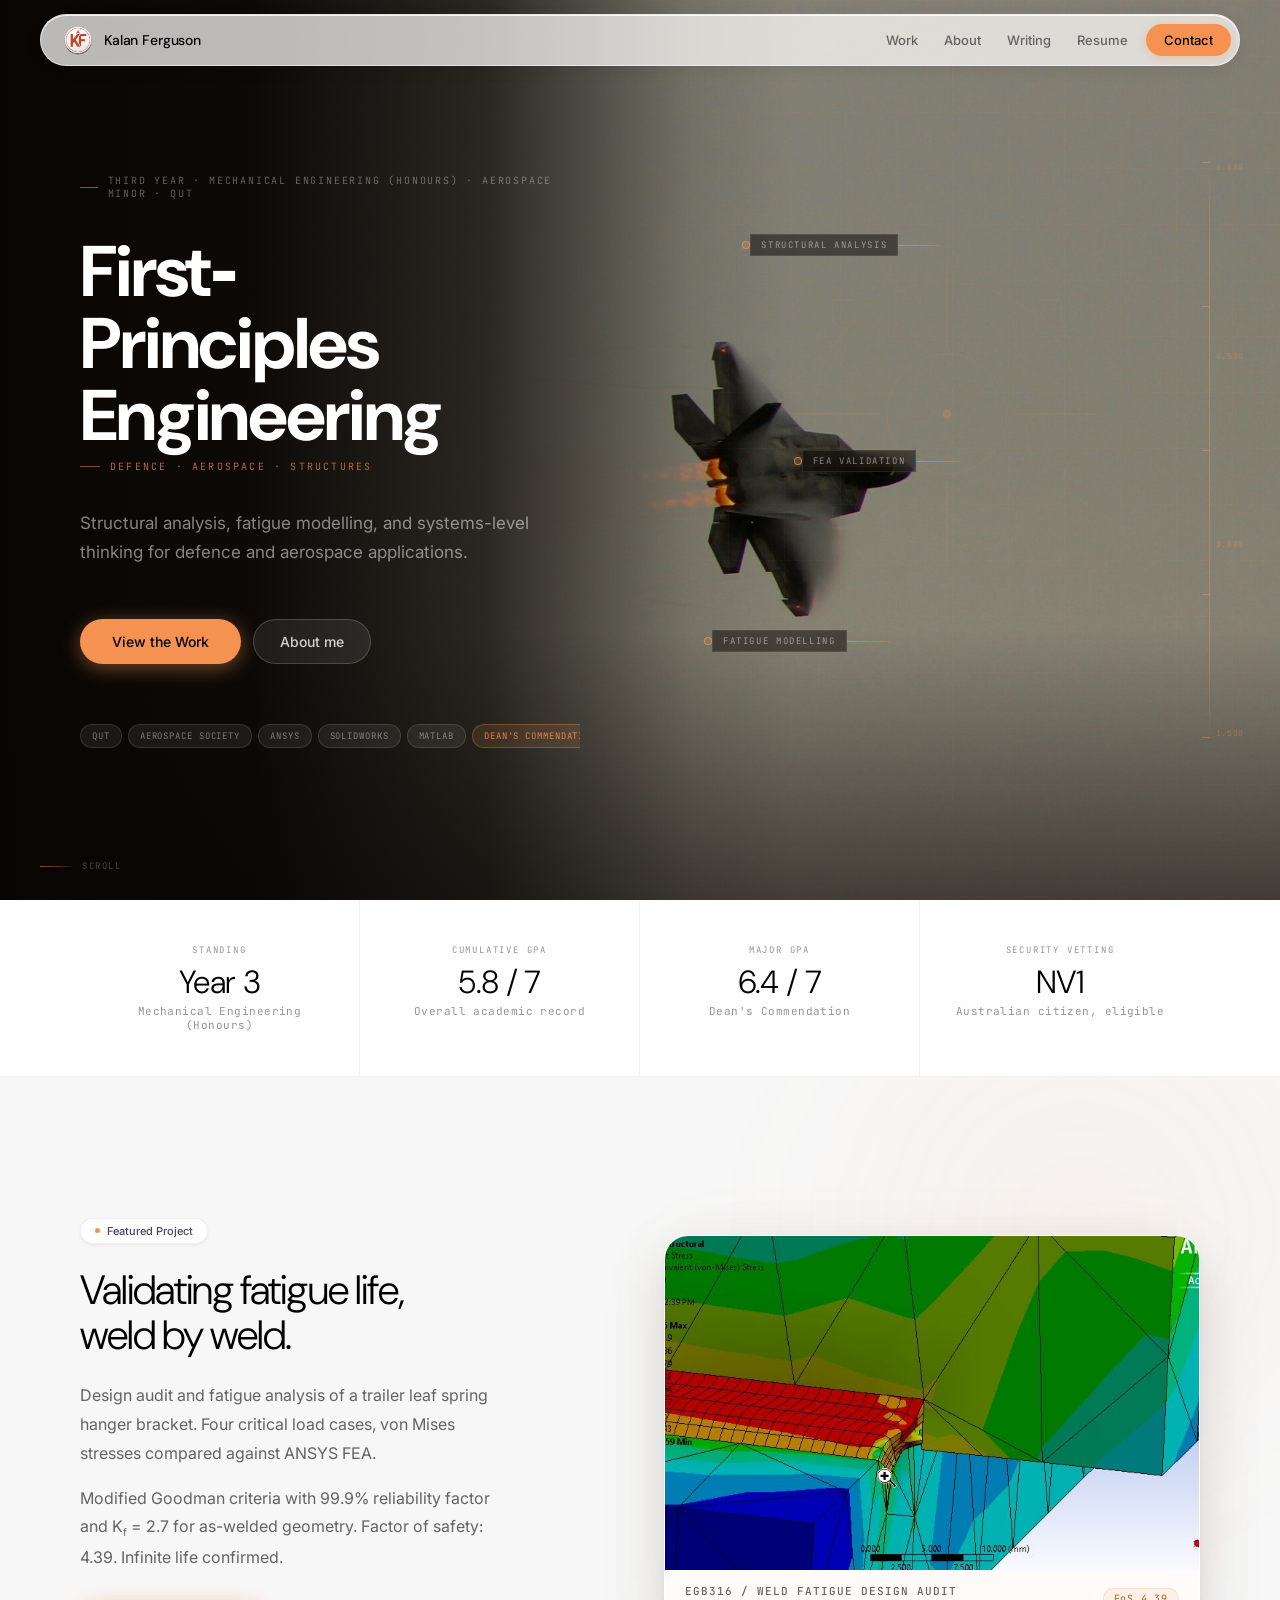
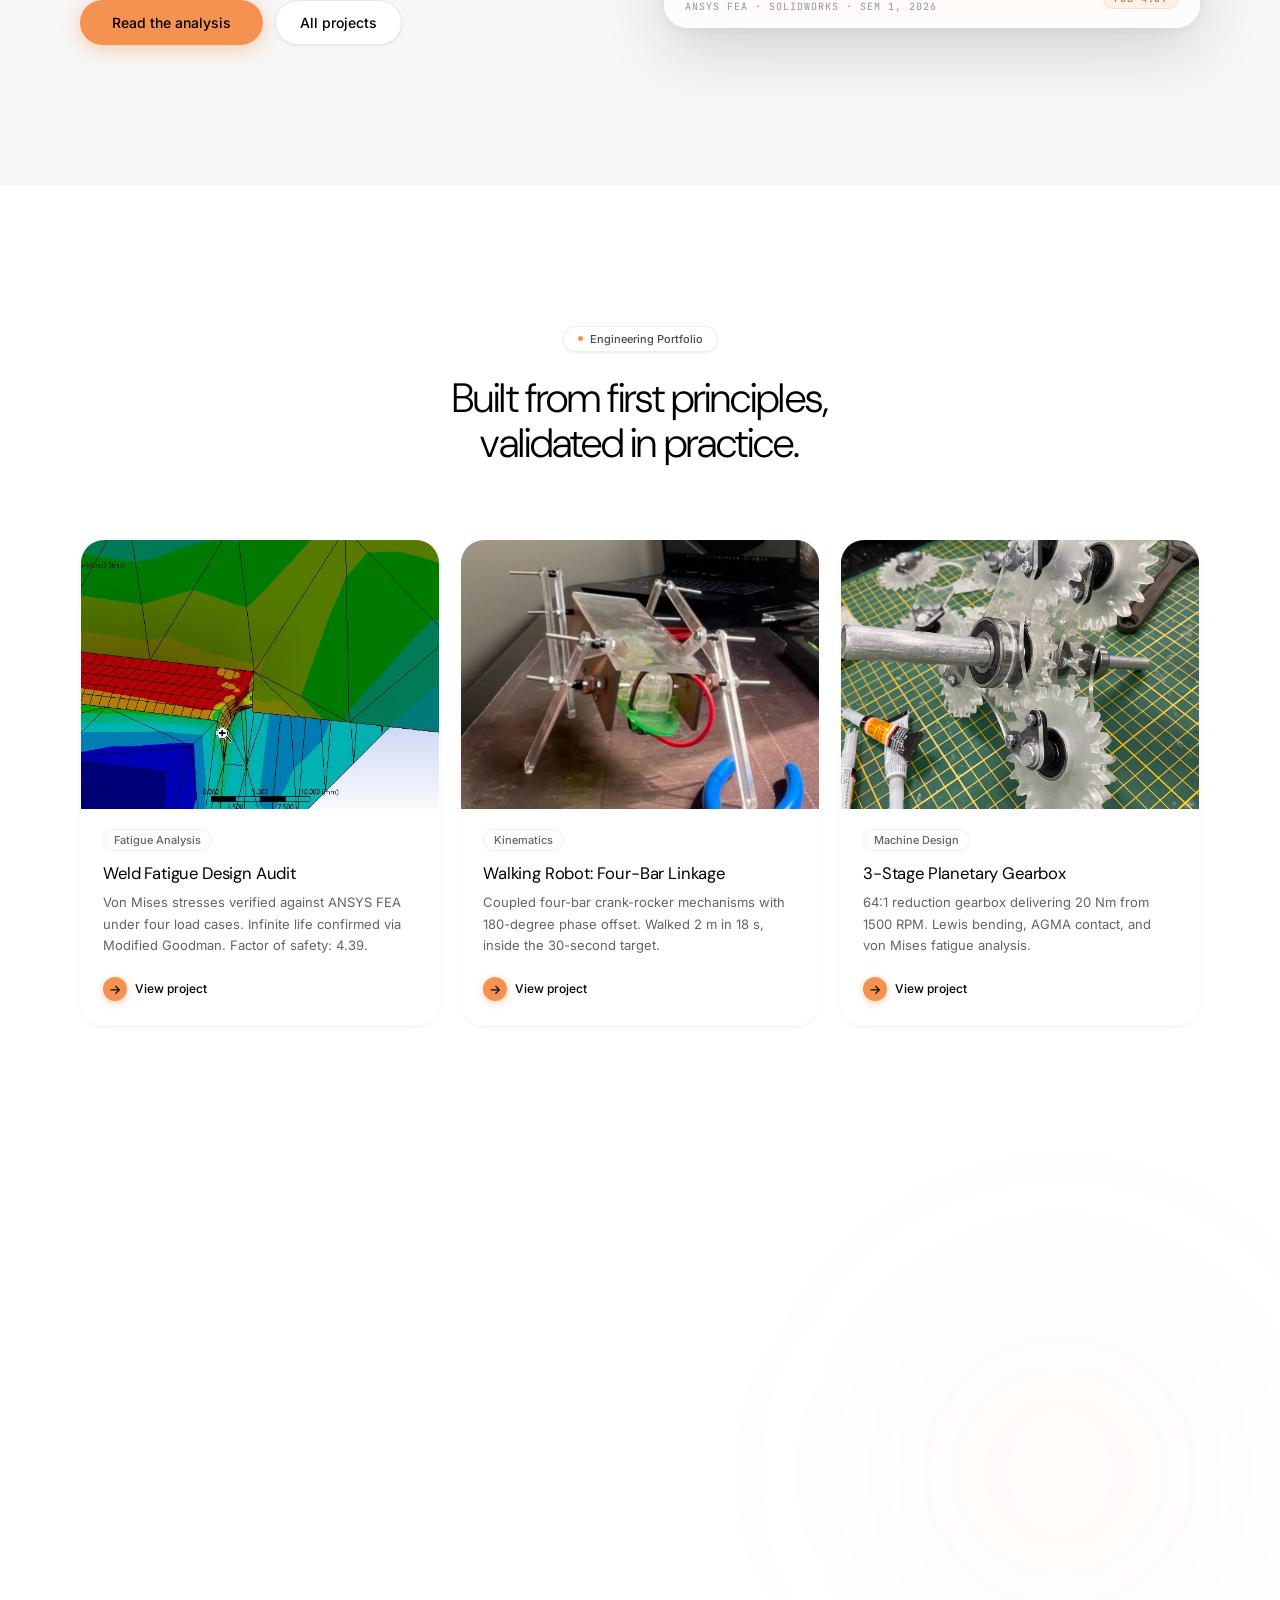
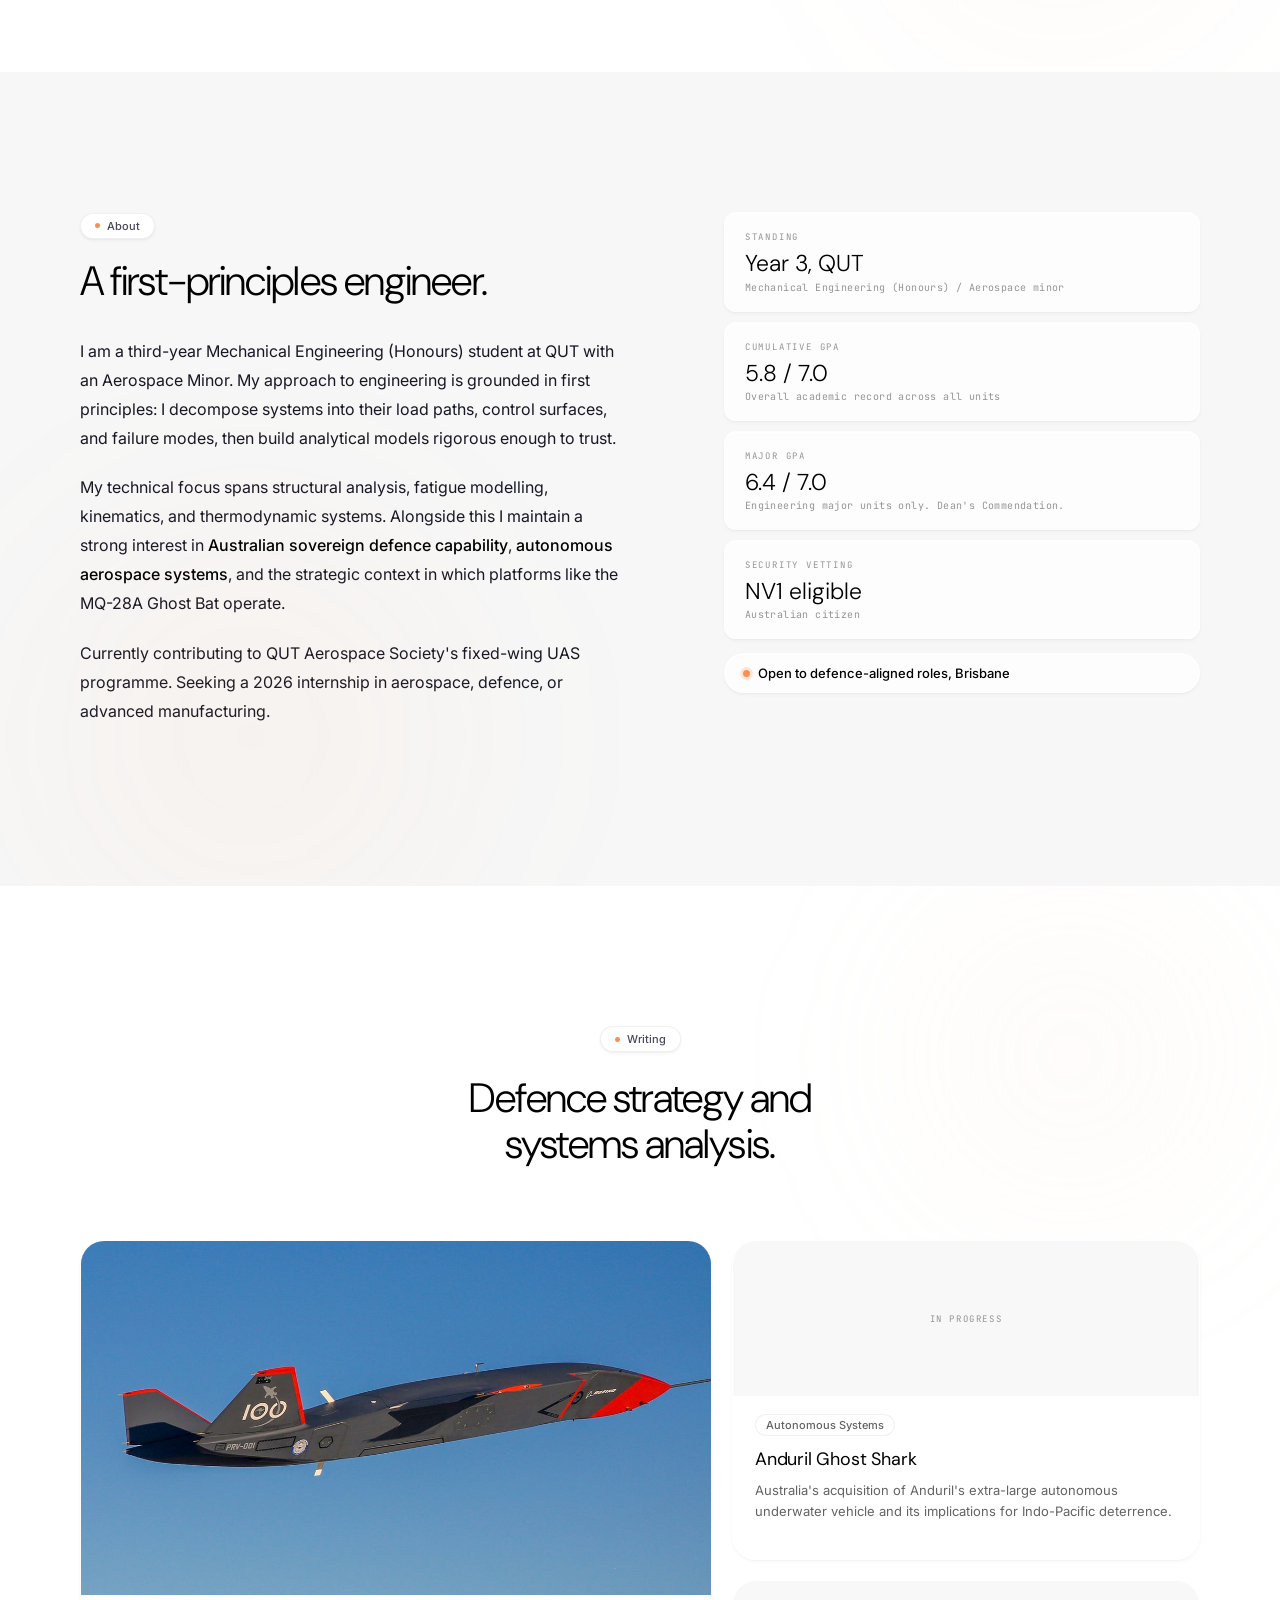
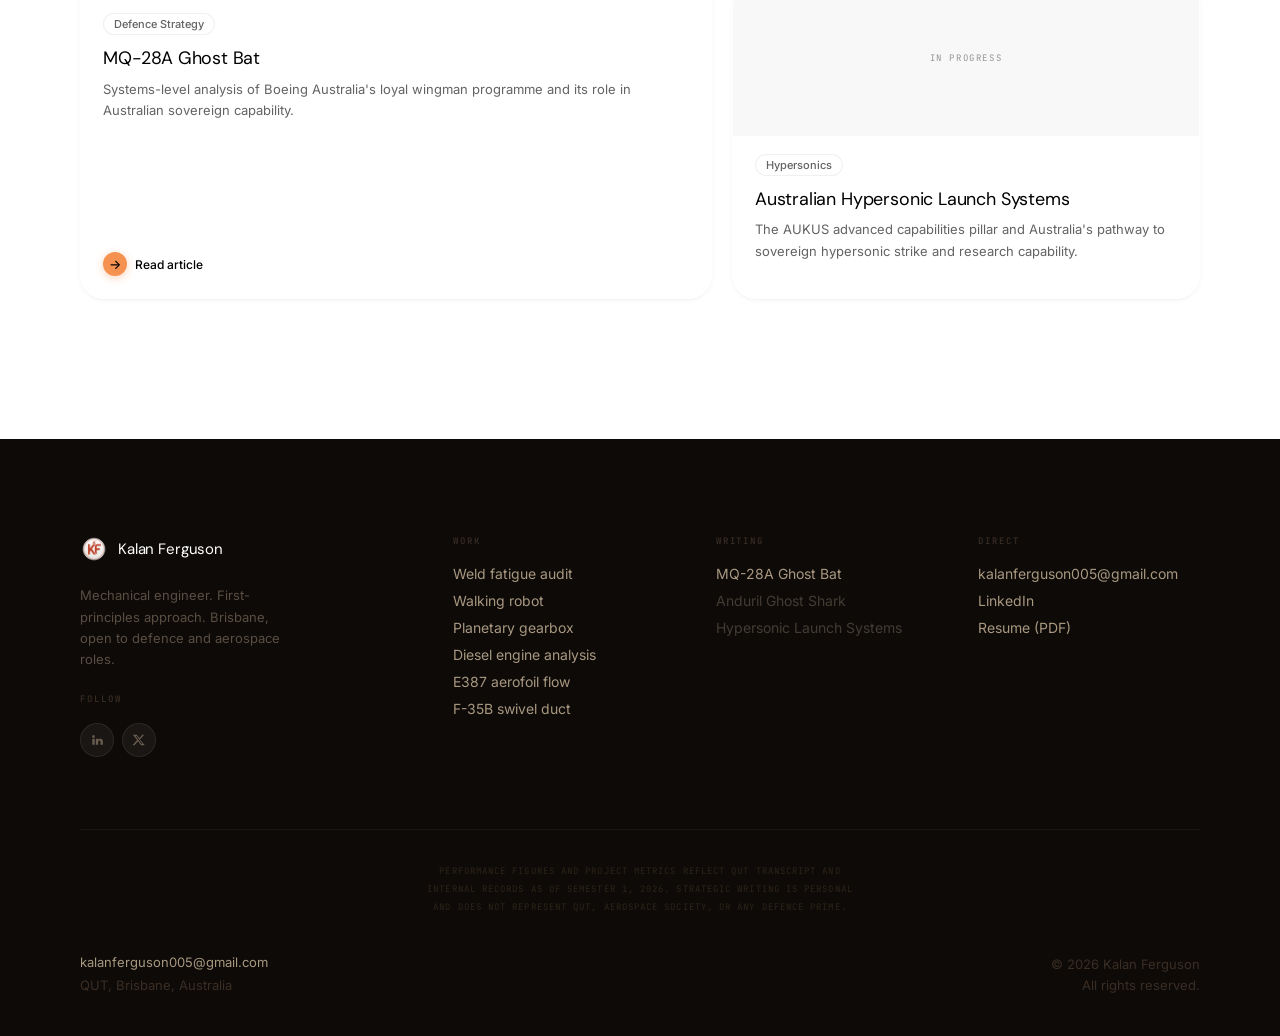
==== index.html @ b98430ee "First live version" ====
<!DOCTYPE html>
<html lang="en">
<head>
<meta charset="UTF-8">
<link rel="icon" type="image/png" href="img/kf-logo.png"><meta name="viewport" content="width=device-width, initial-scale=1.0">
<meta name="description" content="Kalan Ferguson — Mechanical Engineering (Honours) with Aerospace Minor at QUT. Structural analysis, fatigue modelling, defence systems.">
<title>Kalan Ferguson | Mechanical & Aerospace Engineer</title>
<link rel="preconnect" href="https://fonts.googleapis.com">
<link rel="preconnect" href="https://fonts.gstatic.com" crossorigin>
<link href="https://fonts.googleapis.com/css2?family=DM+Sans:opsz,wght@9..40,300;9..40,400;9..40,500;9..40,700&family=Inter:wght@400;500&family=JetBrains+Mono:wght@400;500&display=swap" rel="stylesheet">
<style>
/* ── TOKENS ──────────────────────────────────────────── */
:root {
  --fog:         #f7f7f7;
  --snow:        #ffffff;
  --carbon:      #000000;
  --midnight:    #181825;
  --graphite:    #484758;
  --stone:       #636363;
  --pebble:      #949494;
  --tangerine:   #f69251;

  --glass-bg:    rgba(255,255,255,0.72);
  --glass-bdr:   rgba(255,255,255,0.55);
  --glass-blur:  saturate(180%) blur(20px);

  --sh-sm: 0 1px 2px rgba(0,0,0,0.04), 0 2px 4px rgba(0,0,0,0.03);
  --sh-md: 0 4px 16px rgba(0,0,0,0.07), 0 1px 3px rgba(0,0,0,0.04);
  --sh-lg: 0 12px 40px rgba(0,0,0,0.10), 0 2px 6px rgba(0,0,0,0.04);
  --sh-xl: 0 24px 64px rgba(0,0,0,0.13), 0 4px 12px rgba(0,0,0,0.05);

  --r-xs:   6px;
  --r-sm:   12px;
  --r-md:   16px;
  --r-lg:   24px;
  --r-xl:   32px;
  --r-pill: 100px;
  --r-btn:  28px;

  --font-display: 'DM Sans', ui-sans-serif, system-ui, sans-serif;
  --font-body:    'Inter', ui-sans-serif, system-ui, sans-serif;
  --font-mono:    'JetBrains Mono', ui-monospace, monospace;

  --ease-expo:   cubic-bezier(0.16, 1, 0.3, 1);
  --ease-spring: cubic-bezier(0.34, 1.56, 0.64, 1);
}

/* ── RESET ───────────────────────────────────────────── */
*, *::before, *::after { box-sizing: border-box; margin: 0; padding: 0; }
html  { scroll-behavior: smooth; }
body  { background: var(--fog); color: var(--carbon); font-family: var(--font-body);
        -webkit-font-smoothing: antialiased; overflow-x: hidden; }
img   { max-width: 100%; display: block; }
a     { text-decoration: none; color: inherit; }
sub   { font-size: 0.65em; vertical-align: sub; }
.shell { max-width: 1200px; margin: 0 auto; padding: 0 40px; }
/* shell must fill flex hero so margin-left:auto on hero-content works */
.hero .shell { width: 100%; }

/* ── NAV ─────────────────────────────────────────────── */
.site-header {
  position: fixed; top: 0; left: 0; right: 0;
  z-index: 100; padding: 14px 32px; pointer-events: none;
}
.nav-inner {
  pointer-events: auto;
  max-width: 1200px; margin: 0 auto;
  background: var(--glass-bg);
  backdrop-filter: var(--glass-blur);
  -webkit-backdrop-filter: var(--glass-blur);
  border: 1px solid var(--glass-bdr);
  border-radius: var(--r-xl);
  box-shadow: var(--sh-md), inset 0 1px 0 rgba(255,255,255,0.8);
  padding: 0 8px 0 20px;
  display: flex; align-items: center; justify-content: space-between;
  height: 52px;
  transition: box-shadow 0.3s ease, background 0.3s ease;
}
.nav-inner.scrolled {
  box-shadow: var(--sh-lg), inset 0 1px 0 rgba(255,255,255,0.9);
  background: rgba(255,255,255,0.88);
}
.brand {
  display: flex; align-items: center; gap: 9px;
  font-family: var(--font-display); font-size: 14px; font-weight: 500;
  color: var(--carbon); letter-spacing: -0.01em;
}
.brand img { width: 34px; height: 34px; border-radius: 50%; }
.nav-links { display: flex; gap: 2px; align-items: center; }
.nav-links a {
  font-size: 13px; font-weight: 500; color: var(--stone);
  padding: 6px 12px; border-radius: var(--r-pill);
  transition: color 0.18s, background 0.18s;
}
.nav-links a:hover { color: var(--carbon); background: rgba(0,0,0,0.04); }
.nav-cta {
  background: var(--tangerine) !important; color: var(--carbon) !important;
  border-radius: var(--r-btn) !important; padding: 8px 18px !important; margin-left: 4px;
  box-shadow: 0 2px 8px rgba(246,146,81,0.35);
  transition: opacity 0.18s, transform 0.18s, box-shadow 0.18s !important;
}
.nav-cta:hover { opacity: 0.9 !important; transform: translateY(-1px) !important;
  box-shadow: 0 4px 16px rgba(246,146,81,0.45) !important; }

/* ── HERO — VECTOR AESTHETIC ─────────────────────────── */
.hero {
  position: relative; min-height: 100vh; overflow: hidden;
  display: flex; align-items: center;
  background: #080503;
}

/* photo fill */
.hero-photo {
  position: absolute; inset: 0; z-index: 0;
}
.hero-photo img {
  width: 100%; height: 100%;
  object-fit: cover; object-position: 80% 35%;
  opacity: 0.70;
}

/* blueprint coordinate grid — right side only via mask */
.hero-grid {
  position: absolute; inset: 0; z-index: 1; pointer-events: none;
  background-image:
    linear-gradient(rgba(246,146,81,0.06) 1px, transparent 1px),
    linear-gradient(90deg, rgba(246,146,81,0.06) 1px, transparent 1px);
  background-size: 56px 56px;
  -webkit-mask-image: linear-gradient(to right, transparent 0%, transparent 38%, rgba(0,0,0,0.6) 60%, rgba(0,0,0,0.9) 100%);
  mask-image: linear-gradient(to right, transparent 0%, transparent 38%, rgba(0,0,0,0.6) 60%, rgba(0,0,0,0.9) 100%);
}

/* dark gradient — left heavy, clears by 55% so jet is fully exposed right */
.hero-grad {
  position: absolute; inset: 0; z-index: 2; pointer-events: none;
  background:
    linear-gradient(to right,
      rgba(8,5,3,1.00)  0%,
      rgba(8,5,3,0.96) 20%,
      rgba(8,5,3,0.72) 38%,
      rgba(8,5,3,0.12) 54%,
      rgba(8,5,3,0.00) 62%),
    linear-gradient(to top, rgba(8,5,3,0.55) 0%, transparent 30%);
}

/* targeting reticle — anchored to jet on the right side */
.hero-reticle {
  position: absolute; z-index: 3; pointer-events: none;
  width: 300px; height: 300px;
  top: 46%; left: 74%;
  transform: translate(-50%, -50%);
  opacity: 0;
  animation: fadeInReticle 1.2s ease 1s forwards, reticleSpin 50s linear 2.2s infinite;
}
@keyframes fadeInReticle { to { opacity: 0.45; } }
@keyframes reticleSpin   { to { transform: translate(-50%, -50%) rotate(360deg); } }

/* ruler / measurement marks — right edge */
.hero-ruler {
  position: absolute; right: 36px; top: 18%; bottom: 18%;
  z-index: 4; pointer-events: none;
  display: flex; align-items: stretch; gap: 6px;
  opacity: 0; animation: fadeUp 0.8s ease 1.4s forwards;
}
.ruler-track {
  width: 1px;
  background: linear-gradient(to bottom, transparent, rgba(246,146,81,0.35) 15%, rgba(246,146,81,0.35) 85%, transparent);
  position: relative; flex-shrink: 0;
}
.ruler-track::before, .ruler-track::after,
.ruler-track span {
  position: absolute; right: 0;
  width: 8px; height: 1px;
  background: rgba(246,146,81,0.4);
}
.ruler-track::before { content: ''; top: 0; }
.ruler-track::after  { content: ''; bottom: 0; }
.ruler-track span:nth-child(1) { top: 25%; }
.ruler-track span:nth-child(2) { top: 50%; }
.ruler-track span:nth-child(3) { top: 75%; }
.ruler-vals {
  display: flex; flex-direction: column;
  justify-content: space-between; padding: 0;
}
.ruler-vals span {
  font-family: var(--font-mono); font-size: 8px;
  color: rgba(246,146,81,0.38); letter-spacing: 0.08em;
  white-space: nowrap;
}

/* technical blueprint callouts */
.callout {
  position: absolute; z-index: 4; pointer-events: none;
  display: flex; align-items: center;
  opacity: 0;
}
.callout-1 { top: 26%; left: 58%; animation: fadeUp 0.7s ease 1.1s forwards; }
.callout-2 { top: 50%; left: 62%; animation: fadeUp 0.7s ease 1.3s forwards; }
.callout-3 { top: 70%; left: 55%; animation: fadeUp 0.7s ease 1.5s forwards; }
.callout::before {
  content: '';
  width: 8px; height: 8px; border-radius: 50%; flex-shrink: 0;
  border: 1.5px solid rgba(246,146,81,0.75);
  background: rgba(246,146,81,0.15);
  animation: calloutPing 2.8s ease-in-out infinite;
}
.callout-2::before { animation-delay: 0.9s; }
.callout-3::before { animation-delay: 1.8s; }
@keyframes calloutPing {
  0%,100% { box-shadow: 0 0 0 0 rgba(246,146,81,0.45); }
  60%     { box-shadow: 0 0 0 7px rgba(246,146,81,0); }
}
.callout::after {
  content: '';
  width: 44px; height: 1px; flex-shrink: 0;
  background: linear-gradient(to right, rgba(246,146,81,0.65), rgba(246,146,81,0.18));
}
.callout span {
  font-family: var(--font-mono); font-size: 9px; font-weight: 400;
  letter-spacing: 0.18em; text-transform: uppercase;
  color: rgba(255,255,255,0.48); white-space: nowrap;
  padding: 4px 10px;
  background: rgba(8,5,3,0.5);
  backdrop-filter: blur(8px); -webkit-backdrop-filter: blur(8px);
  border: 1px solid rgba(255,255,255,0.09);
}

/* hero text content — left column, clear of the aircraft */
.hero-content {
  position: relative; z-index: 5;
  max-width: 500px;
  margin-left: 0;
  padding-top: 100px; padding-bottom: 80px;
}
.hero-label {
  display: inline-flex; align-items: center; gap: 10px;
  font-family: var(--font-mono); font-size: 10px; font-weight: 400;
  letter-spacing: 0.18em; text-transform: uppercase;
  color: rgba(255,255,255,0.35);
  margin-bottom: 36px;
  opacity: 0; animation: fadeUp 0.7s var(--ease-expo) 0.15s forwards;
}
.hero-label::before {
  content: ''; width: 20px; height: 1px;
  background: rgba(246,146,81,0.55);
}
.hero h1 {
  font-family: var(--font-display); font-weight: 700;
  font-size: clamp(44px, 5.6vw, 82px);
  line-height: 1.00; letter-spacing: -0.030em;
  color: #fff; margin-bottom: 8px;
  opacity: 0; animation: fadeUp 0.9s var(--ease-expo) 0.28s forwards;
}
.hero-sub-label {
  font-family: var(--font-mono); font-size: 10px;
  color: rgba(246,146,81,0.7); letter-spacing: 0.22em; text-transform: uppercase;
  margin-bottom: 36px;
  display: flex; align-items: center; gap: 10px;
  opacity: 0; animation: fadeUp 0.7s var(--ease-expo) 0.40s forwards;
}
.hero-sub-label::before { content: ''; width: 20px; height: 1px; background: rgba(246,146,81,0.5); }
.hero .sub {
  font-size: clamp(15px, 1.5vw, 17px); line-height: 1.72;
  color: rgba(255,255,255,0.50); max-width: 44ch;
  margin-bottom: 52px;
  opacity: 0; animation: fadeUp 0.8s var(--ease-expo) 0.52s forwards;
}
.hero-actions {
  display: flex; align-items: center; gap: 12px; flex-wrap: wrap;
  margin-bottom: 60px;
  opacity: 0; animation: fadeUp 0.7s var(--ease-expo) 0.64s forwards;
}
.btn-primary {
  display: inline-flex; align-items: center; gap: 8px;
  padding: 14px 32px; font-size: 14px; font-weight: 500; color: var(--carbon);
  background: var(--tangerine); border-radius: var(--r-btn);
  box-shadow: 0 4px 20px rgba(246,146,81,0.45);
  transition: transform 0.22s var(--ease-spring), box-shadow 0.22s ease;
}
.btn-primary:hover { transform: translateY(-2px); box-shadow: 0 8px 28px rgba(246,146,81,0.55); }
.btn-ghost {
  display: inline-flex; align-items: center; gap: 8px;
  padding: 13px 26px; font-size: 14px; font-weight: 500; color: rgba(255,255,255,0.80);
  background: rgba(255,255,255,0.08);
  backdrop-filter: blur(12px); -webkit-backdrop-filter: blur(12px);
  border: 1px solid rgba(255,255,255,0.18); border-radius: var(--r-btn);
  transition: background 0.22s, border-color 0.22s, transform 0.22s var(--ease-spring);
}
.btn-ghost:hover { background: rgba(255,255,255,0.14); border-color: rgba(255,255,255,0.28); transform: translateY(-2px); }

/* trust badges — single row */
.trust-row {
  display: flex; flex-wrap: nowrap; gap: 6px;
  overflow-x: auto; -ms-overflow-style: none; scrollbar-width: none;
  opacity: 0; animation: fadeUp 0.7s var(--ease-expo) 0.76s forwards;
}
.trust-row::-webkit-scrollbar { display: none; }
.trust-badge {
  display: inline-flex; align-items: center;
  background: rgba(255,255,255,0.07);
  backdrop-filter: blur(10px); -webkit-backdrop-filter: blur(10px);
  border: 1px solid rgba(255,255,255,0.12); border-radius: var(--r-pill);
  padding: 5px 11px;
  font-family: var(--font-mono); font-size: 9px; font-weight: 400;
  letter-spacing: 0.10em; text-transform: uppercase; color: rgba(255,255,255,0.42);
  white-space: nowrap; flex-shrink: 0;
}
.trust-badge.hl {
  background: rgba(246,146,81,0.12);
  border-color: rgba(246,146,81,0.30);
  color: rgba(246,146,81,0.85);
}

/* scroll indicator */
.scroll-hint {
  position: absolute; bottom: 28px; left: 40px; z-index: 5;
  display: flex; align-items: center; gap: 10px;
  opacity: 0; animation: fadeUp 0.6s ease 1.3s forwards;
}
.scroll-line {
  width: 32px; height: 1px;
  background: linear-gradient(to right, rgba(246,146,81,0.55), rgba(246,146,81,0.12));
}
.scroll-hint span {
  font-family: var(--font-mono); font-size: 9px;
  color: rgba(255,255,255,0.25); letter-spacing: 0.18em; text-transform: uppercase;
}

/* ── STATS BAND ──────────────────────────────────────── */
.stats-band { background: var(--snow); border-bottom: 1px solid rgba(0,0,0,0.05); }
.stats-inner {
  max-width: 1200px; margin: 0 auto; padding: 0 40px;
  display: grid; grid-template-columns: repeat(4,1fr);
}
.stat-col {
  padding: 44px 32px; text-align: center;
  border-right: 1px solid rgba(0,0,0,0.05);
  position: relative; overflow: hidden;
  transition: background 0.3s ease;
}
.stat-col:hover { background: rgba(246,146,81,0.02); }
.stat-col:last-child { border-right: none; }
.stat-col .lbl {
  font-family: var(--font-mono); font-size: 9px;
  color: var(--pebble); letter-spacing: 0.20em; text-transform: uppercase;
  margin-bottom: 10px; display: block;
}
.stat-col .val {
  font-family: var(--font-display); font-size: clamp(28px, 2.5vw, 36px);
  font-weight: 300; color: var(--carbon);
  letter-spacing: -0.02em; line-height: 1; display: block;
}
.stat-col .sub {
  font-size: 11px; color: var(--pebble); margin-top: 6px; display: block;
  font-family: var(--font-mono); letter-spacing: 0.04em;
}

/* ── FEATURED PROJECT ────────────────────────────────── */
.featured {
  background: var(--fog); padding: 140px 0;
  position: relative; overflow: hidden;
}
.featured::before {
  content: ''; position: absolute; pointer-events: none;
  width: 700px; height: 700px; border-radius: 50%;
  background: radial-gradient(circle, rgba(246,146,81,0.06) 0%, transparent 65%);
  filter: blur(60px); top: -200px; right: -150px;
}
.featured-grid { display: grid; grid-template-columns: 1fr 1.1fr; gap: 96px; align-items: center; }
.section-tag {
  display: inline-flex; align-items: center; gap: 7px;
  background: var(--snow); border-radius: var(--r-pill);
  padding: 5px 14px; margin-bottom: 24px;
  font-size: 11px; font-weight: 500; color: var(--graphite);
  box-shadow: var(--sh-sm); border: 1px solid rgba(0,0,0,0.06);
}
.section-tag::before { content: ''; width: 5px; height: 5px; border-radius: 50%; background: var(--tangerine); }
.featured-text h2 {
  font-family: var(--font-display); font-weight: 300;
  font-size: clamp(30px, 3.2vw, 50px);
  line-height: 1.12; letter-spacing: -0.022em;
  color: var(--carbon); margin-bottom: 22px;
}
.featured-text p { font-size: 16px; line-height: 1.80; color: var(--stone); margin-bottom: 16px; max-width: 42ch; }
.featured-actions { display: flex; gap: 12px; margin-top: 28px; flex-wrap: wrap; }
.btn-outline {
  display: inline-flex; align-items: center; gap: 8px;
  padding: 12px 24px; font-size: 14px; font-weight: 500; color: var(--carbon);
  background: var(--snow); border-radius: var(--r-btn); border: 1px solid rgba(0,0,0,0.09);
  box-shadow: var(--sh-sm);
  transition: box-shadow 0.2s, transform 0.22s var(--ease-spring);
}
.btn-outline:hover { box-shadow: var(--sh-md); transform: translateY(-2px); }
.featured-img-wrap {
  position: relative;
  animation: floatCard 7s ease-in-out infinite;
}
@keyframes floatCard {
  0%,100% { transform: translateY(0px); }
  50%     { transform: translateY(-10px); }
}
.featured-card {
  background: var(--glass-bg);
  backdrop-filter: var(--glass-blur); -webkit-backdrop-filter: var(--glass-blur);
  border: 1px solid var(--glass-bdr); border-radius: var(--r-lg);
  box-shadow: var(--sh-xl), inset 0 1px 0 rgba(255,255,255,0.9); overflow: hidden;
}
.featured-card img { width: 100%; aspect-ratio: 16/10; object-fit: cover; display: block; }
.featured-card-foot {
  padding: 14px 20px; display: flex; align-items: center; justify-content: space-between;
}
.featured-card-foot .meta { font-family: var(--font-mono); font-size: 10px; color: var(--pebble); letter-spacing: 0.10em; text-transform: uppercase; }
.featured-card-foot .meta b { color: var(--stone); font-weight: 500; display: block; margin-bottom: 2px; font-size: 11px; }
.spec-badge {
  font-family: var(--font-mono); font-size: 10px;
  background: rgba(246,146,81,0.10); border: 1px solid rgba(246,146,81,0.22);
  border-radius: var(--r-pill); padding: 3px 10px;
  color: #b05c18; letter-spacing: 0.08em;
}
.featured-img-wrap::after {
  content: ''; position: absolute; inset: 20px; z-index: -1;
  background: rgba(246,146,81,0.10); border-radius: var(--r-lg);
  filter: blur(36px);
}

/* ── PROJECTS ────────────────────────────────────────── */
.projects { background: var(--snow); padding: 140px 0; position: relative; overflow: hidden; }
.projects::before {
  content: ''; position: absolute; pointer-events: none;
  width: 600px; height: 600px; border-radius: 50%;
  background: radial-gradient(circle, rgba(246,146,81,0.05) 0%, transparent 65%);
  filter: blur(80px); bottom: -100px; right: -80px;
}
.section-header { text-align: center; margin-bottom: 72px; }
.section-header h2 {
  font-family: var(--font-display); font-weight: 300;
  font-size: clamp(30px, 3.2vw, 50px);
  line-height: 1.12; letter-spacing: -0.022em;
  color: var(--carbon); max-width: 22ch; margin: 0 auto;
}
.cards { display: grid; grid-template-columns: repeat(3,1fr); gap: 20px; position: relative; z-index: 1; }
.card {
  background: var(--glass-bg);
  backdrop-filter: blur(12px) saturate(160%); -webkit-backdrop-filter: blur(12px) saturate(160%);
  border: 1px solid var(--glass-bdr); border-radius: var(--r-lg);
  overflow: hidden; cursor: pointer;
  box-shadow: var(--sh-sm), inset 0 1px 0 rgba(255,255,255,0.9);
  transition: transform 0.30s var(--ease-expo), box-shadow 0.30s ease;
  display: flex; flex-direction: column;
  opacity: 0; transform: translateY(24px);
}
.card.in {
  opacity: 1; transform: translateY(0);
  transition: opacity 0.7s var(--ease-expo), transform 0.7s var(--ease-expo),
              box-shadow 0.30s ease;
}
.card:hover { transform: translateY(-6px) scale(1.01); box-shadow: var(--sh-xl), inset 0 1px 0 rgba(255,255,255,0.9); }
.card-img { aspect-ratio: 4/3; overflow: hidden; flex-shrink: 0; }
.card-img img { width: 100%; height: 100%; object-fit: cover; transition: transform 0.55s var(--ease-expo); }
.card:hover .card-img img { transform: scale(1.06); }
.card-body { padding: 20px 22px 24px; display: flex; flex-direction: column; flex: 1; }
.card-tag {
  display: inline-flex; align-self: flex-start;
  background: rgba(255,255,255,0.8); border-radius: var(--r-pill);
  padding: 3px 10px; margin-bottom: 12px;
  font-size: 11px; font-weight: 500; color: var(--stone); border: 1px solid rgba(0,0,0,0.06);
}
.card h3 {
  font-family: var(--font-display); font-size: clamp(15px, 1.3vw, 17px); font-weight: 400;
  letter-spacing: -0.01em; line-height: 1.3; color: var(--carbon); margin-bottom: 8px;
}
.card p { font-size: 13px; line-height: 1.65; color: var(--stone); margin-bottom: 20px; flex: 1; }
.card-arrow { display: inline-flex; align-items: center; gap: 8px; font-size: 12px; font-weight: 500; color: var(--carbon); }
.arrow-dot {
  width: 24px; height: 24px;
  background: var(--tangerine); border-radius: 50%;
  display: grid; place-items: center; font-size: 13px; color: var(--carbon);
  box-shadow: 0 2px 8px rgba(246,146,81,0.40);
  transition: transform 0.25s var(--ease-spring), box-shadow 0.25s ease;
}
.card:hover .arrow-dot { transform: translateX(3px); box-shadow: 0 4px 12px rgba(246,146,81,0.50); }

/* ── ABOUT ───────────────────────────────────────────── */
.about { background: var(--fog); padding: 140px 0; position: relative; overflow: hidden; }
.about::after {
  content: ''; position: absolute; pointer-events: none;
  width: 700px; height: 700px; border-radius: 50%;
  background: radial-gradient(circle, rgba(246,146,81,0.06) 0%, transparent 65%);
  filter: blur(80px); bottom: -200px; left: -100px;
}
.about-grid { display: grid; grid-template-columns: 1.15fr 1fr; gap: 96px; align-items: start; }
.about-text .section-tag { margin-bottom: 20px; }
.about-text h2 {
  font-family: var(--font-display); font-weight: 300;
  font-size: clamp(30px, 3.2vw, 48px);
  line-height: 1.12; letter-spacing: -0.022em;
  color: var(--carbon); margin-bottom: 32px;
}
.about-text p { font-size: 16px; line-height: 1.82; color: var(--midnight); margin-bottom: 20px; }
.about-text b  { font-weight: 500; }
.about-text .em { color: var(--carbon); font-weight: 500; }

.about-side { display: flex; flex-direction: column; gap: 10px; }
.stat-card {
  background: var(--glass-bg);
  backdrop-filter: var(--glass-blur); -webkit-backdrop-filter: var(--glass-blur);
  border: 1px solid var(--glass-bdr); border-radius: var(--r-sm);
  padding: 18px 20px;
  box-shadow: var(--sh-sm), inset 0 1px 0 rgba(255,255,255,0.9);
  transition: transform 0.25s var(--ease-spring), box-shadow 0.25s ease;
}
.stat-card:hover { transform: translateY(-2px); box-shadow: var(--sh-md), inset 0 1px 0 rgba(255,255,255,0.9); }
.stat-card .k {
  font-family: var(--font-mono); font-size: 9px; color: var(--pebble);
  letter-spacing: 0.20em; text-transform: uppercase; margin-bottom: 8px; display: block;
}
.stat-card .v {
  font-family: var(--font-display); font-size: clamp(18px, 1.8vw, 23px); font-weight: 300;
  color: var(--carbon); line-height: 1.1;
}
.stat-card .v small {
  display: block; margin-top: 5px;
  font-family: var(--font-mono); font-size: 10px;
  color: var(--pebble); font-weight: 400; letter-spacing: 0.04em;
}
.open-pill {
  display: inline-flex; align-items: center; gap: 8px;
  background: var(--glass-bg);
  backdrop-filter: var(--glass-blur); -webkit-backdrop-filter: var(--glass-blur);
  border: 1px solid var(--glass-bdr); border-radius: var(--r-btn);
  padding: 11px 18px; font-size: 13px; font-weight: 500; color: var(--carbon);
  box-shadow: var(--sh-sm), inset 0 1px 0 rgba(255,255,255,0.9); margin-top: 4px;
}
.open-pill::before {
  content: ''; width: 7px; height: 7px; flex-shrink: 0;
  border-radius: 50%; background: var(--tangerine);
  box-shadow: 0 0 0 3px rgba(246,146,81,0.20);
  animation: statusPulse 2.5s ease-in-out infinite;
}
@keyframes statusPulse {
  0%,100% { box-shadow: 0 0 0 3px rgba(246,146,81,0.20); }
  50%     { box-shadow: 0 0 0 6px rgba(246,146,81,0.06); }
}

/* ── WRITING ─────────────────────────────────────────── */
.writing { background: var(--snow); padding: 140px 0; position: relative; overflow: hidden; }
.writing::before {
  content: ''; position: absolute; pointer-events: none;
  width: 500px; height: 500px; border-radius: 50%;
  background: radial-gradient(circle, rgba(250,215,193,0.12) 0%, transparent 65%);
  filter: blur(80px); top: -80px; right: -40px;
}
/* asymmetric: 1 large left + 2 small right */
.writing-grid {
  display: grid; grid-template-columns: 1.35fr 1fr;
  gap: 20px; position: relative; z-index: 1;
}
.writing-stack { display: flex; flex-direction: column; gap: 20px; }
.writing-card {
  background: var(--glass-bg);
  backdrop-filter: blur(12px) saturate(160%); -webkit-backdrop-filter: blur(12px) saturate(160%);
  border: 1px solid var(--glass-bdr); border-radius: var(--r-lg);
  overflow: hidden; display: flex; flex-direction: column;
  box-shadow: var(--sh-sm), inset 0 1px 0 rgba(255,255,255,0.9);
  transition: transform 0.30s var(--ease-expo), box-shadow 0.30s ease;
}
a.writing-card:hover { transform: translateY(-6px); box-shadow: var(--sh-lg), inset 0 1px 0 rgba(255,255,255,0.9); }
.writing-card.muted { opacity: 0.42; pointer-events: none; }
.writing-card-img { overflow: hidden; flex-shrink: 0; background: rgba(247,247,247,0.8); display: flex; align-items: center; justify-content: center; }
.writing-card-img.tall { aspect-ratio: 16/9; }
.writing-card-img.short { aspect-ratio: 3/1; }
.writing-card-img img { width: 100%; height: 100%; object-fit: cover; transition: transform 0.5s var(--ease-expo); }
a.writing-card:hover .writing-card-img img { transform: scale(1.04); }
.writing-card-body { padding: 18px 22px 22px; flex: 1; display: flex; flex-direction: column; }
.writing-card h3 {
  font-family: var(--font-display); font-size: clamp(15px, 1.4vw, 18px); font-weight: 400;
  letter-spacing: -0.01em; line-height: 1.3; color: var(--carbon); margin-bottom: 8px;
}
.writing-card p { font-size: 13px; line-height: 1.65; color: var(--stone); margin-bottom: 14px; flex: 1; }

/* ── FOOTER ──────────────────────────────────────────── */
.footer { background: #0d0a08; color: #9a8e7e; padding: 96px 0 40px; }
.footer-grid { display: grid; grid-template-columns: 1.5fr 1fr 1fr 1fr; gap: 40px; margin-bottom: 72px; }
.brand-col { display: flex; flex-direction: column; gap: 22px; }
.brand-row { display: flex; align-items: center; gap: 10px; font-family: var(--font-display); font-size: 15px; font-weight: 400; color: #fff; letter-spacing: -0.01em; }
.brand-row img { width: 28px; height: 28px; border-radius: 50%; }
.brand-col p { font-size: 13px; line-height: 1.65; color: #5a4e42; max-width: 26ch; }
.footer h4 { font-family: var(--font-mono); font-size: 9px; color: #3a2e24; letter-spacing: 0.22em; text-transform: uppercase; margin-bottom: 18px; font-weight: 500; }
.footer .links { display: flex; flex-direction: column; gap: 10px; }
.footer .links a { font-size: 14px; color: #a89880; font-weight: 400; transition: color 0.2s; }
.footer .links a:hover { color: #fff; }
.social-row { display: flex; gap: 8px; }
.social-row a { width: 34px; height: 34px; display: grid; place-items: center; background: rgba(255,255,255,0.05); border-radius: 50%; border: 1px solid rgba(255,255,255,0.08); color: #6a5e50; transition: background 0.2s, color 0.2s, border-color 0.2s; }
.social-row a:hover { background: rgba(255,255,255,0.10); border-color: rgba(255,255,255,0.15); color: #fff; }
.social-row svg { width: 14px; height: 14px; }
.footer-divider { border: none; border-top: 1px solid rgba(255,220,180,0.06); margin: 0 0 32px; }
.fineprint { font-family: var(--font-mono); font-size: 9px; color: #2e2518; letter-spacing: 0.12em; text-transform: uppercase; line-height: 2; text-align: center; max-width: 88ch; margin: 0 auto 36px; }
.footer-base { display: flex; justify-content: space-between; align-items: flex-end; font-size: 13px; color: #3a2e24; line-height: 1.6; }
.footer-base .left b { display: block; color: #a89880; font-weight: 400; margin-bottom: 2px; }
.footer-base .right { text-align: right; }

/* ── ANIMATIONS ──────────────────────────────────────── */
@keyframes fadeUp {
  from { opacity: 0; transform: translateY(18px); }
  to   { opacity: 1; transform: translateY(0); }
}
.reveal { opacity: 0; transform: translateY(22px); transition: opacity 0.75s var(--ease-expo), transform 0.75s var(--ease-expo); }
.reveal.in { opacity: 1; transform: translateY(0); }

/* ── RESPONSIVE ──────────────────────────────────────── */
@media (max-width: 1024px) {
  .featured-grid { grid-template-columns: 1fr; gap: 56px; }
  .cards         { grid-template-columns: repeat(2,1fr); }
  .about-grid    { grid-template-columns: 1fr; gap: 56px; }
  .stats-inner   { grid-template-columns: repeat(2,1fr); }
  .footer-grid   { grid-template-columns: 1fr 1fr; gap: 32px; }
  .callout-2, .callout-3 { display: none; }
  .hero-ruler    { display: none; }
  .writing-grid  { grid-template-columns: 1fr; }
}
@media (max-width: 640px) {
  .shell          { padding: 0 20px; }
  .site-header    { padding: 10px 16px; }
  .hero-content   { padding-top: 120px; padding-bottom: 72px; max-width: 100%; }
  .hero h1        { font-size: clamp(40px, 12vw, 68px); }
  .hero-actions   { flex-direction: column; }
  .btn-primary, .btn-ghost { width: 100%; justify-content: center; }
  .cards          { grid-template-columns: 1fr; }
  .stats-inner    { grid-template-columns: repeat(2,1fr); }
  .stat-col       { padding: 28px 16px; }
  .callout-1      { display: none; }
  .nav-links a:not(.nav-cta) { display: none; }
  .footer-grid    { grid-template-columns: 1fr; }
  .footer-base    { flex-direction: column; gap: 10px; }
  .footer-base .right { text-align: left; }
}
::selection { background: var(--tangerine); color: var(--carbon); }
</style>
</head>
<body>

<!-- NAV -->
<header class="site-header">
  <div class="nav-inner" id="nav">
    <a href="#top" class="brand"><img src="img/kf-logo.png" alt="KF"><span>Kalan Ferguson</span></a>
    <nav class="nav-links">
      <a href="#work">Work</a>
      <a href="#about">About</a>
      <a href="ghostbat.html">Writing</a>
      <a href="resume.html">Resume</a>
      <a href="mailto:kalanferguson005@gmail.com" class="nav-cta">Contact</a>
    </nav>
  </div>
</header>

<!-- HERO — VECTOR AESTHETIC -->
<section class="hero" id="top">
  <div class="hero-photo"><img src="img/hero.jpg" alt="" loading="eager" fetchpriority="high"></div>
  <div class="hero-grid"></div>
  <div class="hero-grad"></div>

  <!-- Targeting reticle -->
  <svg class="hero-reticle" viewBox="0 0 200 200" fill="none" xmlns="http://www.w3.org/2000/svg" aria-hidden="true">
    <circle cx="100" cy="100" r="88" stroke="rgba(246,146,81,0.18)" stroke-width="0.6"/>
    <circle cx="100" cy="100" r="64" stroke="rgba(246,146,81,0.14)" stroke-width="0.6" stroke-dasharray="5 7"/>
    <circle cx="100" cy="100" r="40" stroke="rgba(246,146,81,0.22)" stroke-width="0.6"/>
    <circle cx="100" cy="100" r="3"  fill="rgba(246,146,81,0.50)"/>
    <line x1="0"   y1="100" x2="55"  y2="100" stroke="rgba(246,146,81,0.35)" stroke-width="0.6"/>
    <line x1="145" y1="100" x2="200" y2="100" stroke="rgba(246,146,81,0.35)" stroke-width="0.6"/>
    <line x1="100" y1="0"   x2="100" y2="55"  stroke="rgba(246,146,81,0.35)" stroke-width="0.6"/>
    <line x1="100" y1="145" x2="100" y2="200" stroke="rgba(246,146,81,0.35)" stroke-width="0.6"/>
    <line x1="24"  y1="24"  x2="38"  y2="24"  stroke="rgba(246,146,81,0.28)" stroke-width="0.6"/>
    <line x1="24"  y1="24"  x2="24"  y2="38"  stroke="rgba(246,146,81,0.28)" stroke-width="0.6"/>
    <line x1="176" y1="24"  x2="162" y2="24"  stroke="rgba(246,146,81,0.28)" stroke-width="0.6"/>
    <line x1="176" y1="24"  x2="176" y2="38"  stroke="rgba(246,146,81,0.28)" stroke-width="0.6"/>
    <line x1="24"  y1="176" x2="38"  y2="176" stroke="rgba(246,146,81,0.28)" stroke-width="0.6"/>
    <line x1="24"  y1="176" x2="24"  y2="162" stroke="rgba(246,146,81,0.28)" stroke-width="0.6"/>
  </svg>

  <!-- Measurement ruler -->
  <div class="hero-ruler" aria-hidden="true">
    <div class="ruler-track">
      <span></span><span></span><span></span>
    </div>
    <div class="ruler-vals">
      <span>6.000</span><span>4.500</span><span>3.000</span><span>1.500</span>
    </div>
  </div>

  <!-- Blueprint callout annotations -->
  <div class="callout callout-1"><span>Structural Analysis</span></div>
  <div class="callout callout-2"><span>FEA Validation</span></div>
  <div class="callout callout-3"><span>Fatigue Modelling</span></div>

  <!-- Main content -->
  <div class="shell">
    <div class="hero-content">
      <span class="hero-label">Third Year &middot; Mechanical Engineering (Honours) &middot; Aerospace Minor &middot; QUT</span>
      <h1>First&#8209;<br>Principles<br>Engineering</h1>
      <div class="hero-sub-label">Defence &middot; Aerospace &middot; Structures</div>
      <p class="sub">Structural analysis, fatigue modelling, and systems-level thinking for defence and aerospace applications.</p>
      <div class="hero-actions">
        <a href="#work" class="btn-primary">View the Work</a>
        <a href="#about" class="btn-ghost">About me</a>
      </div>
      <div class="trust-row">
        <span class="trust-badge">QUT</span>
        <span class="trust-badge">Aerospace Society</span>
        <span class="trust-badge">ANSYS</span>
        <span class="trust-badge">SolidWorks</span>
        <span class="trust-badge">MATLAB</span>
        <span class="trust-badge hl">Dean's Commendation</span>
        <span class="trust-badge hl">NV1 Eligible</span>
      </div>
    </div>
  </div>

  <!-- Scroll indicator -->
  <div class="scroll-hint" aria-hidden="true">
    <div class="scroll-line"></div>
    <span>Scroll</span>
  </div>
</section>

<!-- STATS BAND -->
<div class="stats-band">
  <div class="stats-inner">
    <div class="stat-col reveal">
      <span class="lbl">Standing</span>
      <span class="val">Year 3</span>
      <span class="sub">Mechanical Engineering (Honours)</span>
    </div>
    <div class="stat-col reveal">
      <span class="lbl">Cumulative GPA</span>
      <span class="val" data-count="5.8" data-suffix=" / 7">5.8 / 7</span>
      <span class="sub">Overall academic record</span>
    </div>
    <div class="stat-col reveal">
      <span class="lbl">Major GPA</span>
      <span class="val" data-count="6.4" data-suffix=" / 7">6.4 / 7</span>
      <span class="sub">Dean's Commendation</span>
    </div>
    <div class="stat-col reveal">
      <span class="lbl">Security vetting</span>
      <span class="val">NV1</span>
      <span class="sub">Australian citizen, eligible</span>
    </div>
  </div>
</div>

<!-- FEATURED PROJECT -->
<section class="featured">
  <div class="shell">
    <div class="featured-grid">
      <div class="featured-text reveal">
        <span class="section-tag">Featured Project</span>
        <h2>Validating fatigue life,<br>weld by weld.</h2>
        <p>Design audit and fatigue analysis of a trailer leaf spring hanger bracket. Four critical load cases, von Mises stresses compared against ANSYS FEA.</p>
        <p>Modified Goodman criteria with 99.9% reliability factor and K<sub>f</sub> = 2.7 for as-welded geometry. Factor of safety: 4.39. Infinite life confirmed.</p>
        <div class="featured-actions">
          <a href="projects/weld-fatigue.html" class="btn-primary">Read the analysis</a>
          <a href="#work" class="btn-outline">All projects</a>
        </div>
      </div>
      <div class="reveal">
        <div class="featured-img-wrap">
          <div class="featured-card">
            <img src="img/split.jpg" alt="Weld fatigue analysis" loading="lazy">
            <div class="featured-card-foot">
              <div class="meta">
                <b>EGB316 / Weld Fatigue Design Audit</b>
                ANSYS FEA &middot; SolidWorks &middot; Sem 1, 2026
              </div>
              <span class="spec-badge">FoS 4.39</span>
            </div>
          </div>
        </div>
      </div>
    </div>
  </div>
</section>

<!-- PROJECTS -->
<section class="projects" id="work">
  <div class="shell">
    <div class="section-header">
      <span class="section-tag">Engineering Portfolio</span>
      <h2 class="reveal">Built from first principles,<br>validated in practice.</h2>
    </div>
    <div class="cards" id="cards-container"></div>
  </div>
</section>

<!-- ABOUT -->
<section class="about" id="about">
  <div class="shell">
    <div class="about-grid">
      <div class="about-text reveal">
        <span class="section-tag">About</span>
        <h2>A first-principles engineer.</h2>
        <p>I am a third-year Mechanical Engineering (Honours) student at QUT with an Aerospace Minor. My approach to engineering is grounded in first principles: I decompose systems into their load paths, control surfaces, and failure modes, then build analytical models rigorous enough to trust.</p>
        <p>My technical focus spans structural analysis, fatigue modelling, kinematics, and thermodynamic systems. Alongside this I maintain a strong interest in <span class="em">Australian sovereign defence capability</span>, <span class="em">autonomous aerospace systems</span>, and the strategic context in which platforms like the MQ-28A Ghost Bat operate.</p>
        <p>Currently contributing to QUT Aerospace Society's fixed-wing UAS programme. Seeking a 2026 internship in aerospace, defence, or advanced manufacturing.</p>
      </div>
      <div class="about-side reveal">
        <div class="stat-card">
          <span class="k">Standing</span>
          <div class="v">Year 3, QUT<small>Mechanical Engineering (Honours) / Aerospace minor</small></div>
        </div>
        <div class="stat-card">
          <span class="k">Cumulative GPA</span>
          <div class="v">5.8 / 7.0<small>Overall academic record across all units</small></div>
        </div>
        <div class="stat-card">
          <span class="k">Major GPA</span>
          <div class="v">6.4 / 7.0<small>Engineering major units only. Dean's Commendation.</small></div>
        </div>
        <div class="stat-card">
          <span class="k">Security vetting</span>
          <div class="v">NV1 eligible<small>Australian citizen</small></div>
        </div>
        <div class="open-pill">Open to defence-aligned roles, Brisbane</div>
      </div>
    </div>
  </div>
</section>

<!-- WRITING -->
<section class="writing" id="writing">
  <div class="shell">
    <div class="section-header">
      <span class="section-tag">Writing</span>
      <h2 class="reveal">Defence strategy and<br>systems analysis.</h2>
    </div>
    <div class="writing-grid">
      <!-- Published -->
      <a href="ghostbat.html" class="writing-card reveal" style="text-decoration:none">
        <div class="writing-card-img tall">
          <img src="img/ghostbat-woomera.jpg" alt="MQ-28A Ghost Bat at Woomera" loading="lazy">
        </div>
        <div class="writing-card-body">
          <span class="card-tag">Defence Strategy</span>
          <h3>MQ-28A Ghost Bat</h3>
          <p>Systems-level analysis of Boeing Australia's loyal wingman programme and its role in Australian sovereign capability.</p>
          <span class="card-arrow"><span class="arrow-dot">&#8594;</span> Read article</span>
        </div>
      </a>
      <!-- Planned stack -->
      <div class="writing-stack">
        <div class="writing-card muted reveal">
          <div class="writing-card-img short">
            <span style="font-family:var(--font-mono);font-size:9px;color:var(--pebble);letter-spacing:0.18em;text-transform:uppercase">In Progress</span>
          </div>
          <div class="writing-card-body">
            <span class="card-tag">Autonomous Systems</span>
            <h3>Anduril Ghost Shark</h3>
            <p>Australia's acquisition of Anduril's extra-large autonomous underwater vehicle and its implications for Indo-Pacific deterrence.</p>
          </div>
        </div>
        <div class="writing-card muted reveal">
          <div class="writing-card-img short">
            <span style="font-family:var(--font-mono);font-size:9px;color:var(--pebble);letter-spacing:0.18em;text-transform:uppercase">In Progress</span>
          </div>
          <div class="writing-card-body">
            <span class="card-tag">Hypersonics</span>
            <h3>Australian Hypersonic Launch Systems</h3>
            <p>The AUKUS advanced capabilities pillar and Australia's pathway to sovereign hypersonic strike and research capability.</p>
          </div>
        </div>
      </div>
    </div>
  </div>
</section>

<!-- FOOTER -->
<footer class="footer" id="contact">
  <div class="shell">
    <div class="footer-grid">
      <div class="brand-col">
        <div class="brand-row"><img src="img/kf-logo.png" alt="KF"><span>Kalan Ferguson</span></div>
        <p>Mechanical engineer. First-principles approach. Brisbane, open to defence and aerospace roles.</p>
        <div>
          <h4>Follow</h4>
          <div class="social-row">
            <a href="https://linkedin.com/in/kalan-ferguson-288858326" target="_blank" rel="noopener" aria-label="LinkedIn">
              <svg viewBox="0 0 24 24" fill="currentColor"><path d="M4 4h4v4H4zm0 6h4v10H4zm6 0h3.8v1.4c.6-1 1.9-1.7 3.7-1.7 3.6 0 4.5 2.1 4.5 5V20h-4v-4.6c0-1.4-.5-2.4-1.8-2.4-1.4 0-2.2 1-2.2 2.4V20h-4z"/></svg>
            </a>
            <a href="https://x.com/KalanInvests" target="_blank" rel="noopener" aria-label="X">
              <svg viewBox="0 0 24 24" fill="currentColor"><path d="M17.5 3h3.3l-7.2 8.2L22 21h-6.6l-5.2-6.8L4.3 21H1l7.7-8.8L1.4 3h6.7l4.7 6.2L17.5 3zm-1.2 16h1.8L7.8 5h-2L16.3 19z"/></svg>
            </a>
          </div>
        </div>
      </div>
      <div>
        <h4>Work</h4>
        <div class="links">
          <a href="projects/weld-fatigue.html">Weld fatigue audit</a>
          <a href="projects/walking-robot.html">Walking robot</a>
          <a href="projects/planetary-gearbox.html">Planetary gearbox</a>
          <a href="projects/diesel-engine.html">Diesel engine analysis</a>
          <a href="projects/aerofoil-flow.html">E387 aerofoil flow</a>
          <a href="projects/f35b-swivel.html">F-35B swivel duct</a>
        </div>
      </div>
      <div>
        <h4>Writing</h4>
        <div class="links">
          <a href="ghostbat.html">MQ-28A Ghost Bat</a>
          <a href="#writing" style="opacity:0.35;pointer-events:none">Anduril Ghost Shark</a>
          <a href="#writing" style="opacity:0.35;pointer-events:none">Hypersonic Launch Systems</a>
        </div>
      </div>
      <div>
        <h4>Direct</h4>
        <div class="links">
          <a href="mailto:kalanferguson005@gmail.com">kalanferguson005@gmail.com</a>
          <a href="https://linkedin.com/in/kalan-ferguson-288858326" target="_blank" rel="noopener">LinkedIn</a>
          <a href="resume.html">Resume (PDF)</a>
        </div>
      </div>
    </div>
    <hr class="footer-divider">
    <p class="fineprint">Performance figures and project metrics reflect QUT transcript and internal records as of Semester 1, 2026. Strategic writing is personal and does not represent QUT, Aerospace Society, or any defence prime.</p>
    <div class="footer-base">
      <div class="left"><b>kalanferguson005@gmail.com</b>QUT, Brisbane, Australia</div>
      <div class="right">&copy; 2026 Kalan Ferguson<br>All rights reserved.</div>
    </div>
  </div>
</footer>

<script>
/* ── PROJECTS ────────────────────────────────────────── */
var PROJECTS = [
  { tag:"Fatigue Analysis",  title:"Weld Fatigue Design Audit",             summary:"Von Mises stresses verified against ANSYS FEA under four load cases. Infinite life confirmed via Modified Goodman. Factor of safety: 4.39.",                url:"projects/weld-fatigue.html",      img:"img/split.jpg" },
  { tag:"Kinematics",        title:"Walking Robot: Four-Bar Linkage",       summary:"Coupled four-bar crank-rocker mechanisms with 180-degree phase offset. Walked 2 m in 18 s, inside the 30-second target.",                                    url:"projects/walking-robot.html",     img:"img/projects/robot-iso.jpg" },
  { tag:"Machine Design",    title:"3-Stage Planetary Gearbox",             summary:"64:1 reduction gearbox delivering 20 Nm from 1500 RPM. Lewis bending, AGMA contact, and von Mises fatigue analysis.",                                         url:"projects/planetary-gearbox.html", img:"img/projects/gbx-assembly.jpg" },
  { tag:"Thermodynamics",    title:"Diesel Engine Thermodynamic Analysis",  summary:"Perkins 404D-22 evaluated across six operating points. Energy balance, PV cycle, polytropic coefficient fitting with R squared above 0.999.",               url:"projects/diesel-engine.html",     img:"img/projects/thermo-turbine.jpg" },
  { tag:"Aerodynamics",      title:"E387 Aerofoil Flow Control",            summary:"Low-Re flow control for the Eppler 387. Shape factor framework with passive and active control classification and Strouhal optimisation.",                   url:"projects/aerofoil-flow.html",     img:"img/projects/aero-glider.jpg" },
  { tag:"CAD / Independent", title:"F-35B 3-Bearing Swivel Duct",           summary:"Independent parametric rebuild of the F-35B vectoring nozzle. Non-orthogonal rotational sync across the full thrust-deflection range.",                      url:"projects/f35b-swivel.html",       img:"img/projects/f35b-iso1.jpg" }
];

var container = document.getElementById('cards-container');
PROJECTS.forEach(function(p, i) {
  var c = document.createElement('article');
  c.className = 'card';
  c.style.transitionDelay = (i * 75) + 'ms';
  c.onclick = function() { window.location.href = p.url; };
  c.innerHTML =
    '<div class="card-img"><img src="' + p.img + '" alt="' + p.title + '" loading="lazy"></div>' +
    '<div class="card-body">' +
      '<span class="card-tag">' + p.tag + '</span>' +
      '<h3>' + p.title + '</h3>' +
      '<p>' + p.summary + '</p>' +
      '<span class="card-arrow"><span class="arrow-dot">&#8594;</span> View project</span>' +
    '</div>';
  container.appendChild(c);
});

/* ── NAV SCROLL ──────────────────────────────────────── */
var nav = document.getElementById('nav');
window.addEventListener('scroll', function() {
  nav.classList.toggle('scrolled', window.scrollY > 60);
}, { passive: true });

/* ── SCROLL REVEAL ───────────────────────────────────── */
var io = new IntersectionObserver(function(entries) {
  entries.forEach(function(e) {
    if (e.isIntersecting) { e.target.classList.add('in'); io.unobserve(e.target); }
  });
}, { threshold: 0.08 });
document.querySelectorAll('.reveal, .card').forEach(function(el) { io.observe(el); });

/* ── COUNT-UP ────────────────────────────────────────── */
function countUp(el) {
  var target = parseFloat(el.dataset.count);
  var suffix = el.dataset.suffix || '';
  var isFloat = String(target).includes('.');
  var start = performance.now();
  var dur = 1400;
  (function tick(now) {
    var t = Math.min((now - start) / dur, 1);
    var ease = 1 - Math.pow(1 - t, 3);
    el.textContent = (isFloat ? (target * ease).toFixed(1) : Math.round(target * ease)) + suffix;
    if (t < 1) requestAnimationFrame(tick);
  })(start);
}
var cio = new IntersectionObserver(function(entries) {
  entries.forEach(function(e) {
    if (e.isIntersecting) { countUp(e.target); cio.unobserve(e.target); }
  });
}, { threshold: 0.5 });
document.querySelectorAll('[data-count]').forEach(function(el) { cio.observe(el); });
</script>
</body>
</html>
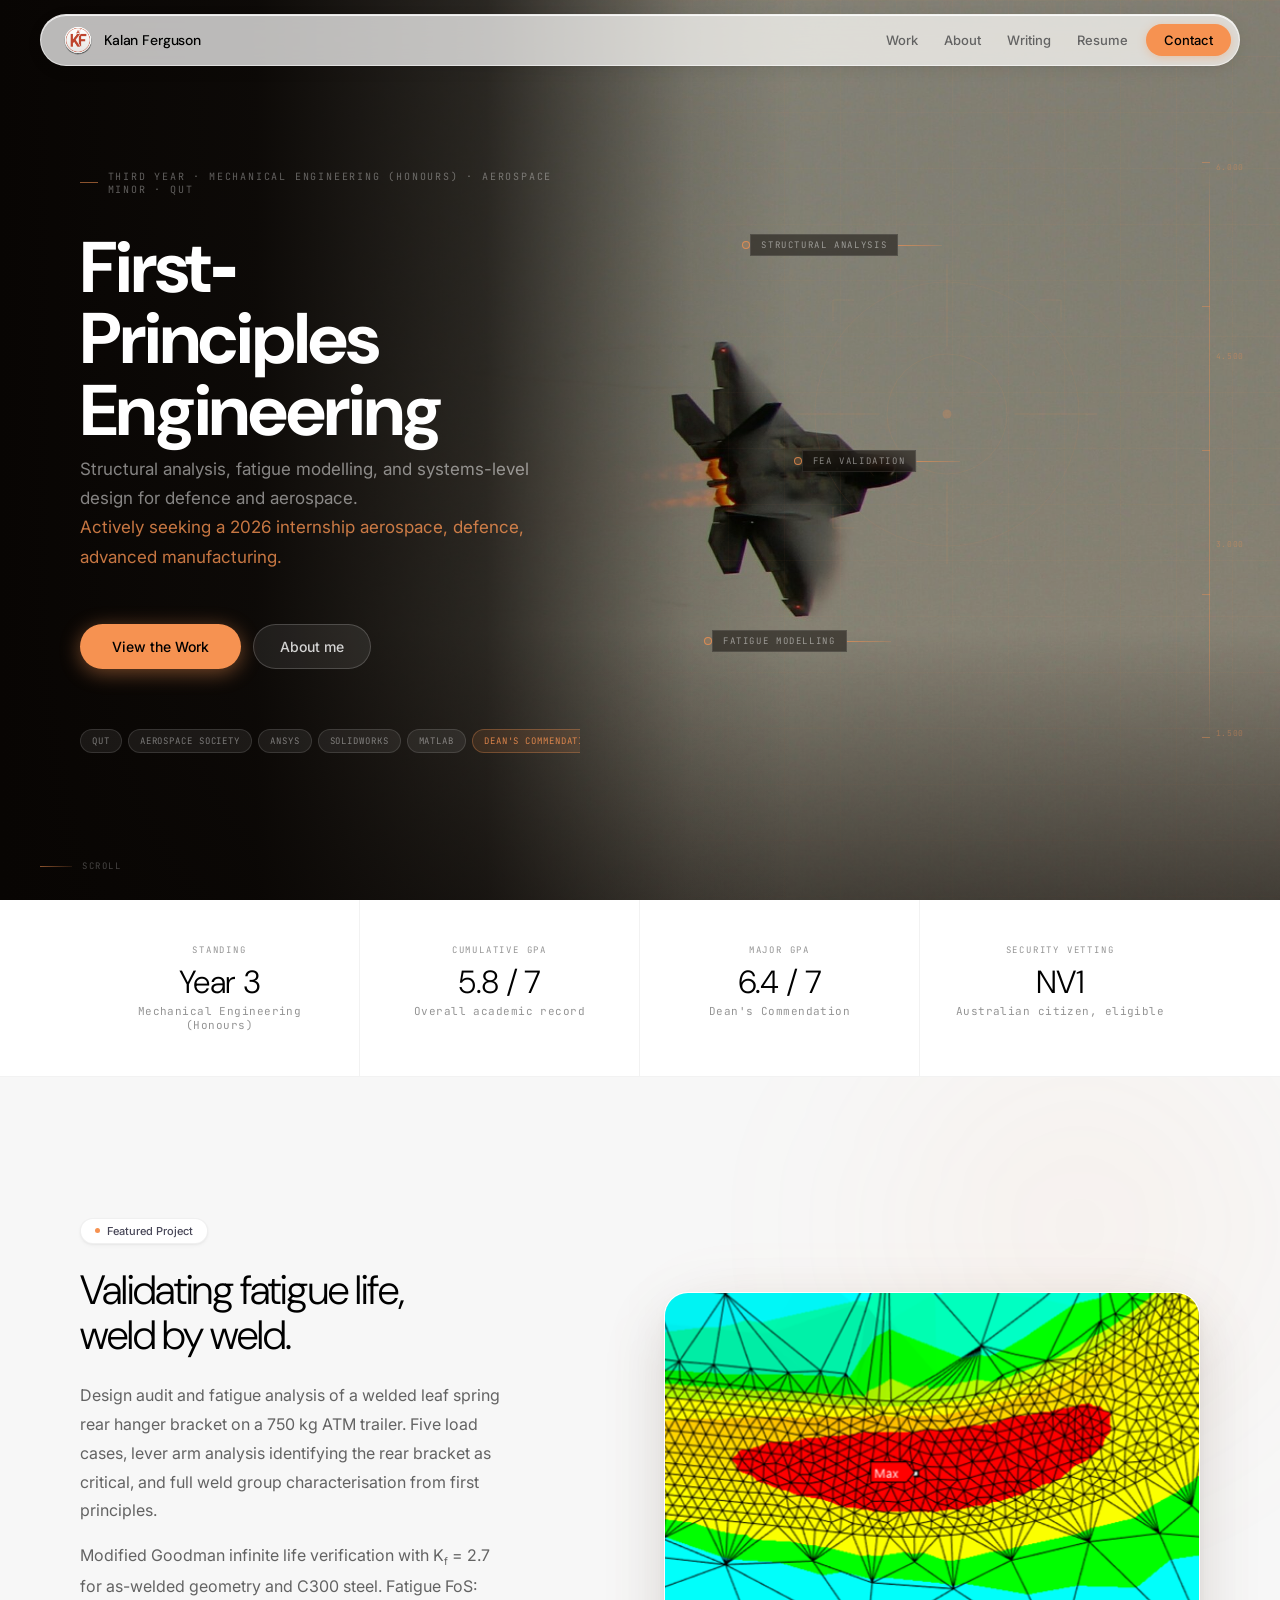
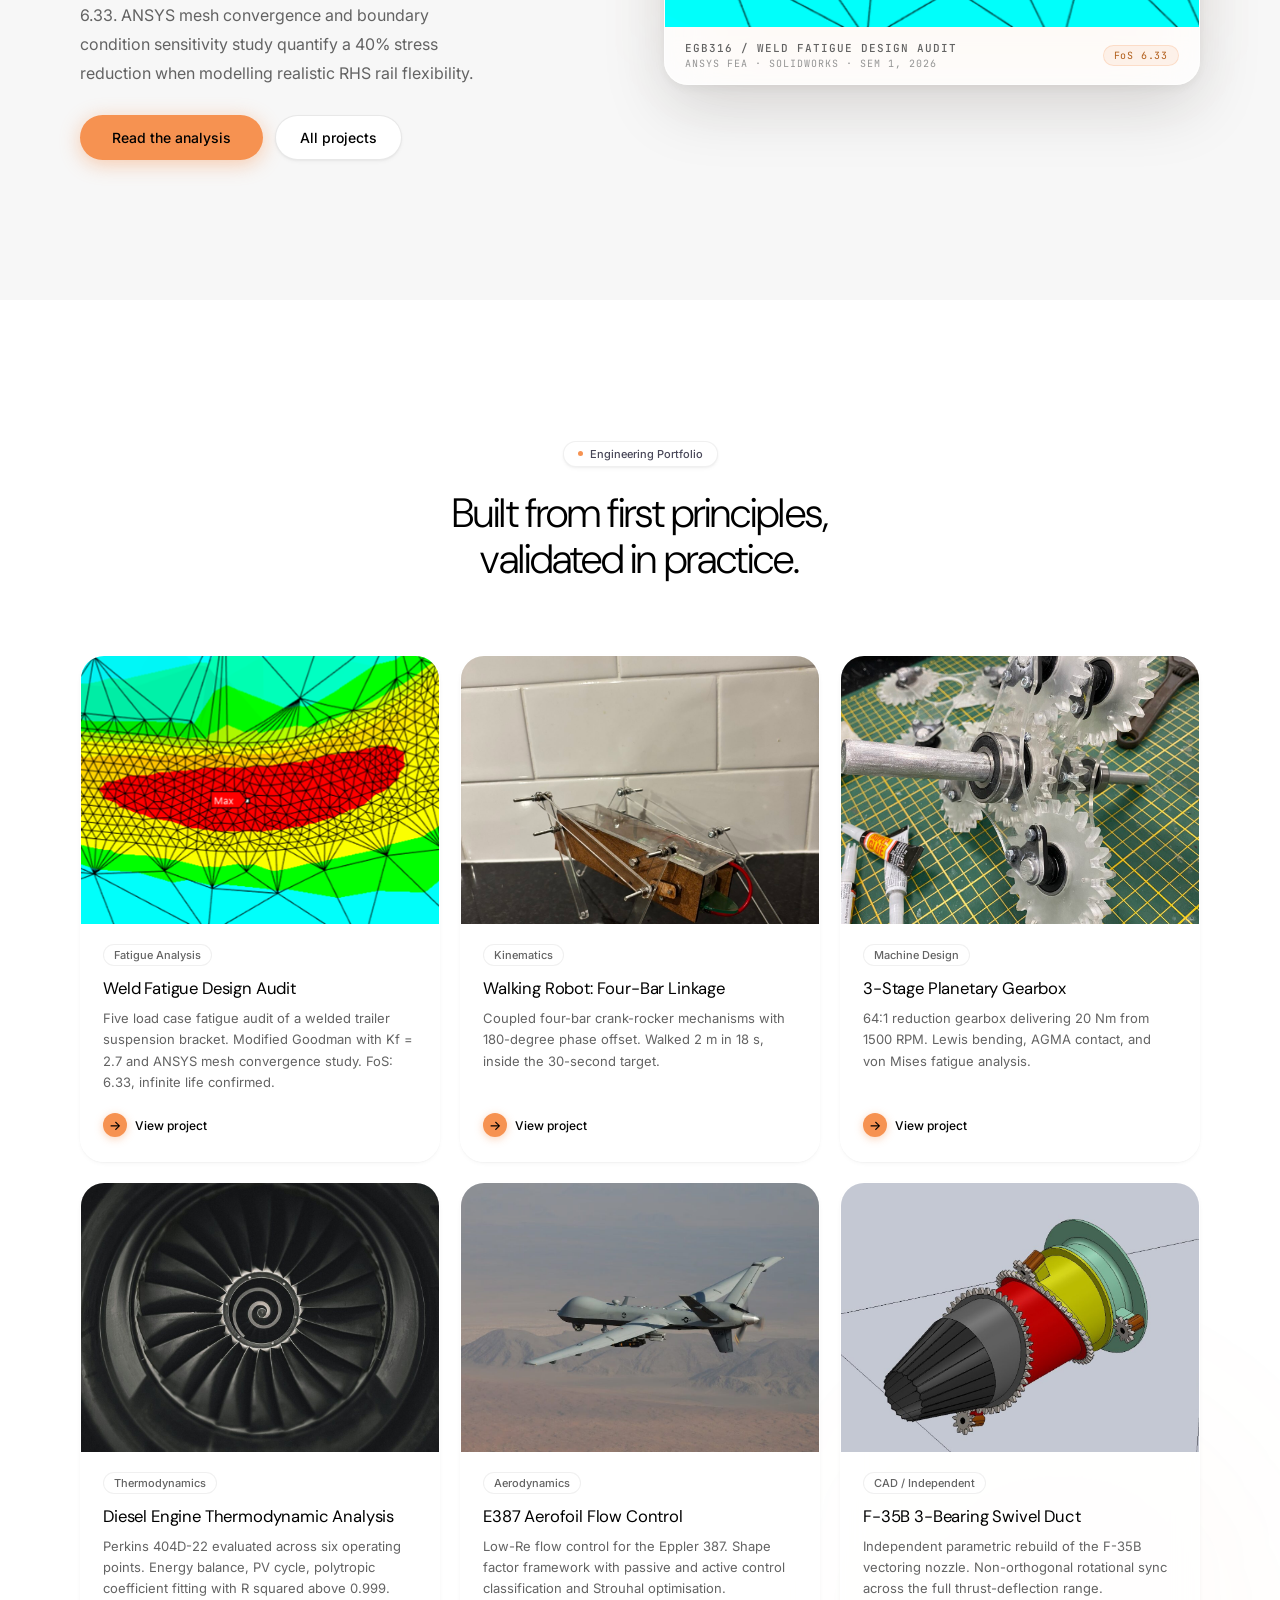
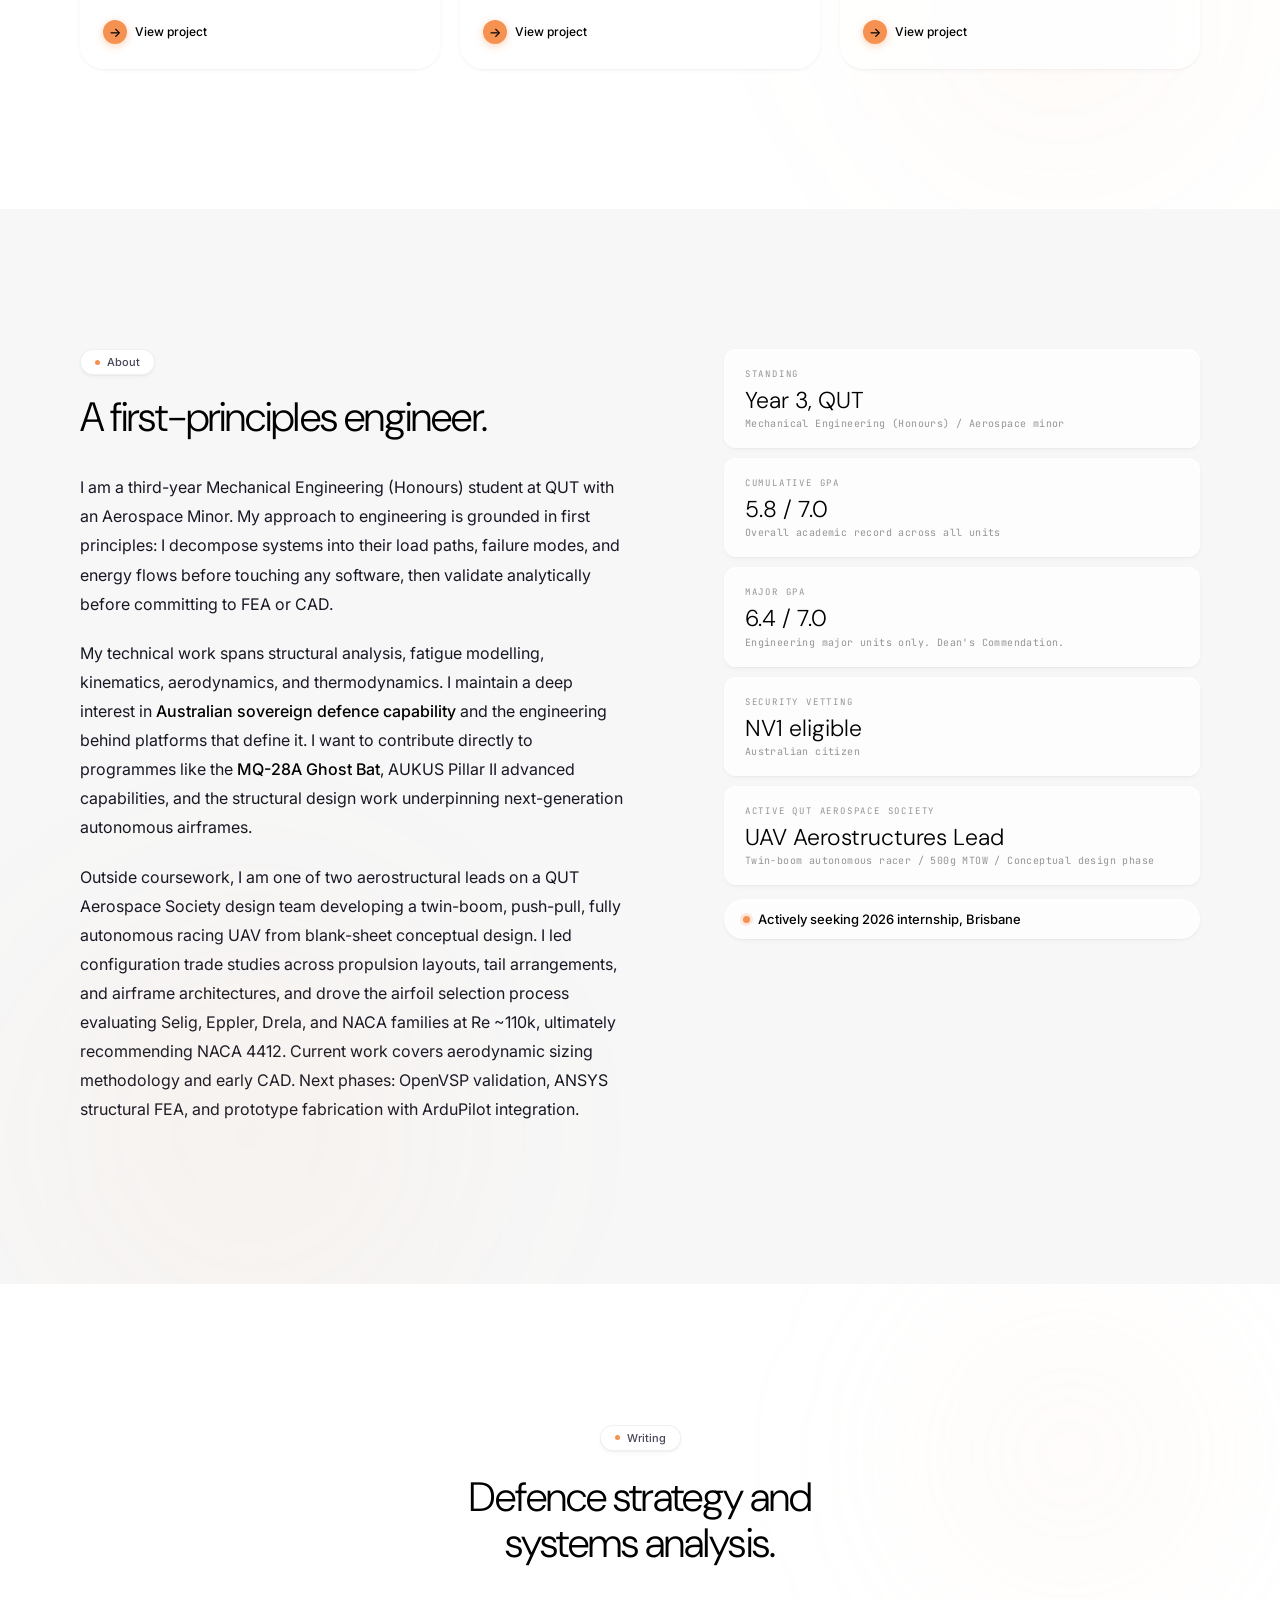
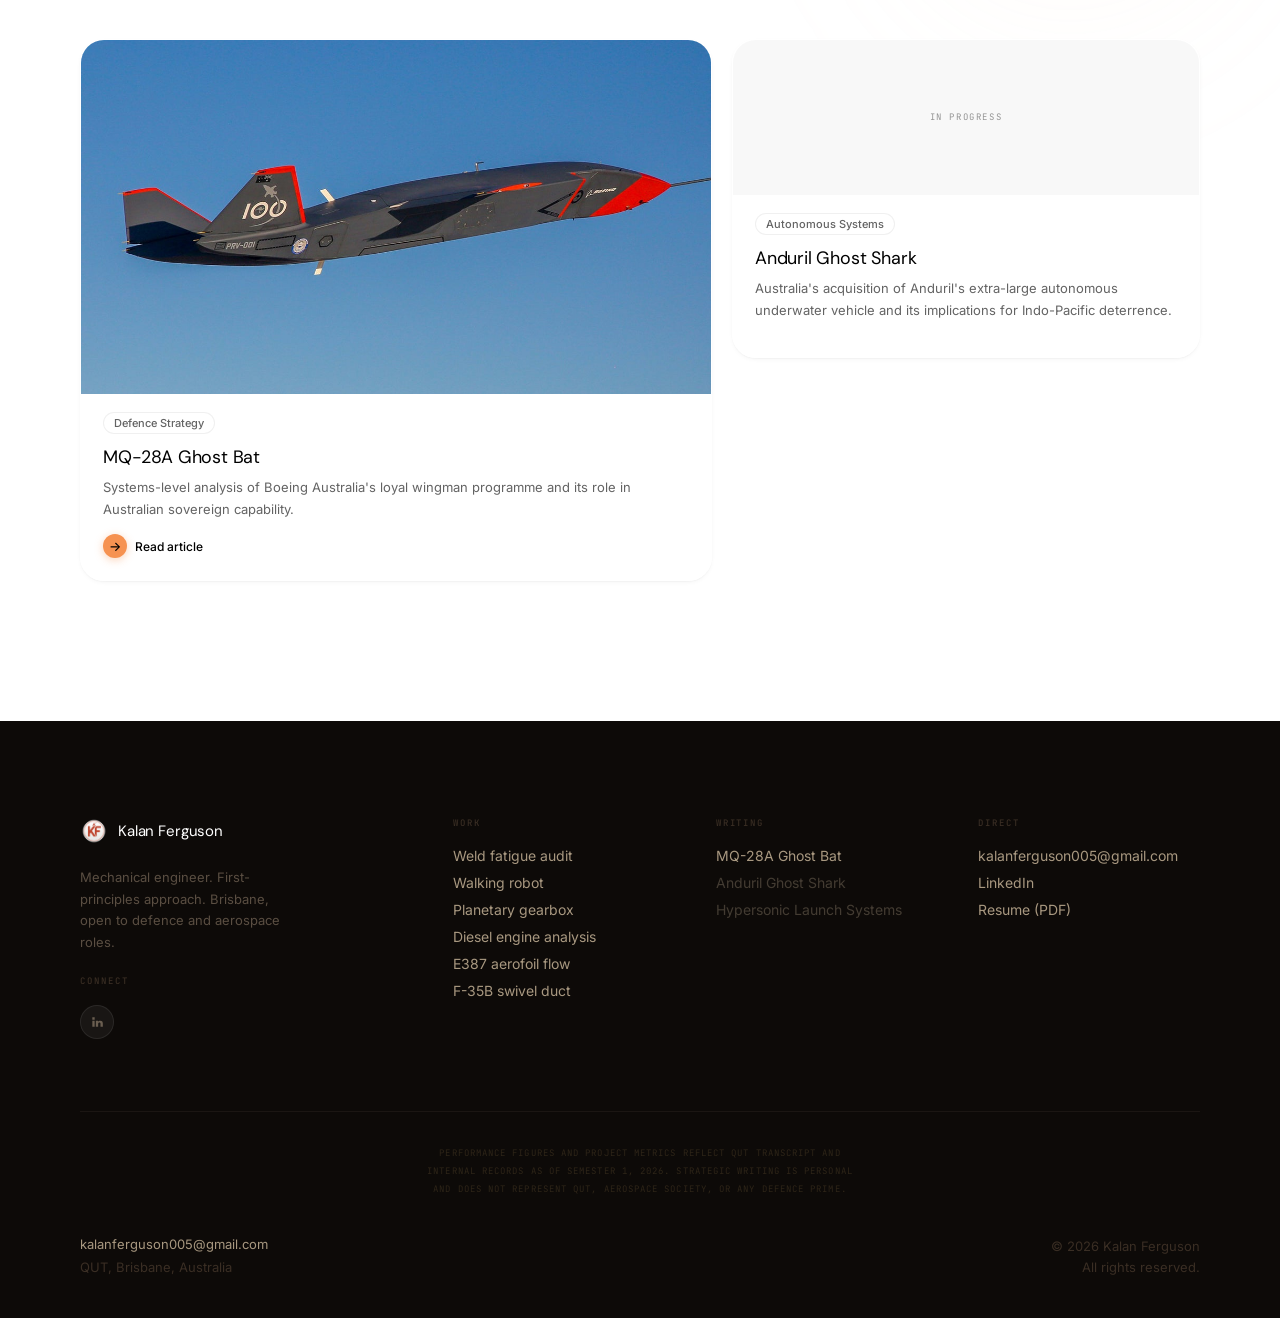
==== commit 89e50f9f: "Updated to V2" ====
--- a/index.html
+++ b/index.html
@@ -3,7 +3,7 @@
 <head>
 <meta charset="UTF-8">
 <link rel="icon" type="image/png" href="img/kf-logo.png"><meta name="viewport" content="width=device-width, initial-scale=1.0">
-<meta name="description" content="Kalan Ferguson — Mechanical Engineering (Honours) with Aerospace Minor at QUT. Structural analysis, fatigue modelling, defence systems.">
+<meta name="description" content="Kalan Ferguson   Mechanical Engineering (Honours) with Aerospace Minor at QUT. Structural analysis, fatigue modelling, defence systems.">
 <title>Kalan Ferguson | Mechanical & Aerospace Engineer</title>
 <link rel="preconnect" href="https://fonts.googleapis.com">
 <link rel="preconnect" href="https://fonts.gstatic.com" crossorigin>
@@ -102,7 +102,7 @@
 .nav-cta:hover { opacity: 0.9 !important; transform: translateY(-1px) !important;
   box-shadow: 0 4px 16px rgba(246,146,81,0.45) !important; }
 
-/* ── HERO — VECTOR AESTHETIC ─────────────────────────── */
+/* ── HERO   VECTOR AESTHETIC ─────────────────────────── */
 .hero {
   position: relative; min-height: 100vh; overflow: hidden;
   display: flex; align-items: center;
@@ -119,7 +119,7 @@
   opacity: 0.70;
 }
 
-/* blueprint coordinate grid — right side only via mask */
+/* blueprint coordinate grid   right side only via mask */
 .hero-grid {
   position: absolute; inset: 0; z-index: 1; pointer-events: none;
   background-image:
@@ -130,7 +130,7 @@
   mask-image: linear-gradient(to right, transparent 0%, transparent 38%, rgba(0,0,0,0.6) 60%, rgba(0,0,0,0.9) 100%);
 }
 
-/* dark gradient — left heavy, clears by 55% so jet is fully exposed right */
+/* dark gradient   left heavy, clears by 55% so jet is fully exposed right */
 .hero-grad {
   position: absolute; inset: 0; z-index: 2; pointer-events: none;
   background:
@@ -143,7 +143,7 @@
     linear-gradient(to top, rgba(8,5,3,0.55) 0%, transparent 30%);
 }
 
-/* targeting reticle — anchored to jet on the right side */
+/* targeting reticle   anchored to jet on the right side */
 .hero-reticle {
   position: absolute; z-index: 3; pointer-events: none;
   width: 300px; height: 300px;
@@ -155,7 +155,7 @@
 @keyframes fadeInReticle { to { opacity: 0.45; } }
 @keyframes reticleSpin   { to { transform: translate(-50%, -50%) rotate(360deg); } }
 
-/* ruler / measurement marks — right edge */
+/* ruler / measurement marks   right edge */
 .hero-ruler {
   position: absolute; right: 36px; top: 18%; bottom: 18%;
   z-index: 4; pointer-events: none;
@@ -225,7 +225,7 @@
   border: 1px solid rgba(255,255,255,0.09);
 }
 
-/* hero text content — left column, clear of the aircraft */
+/* hero text content   left column, clear of the aircraft */
 .hero-content {
   position: relative; z-index: 5;
   max-width: 500px;
@@ -288,7 +288,7 @@
 }
 .btn-ghost:hover { background: rgba(255,255,255,0.14); border-color: rgba(255,255,255,0.28); transform: translateY(-2px); }
 
-/* trust badges — single row */
+/* trust badges   single row */
 .trust-row {
   display: flex; flex-wrap: nowrap; gap: 6px;
   overflow-x: auto; -ms-overflow-style: none; scrollbar-width: none;
@@ -653,7 +653,7 @@
   </div>
 </header>
 
-<!-- HERO — VECTOR AESTHETIC -->
+<!-- HERO   VECTOR AESTHETIC -->
 <section class="hero" id="top">
   <div class="hero-photo"><img src="img/hero.jpg" alt="" loading="eager" fetchpriority="high"></div>
   <div class="hero-grid"></div>
@@ -697,8 +697,8 @@
     <div class="hero-content">
       <span class="hero-label">Third Year &middot; Mechanical Engineering (Honours) &middot; Aerospace Minor &middot; QUT</span>
       <h1>First&#8209;<br>Principles<br>Engineering</h1>
-      <div class="hero-sub-label">Defence &middot; Aerospace &middot; Structures</div>
-      <p class="sub">Structural analysis, fatigue modelling, and systems-level thinking for defence and aerospace applications.</p>
+      
+      <p class="sub">Structural analysis, fatigue modelling, and systems-level design for defence and aerospace.<br><span style="color:rgba(246,146,81,0.80);">Actively seeking a 2026 internship   aerospace, defence, advanced manufacturing.</span></p>
       <div class="hero-actions">
         <a href="#work" class="btn-primary">View the Work</a>
         <a href="#about" class="btn-ghost">About me</a>
@@ -755,8 +755,8 @@
       <div class="featured-text reveal">
         <span class="section-tag">Featured Project</span>
         <h2>Validating fatigue life,<br>weld by weld.</h2>
-        <p>Design audit and fatigue analysis of a trailer leaf spring hanger bracket. Four critical load cases, von Mises stresses compared against ANSYS FEA.</p>
-        <p>Modified Goodman criteria with 99.9% reliability factor and K<sub>f</sub> = 2.7 for as-welded geometry. Factor of safety: 4.39. Infinite life confirmed.</p>
+        <p>Design audit and fatigue analysis of a welded leaf spring rear hanger bracket on a 750 kg ATM trailer. Five load cases, lever arm analysis identifying the rear bracket as critical, and full weld group characterisation from first principles.</p>
+        <p>Modified Goodman infinite life verification with K<sub>f</sub> = 2.7 for as-welded geometry and C300 steel. Fatigue FoS: 6.33. ANSYS mesh convergence and boundary condition sensitivity study quantify a 40% stress reduction when modelling realistic RHS rail flexibility.</p>
         <div class="featured-actions">
           <a href="projects/weld-fatigue.html" class="btn-primary">Read the analysis</a>
           <a href="#work" class="btn-outline">All projects</a>
@@ -765,13 +765,13 @@
       <div class="reveal">
         <div class="featured-img-wrap">
           <div class="featured-card">
-            <img src="img/split.jpg" alt="Weld fatigue analysis" loading="lazy">
+            <img src="img/projects/weld-mesh-critical.png" alt="Weld fatigue analysis" loading="lazy">
             <div class="featured-card-foot">
               <div class="meta">
                 <b>EGB316 / Weld Fatigue Design Audit</b>
                 ANSYS FEA &middot; SolidWorks &middot; Sem 1, 2026
               </div>
-              <span class="spec-badge">FoS 4.39</span>
+              <span class="spec-badge">FoS 6.33</span>
             </div>
           </div>
         </div>
@@ -798,9 +798,9 @@
       <div class="about-text reveal">
         <span class="section-tag">About</span>
         <h2>A first-principles engineer.</h2>
-        <p>I am a third-year Mechanical Engineering (Honours) student at QUT with an Aerospace Minor. My approach to engineering is grounded in first principles: I decompose systems into their load paths, control surfaces, and failure modes, then build analytical models rigorous enough to trust.</p>
-        <p>My technical focus spans structural analysis, fatigue modelling, kinematics, and thermodynamic systems. Alongside this I maintain a strong interest in <span class="em">Australian sovereign defence capability</span>, <span class="em">autonomous aerospace systems</span>, and the strategic context in which platforms like the MQ-28A Ghost Bat operate.</p>
-        <p>Currently contributing to QUT Aerospace Society's fixed-wing UAS programme. Seeking a 2026 internship in aerospace, defence, or advanced manufacturing.</p>
+        <p>I am a third-year Mechanical Engineering (Honours) student at QUT with an Aerospace Minor. My approach to engineering is grounded in first principles: I decompose systems into their load paths, failure modes, and energy flows before touching any software, then validate analytically before committing to FEA or CAD.</p>
+        <p>My technical work spans structural analysis, fatigue modelling, kinematics, aerodynamics, and thermodynamics. I maintain a deep interest in <span class="em">Australian sovereign defence capability</span> and the engineering behind platforms that define it. I want to contribute directly to programmes like the <span class="em">MQ-28A Ghost Bat</span>, AUKUS Pillar II advanced capabilities, and the structural design work underpinning next-generation autonomous airframes.</p>
+        <p>Outside coursework, I am one of two aerostructural leads on a QUT Aerospace Society design team developing a twin-boom, push-pull, fully autonomous racing UAV from blank-sheet conceptual design. I led configuration trade studies across propulsion layouts, tail arrangements, and airframe architectures, and drove the airfoil selection process evaluating Selig, Eppler, Drela, and NACA families at Re ~110k, ultimately recommending NACA 4412. Current work covers aerodynamic sizing methodology and early CAD. Next phases: OpenVSP validation, ANSYS structural FEA, and prototype fabrication with ArduPilot integration.</p>
       </div>
       <div class="about-side reveal">
         <div class="stat-card">
@@ -819,7 +819,11 @@
           <span class="k">Security vetting</span>
           <div class="v">NV1 eligible<small>Australian citizen</small></div>
         </div>
-        <div class="open-pill">Open to defence-aligned roles, Brisbane</div>
+        <div class="stat-card">
+          <span class="k">Active   QUT Aerospace Society</span>
+          <div class="v">UAV Aerostructures Lead<small>Twin-boom autonomous racer / 500g MTOW / Conceptual design phase</small></div>
+        </div>
+        <div class="open-pill">Actively seeking 2026 internship, Brisbane</div>
       </div>
     </div>
   </div>
@@ -857,16 +861,7 @@
             <p>Australia's acquisition of Anduril's extra-large autonomous underwater vehicle and its implications for Indo-Pacific deterrence.</p>
           </div>
         </div>
-        <div class="writing-card muted reveal">
-          <div class="writing-card-img short">
-            <span style="font-family:var(--font-mono);font-size:9px;color:var(--pebble);letter-spacing:0.18em;text-transform:uppercase">In Progress</span>
-          </div>
-          <div class="writing-card-body">
-            <span class="card-tag">Hypersonics</span>
-            <h3>Australian Hypersonic Launch Systems</h3>
-            <p>The AUKUS advanced capabilities pillar and Australia's pathway to sovereign hypersonic strike and research capability.</p>
-          </div>
-        </div>
+        
       </div>
     </div>
   </div>
@@ -880,13 +875,10 @@
         <div class="brand-row"><img src="img/kf-logo.png" alt="KF"><span>Kalan Ferguson</span></div>
         <p>Mechanical engineer. First-principles approach. Brisbane, open to defence and aerospace roles.</p>
         <div>
-          <h4>Follow</h4>
+          <h4>Connect</h4>
           <div class="social-row">
             <a href="https://linkedin.com/in/kalan-ferguson-288858326" target="_blank" rel="noopener" aria-label="LinkedIn">
               <svg viewBox="0 0 24 24" fill="currentColor"><path d="M4 4h4v4H4zm0 6h4v10H4zm6 0h3.8v1.4c.6-1 1.9-1.7 3.7-1.7 3.6 0 4.5 2.1 4.5 5V20h-4v-4.6c0-1.4-.5-2.4-1.8-2.4-1.4 0-2.2 1-2.2 2.4V20h-4z"/></svg>
-            </a>
-            <a href="https://x.com/KalanInvests" target="_blank" rel="noopener" aria-label="X">
-              <svg viewBox="0 0 24 24" fill="currentColor"><path d="M17.5 3h3.3l-7.2 8.2L22 21h-6.6l-5.2-6.8L4.3 21H1l7.7-8.8L1.4 3h6.7l4.7 6.2L17.5 3zm-1.2 16h1.8L7.8 5h-2L16.3 19z"/></svg>
             </a>
           </div>
         </div>
@@ -931,8 +923,8 @@
 <script>
 /* ── PROJECTS ────────────────────────────────────────── */
 var PROJECTS = [
-  { tag:"Fatigue Analysis",  title:"Weld Fatigue Design Audit",             summary:"Von Mises stresses verified against ANSYS FEA under four load cases. Infinite life confirmed via Modified Goodman. Factor of safety: 4.39.",                url:"projects/weld-fatigue.html",      img:"img/split.jpg" },
-  { tag:"Kinematics",        title:"Walking Robot: Four-Bar Linkage",       summary:"Coupled four-bar crank-rocker mechanisms with 180-degree phase offset. Walked 2 m in 18 s, inside the 30-second target.",                                    url:"projects/walking-robot.html",     img:"img/projects/robot-iso.jpg" },
+  { tag:"Fatigue Analysis",  title:"Weld Fatigue Design Audit",             summary:"Five load case fatigue audit of a welded trailer suspension bracket. Modified Goodman with Kf = 2.7 and ANSYS mesh convergence study. FoS: 6.33, infinite life confirmed.",    url:"projects/weld-fatigue.html",      img:"img/projects/weld-mesh-critical.png" },
+  { tag:"Kinematics",        title:"Walking Robot: Four-Bar Linkage",       summary:"Coupled four-bar crank-rocker mechanisms with 180-degree phase offset. Walked 2 m in 18 s, inside the 30-second target.",                                    url:"projects/walking-robot.html",     img:"img/projects/robot-iso-full.jpg" },
   { tag:"Machine Design",    title:"3-Stage Planetary Gearbox",             summary:"64:1 reduction gearbox delivering 20 Nm from 1500 RPM. Lewis bending, AGMA contact, and von Mises fatigue analysis.",                                         url:"projects/planetary-gearbox.html", img:"img/projects/gbx-assembly.jpg" },
   { tag:"Thermodynamics",    title:"Diesel Engine Thermodynamic Analysis",  summary:"Perkins 404D-22 evaluated across six operating points. Energy balance, PV cycle, polytropic coefficient fitting with R squared above 0.999.",               url:"projects/diesel-engine.html",     img:"img/projects/thermo-turbine.jpg" },
   { tag:"Aerodynamics",      title:"E387 Aerofoil Flow Control",            summary:"Low-Re flow control for the Eppler 387. Shape factor framework with passive and active control classification and Strouhal optimisation.",                   url:"projects/aerofoil-flow.html",     img:"img/projects/aero-glider.jpg" },
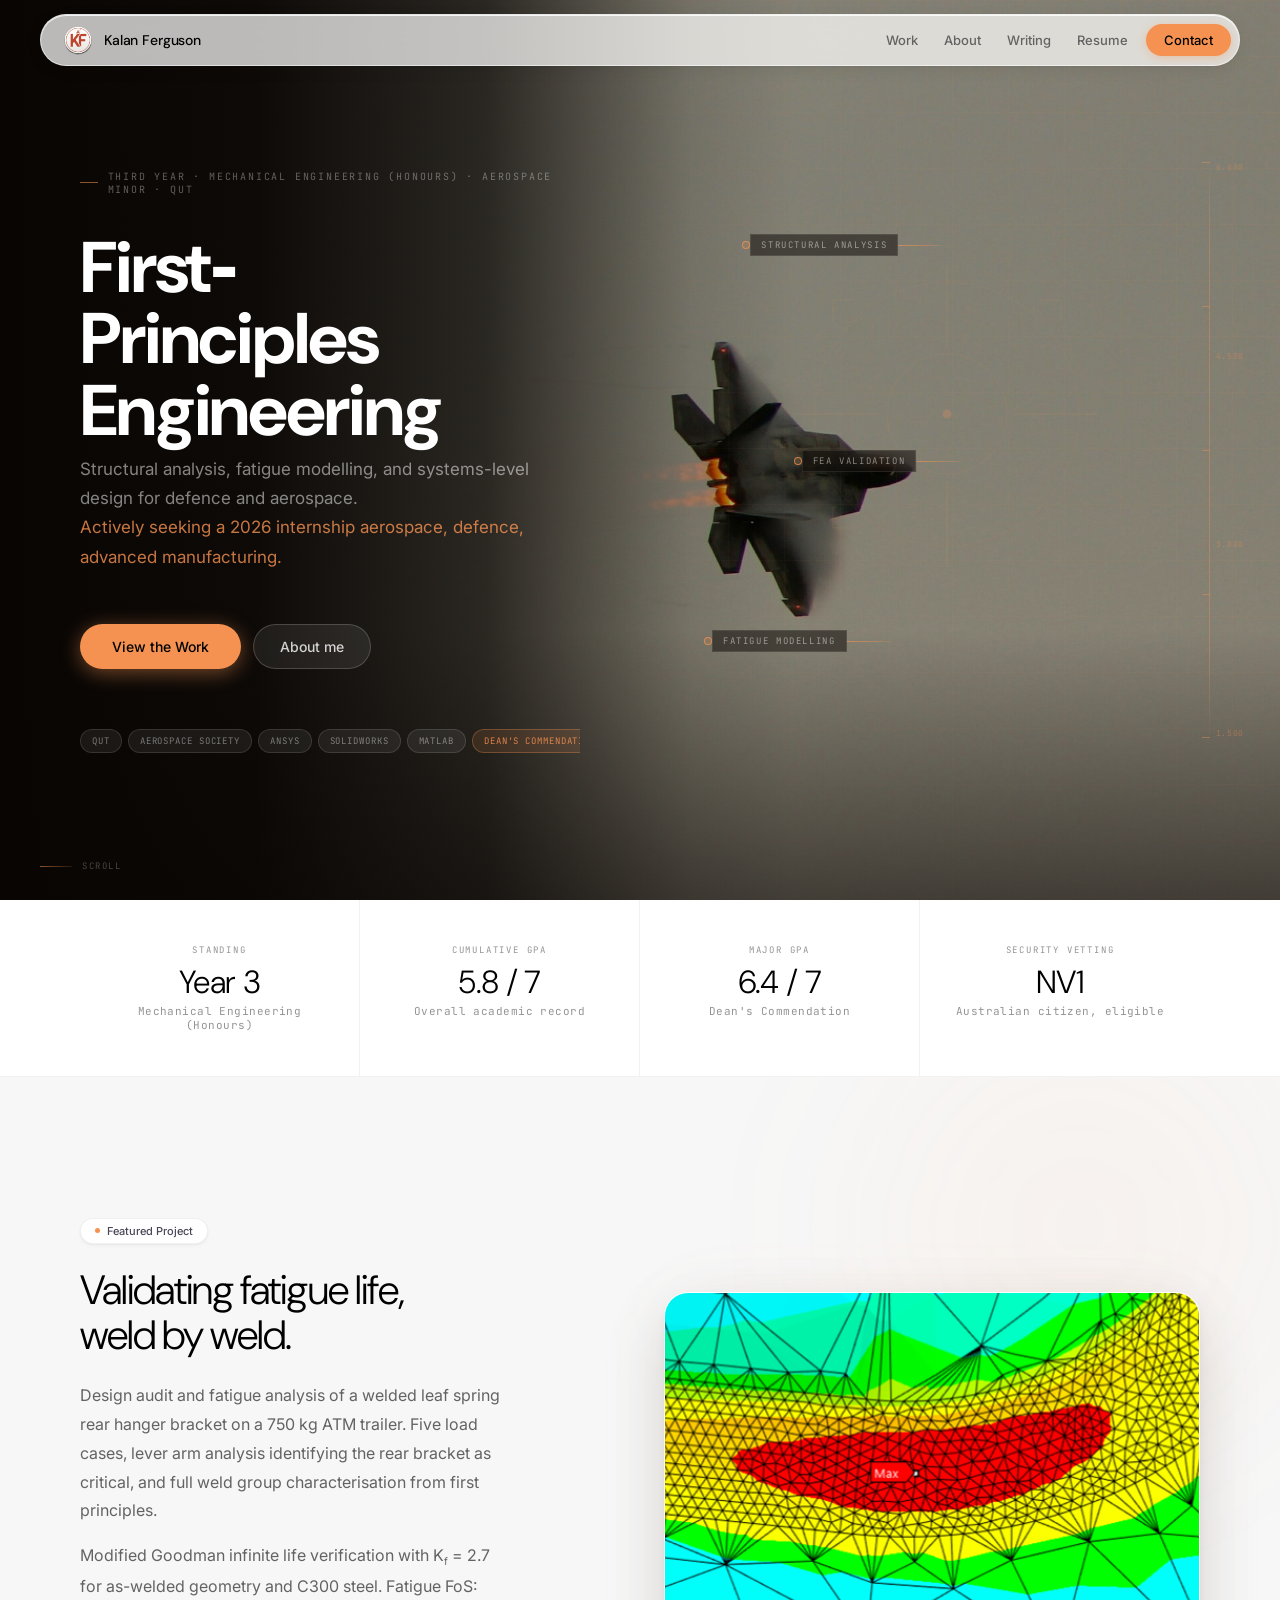
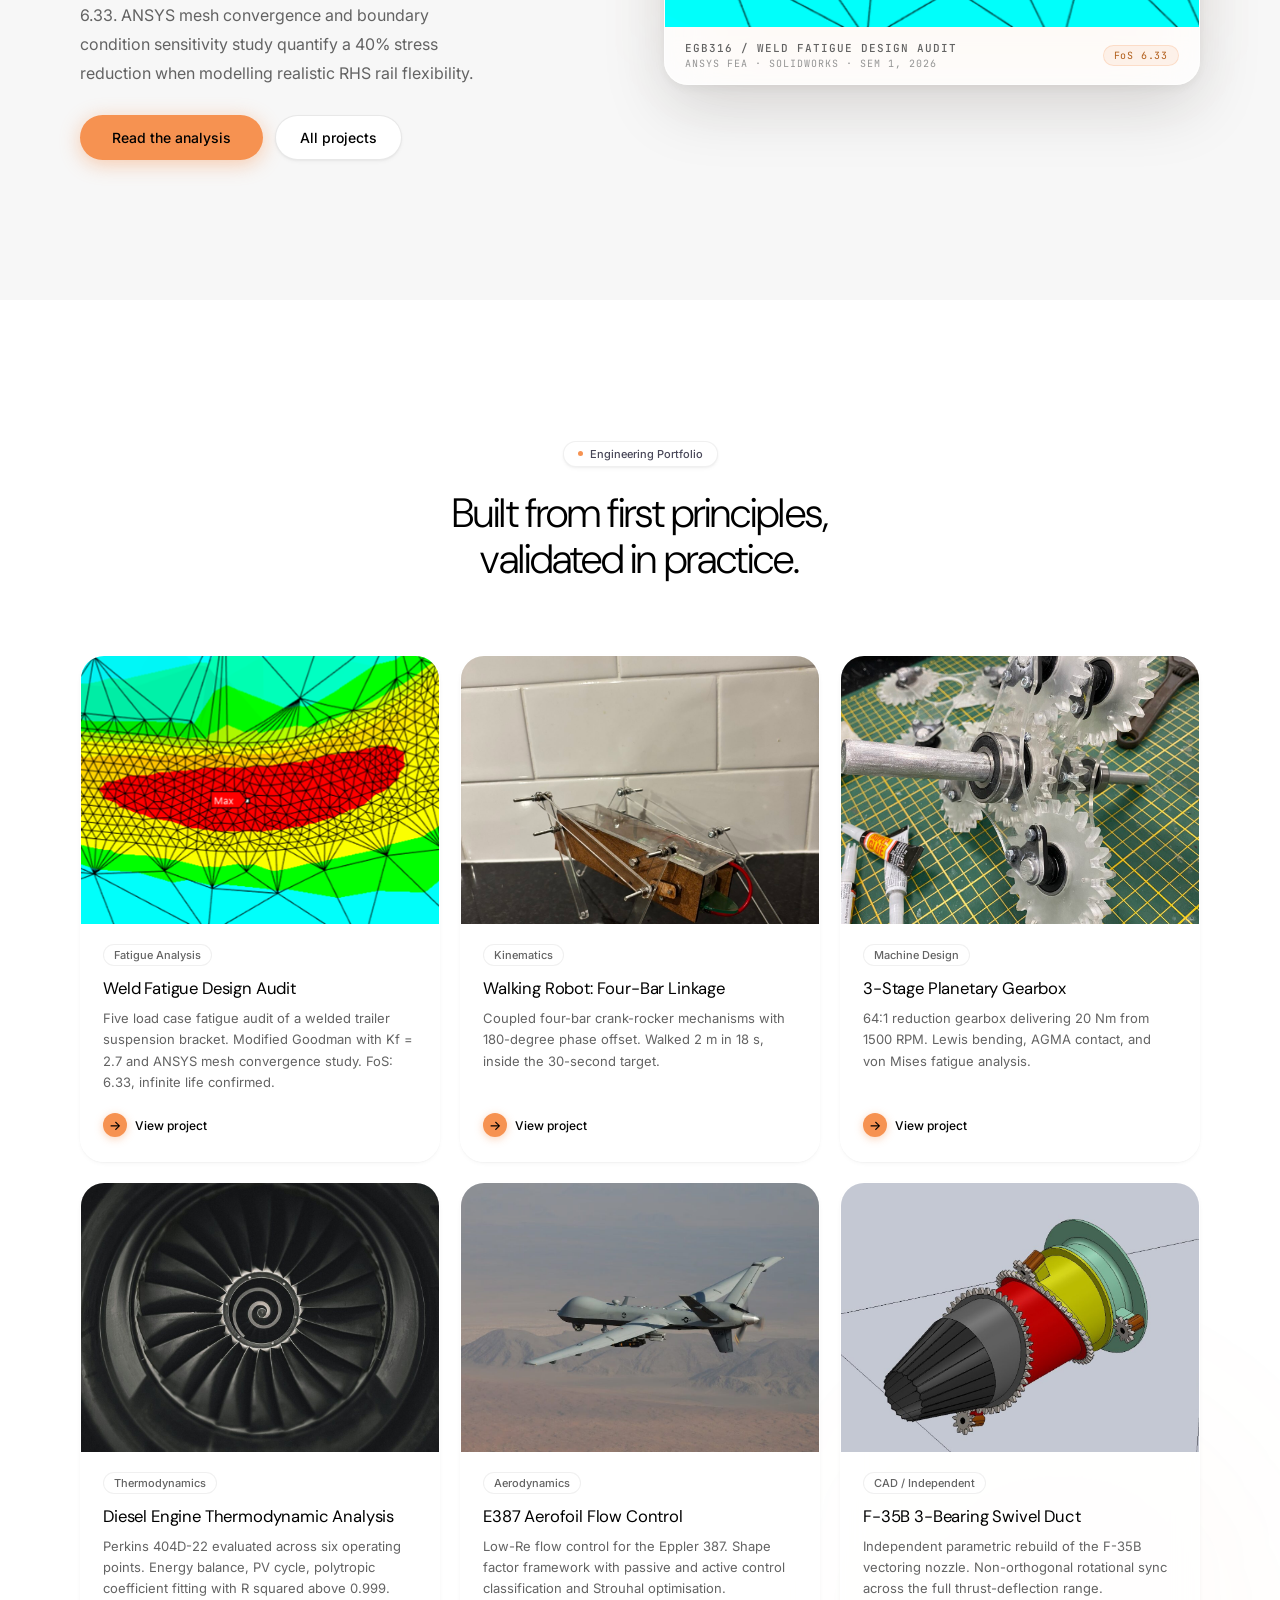
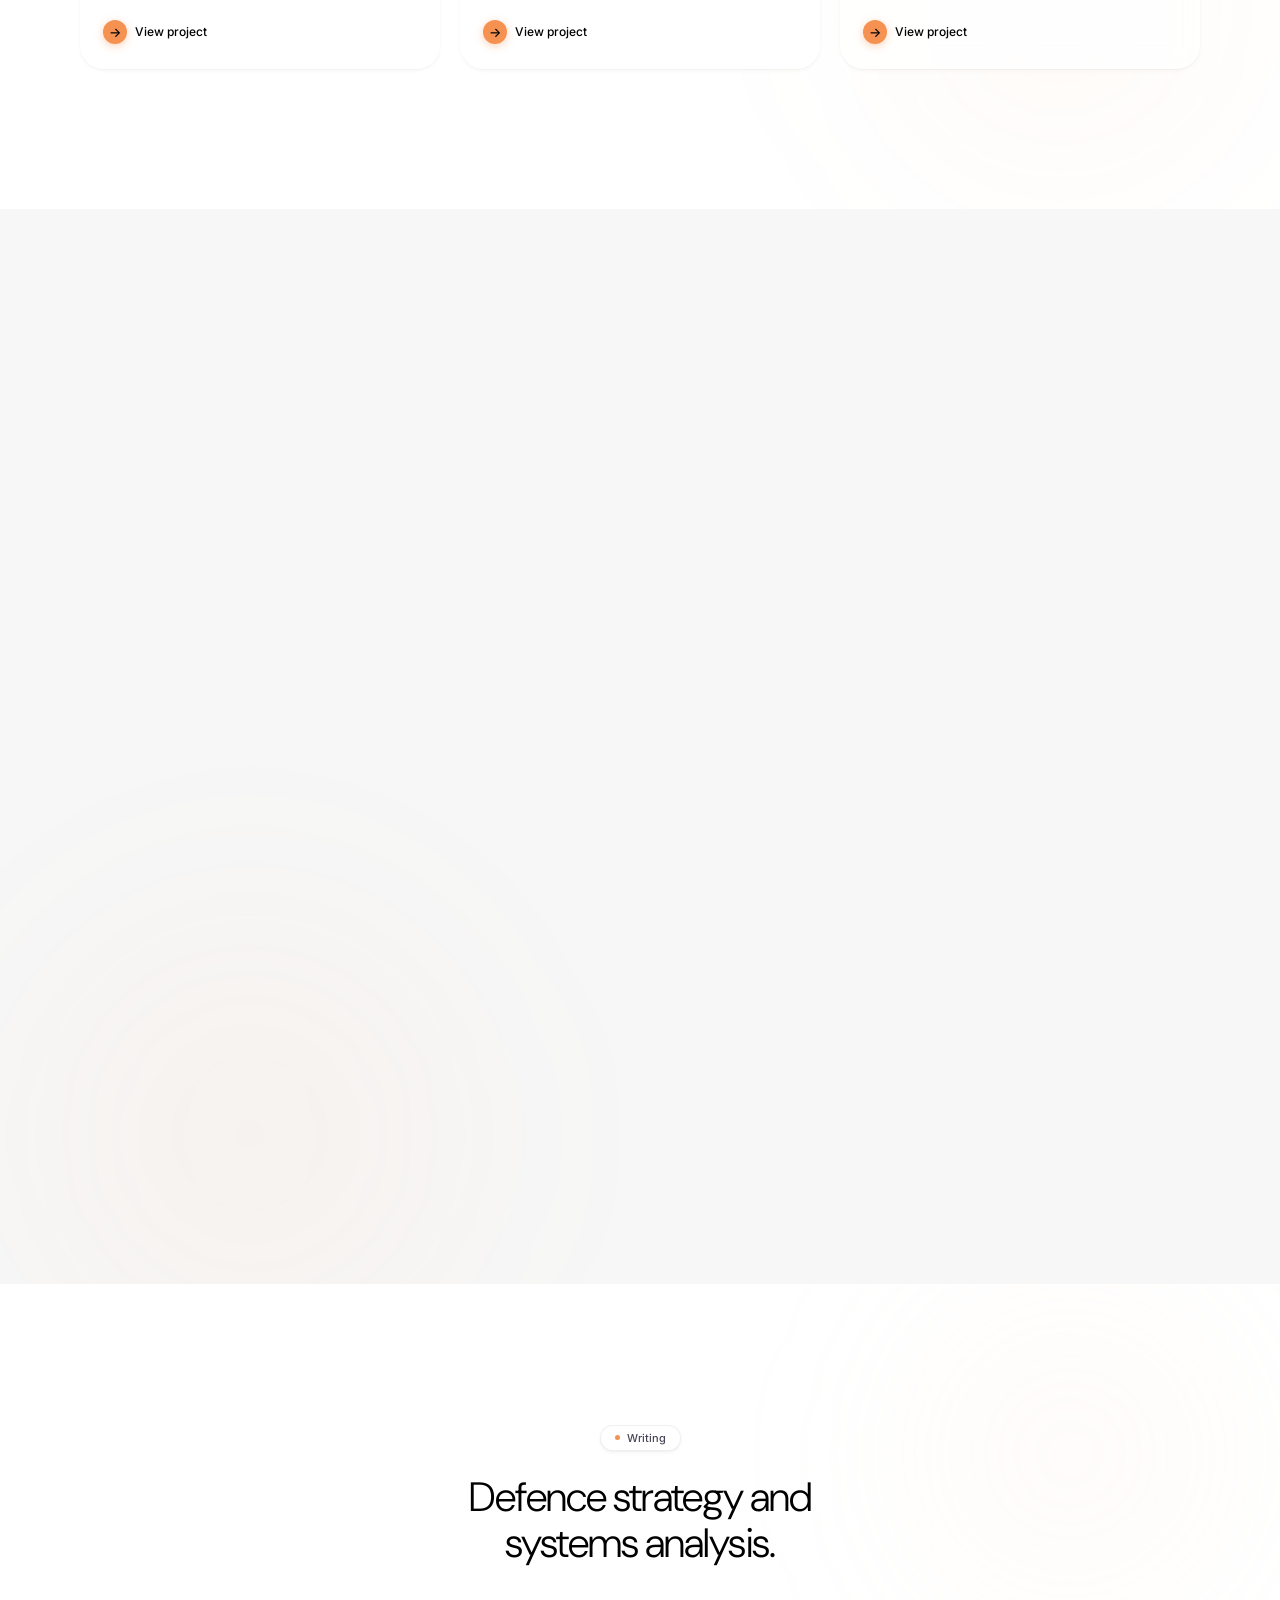
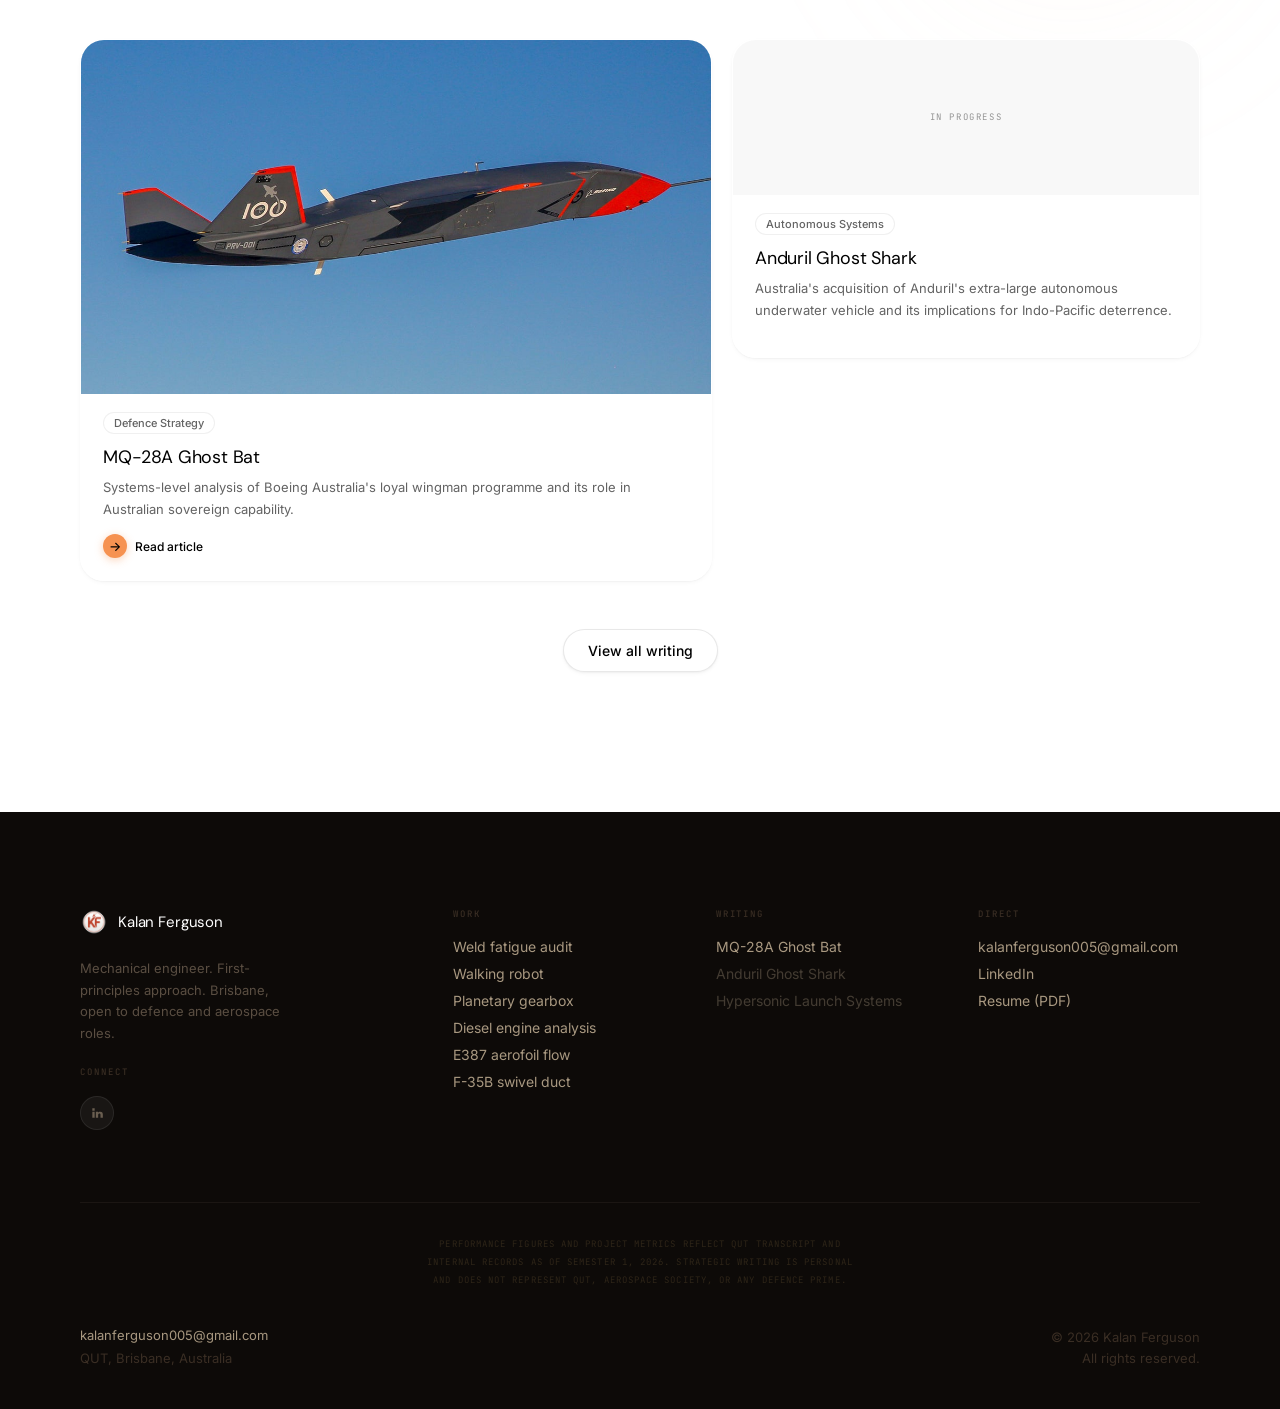
==== commit 77043b79: "Enhance weld case study and add writing pipeline Weld fatigue page: - Add mesh-convergence plot and " ====
--- a/index.html
+++ b/index.html
@@ -646,7 +646,7 @@
     <nav class="nav-links">
       <a href="#work">Work</a>
       <a href="#about">About</a>
-      <a href="ghostbat.html">Writing</a>
+      <a href="writing.html">Writing</a>
       <a href="resume.html">Resume</a>
       <a href="mailto:kalanferguson005@gmail.com" class="nav-cta">Contact</a>
     </nav>
@@ -864,6 +864,9 @@
         
       </div>
     </div>
+    <div style="text-align:center;margin-top:48px">
+      <a href="writing.html" class="btn-outline">View all writing</a>
+    </div>
   </div>
 </section>
 
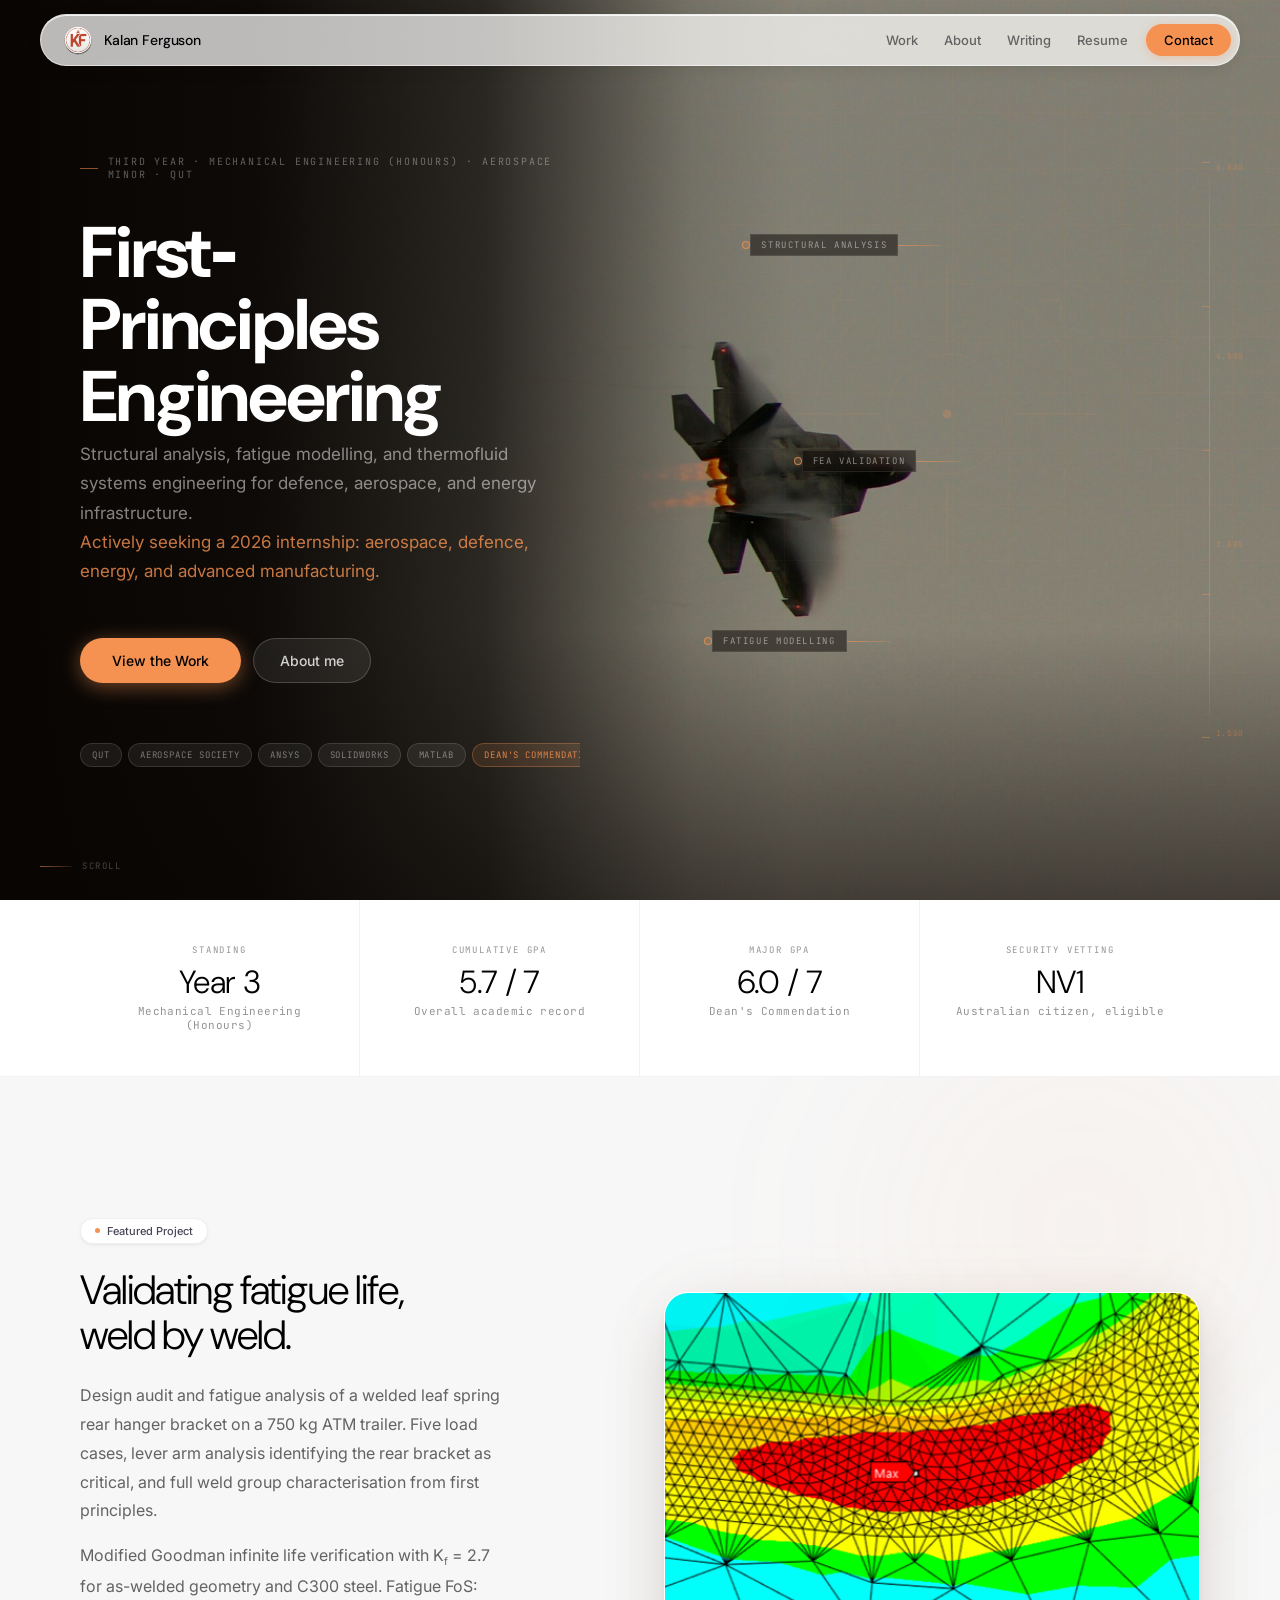
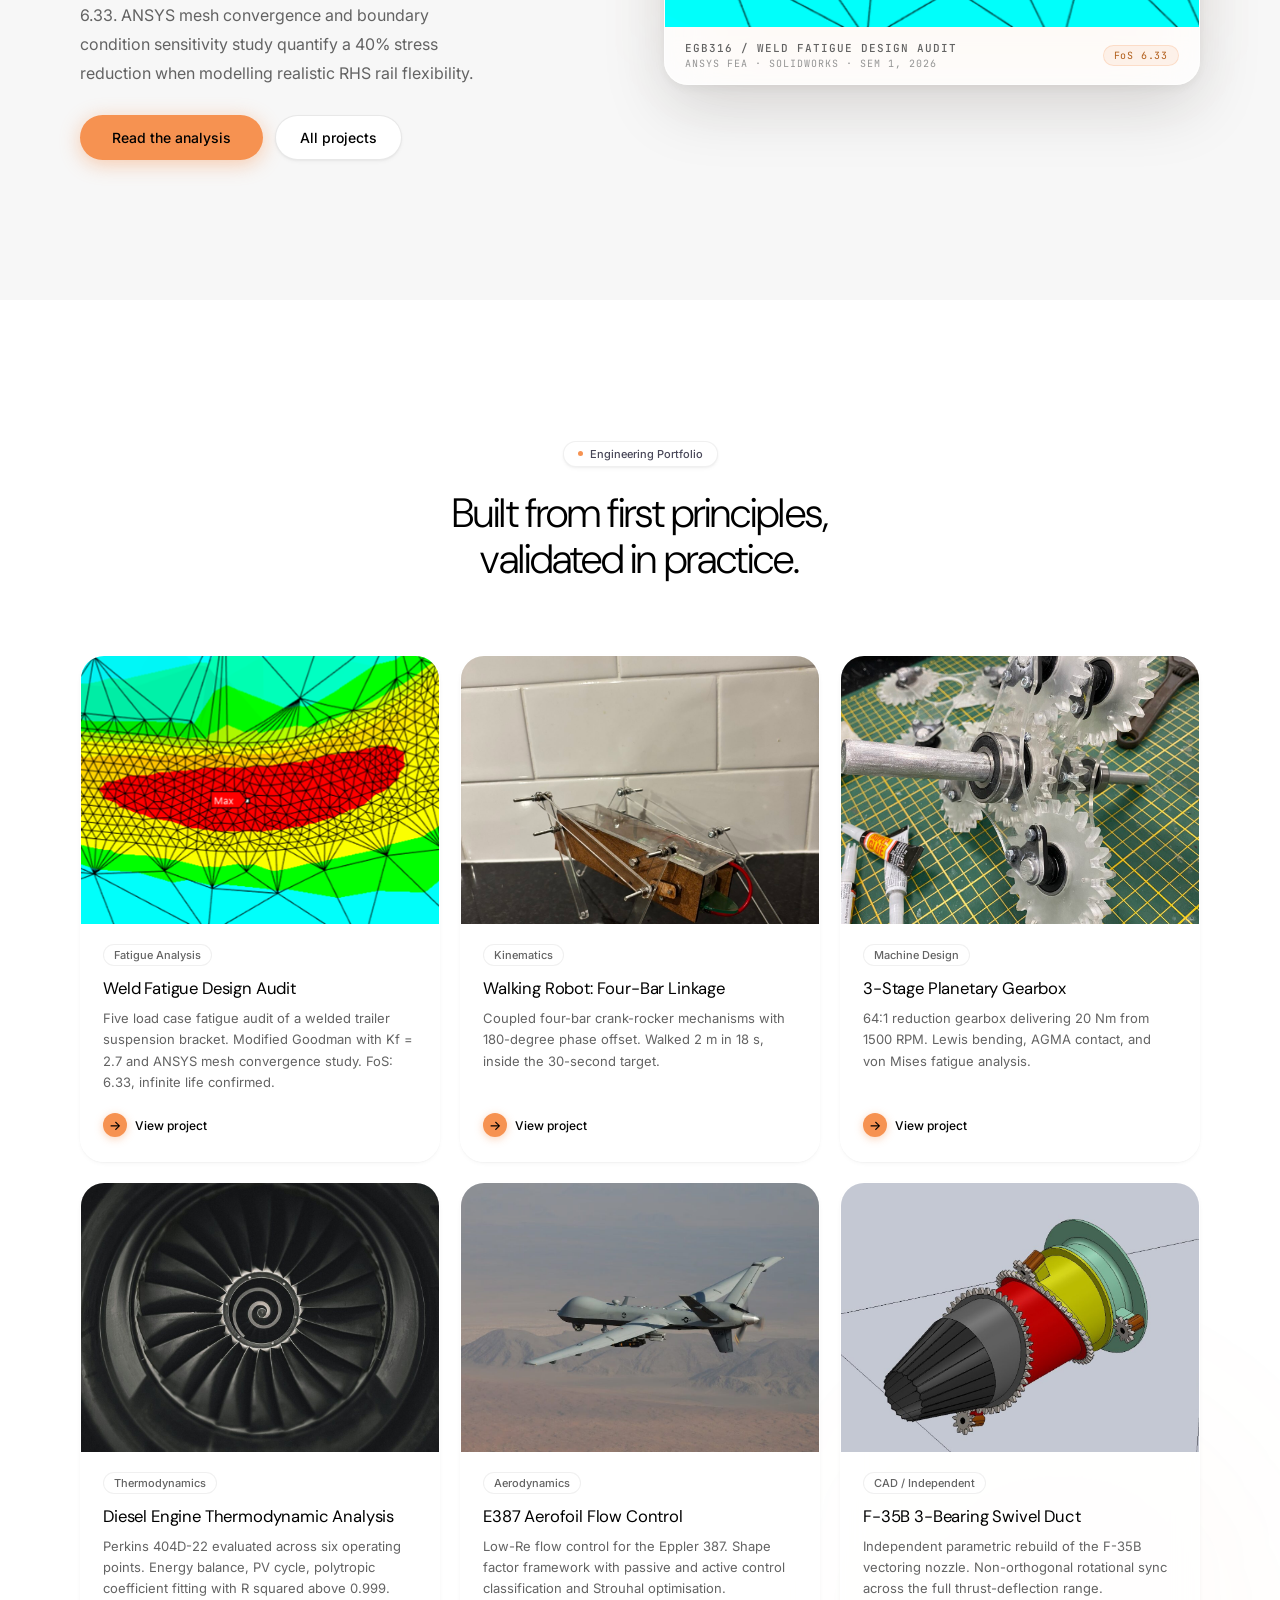
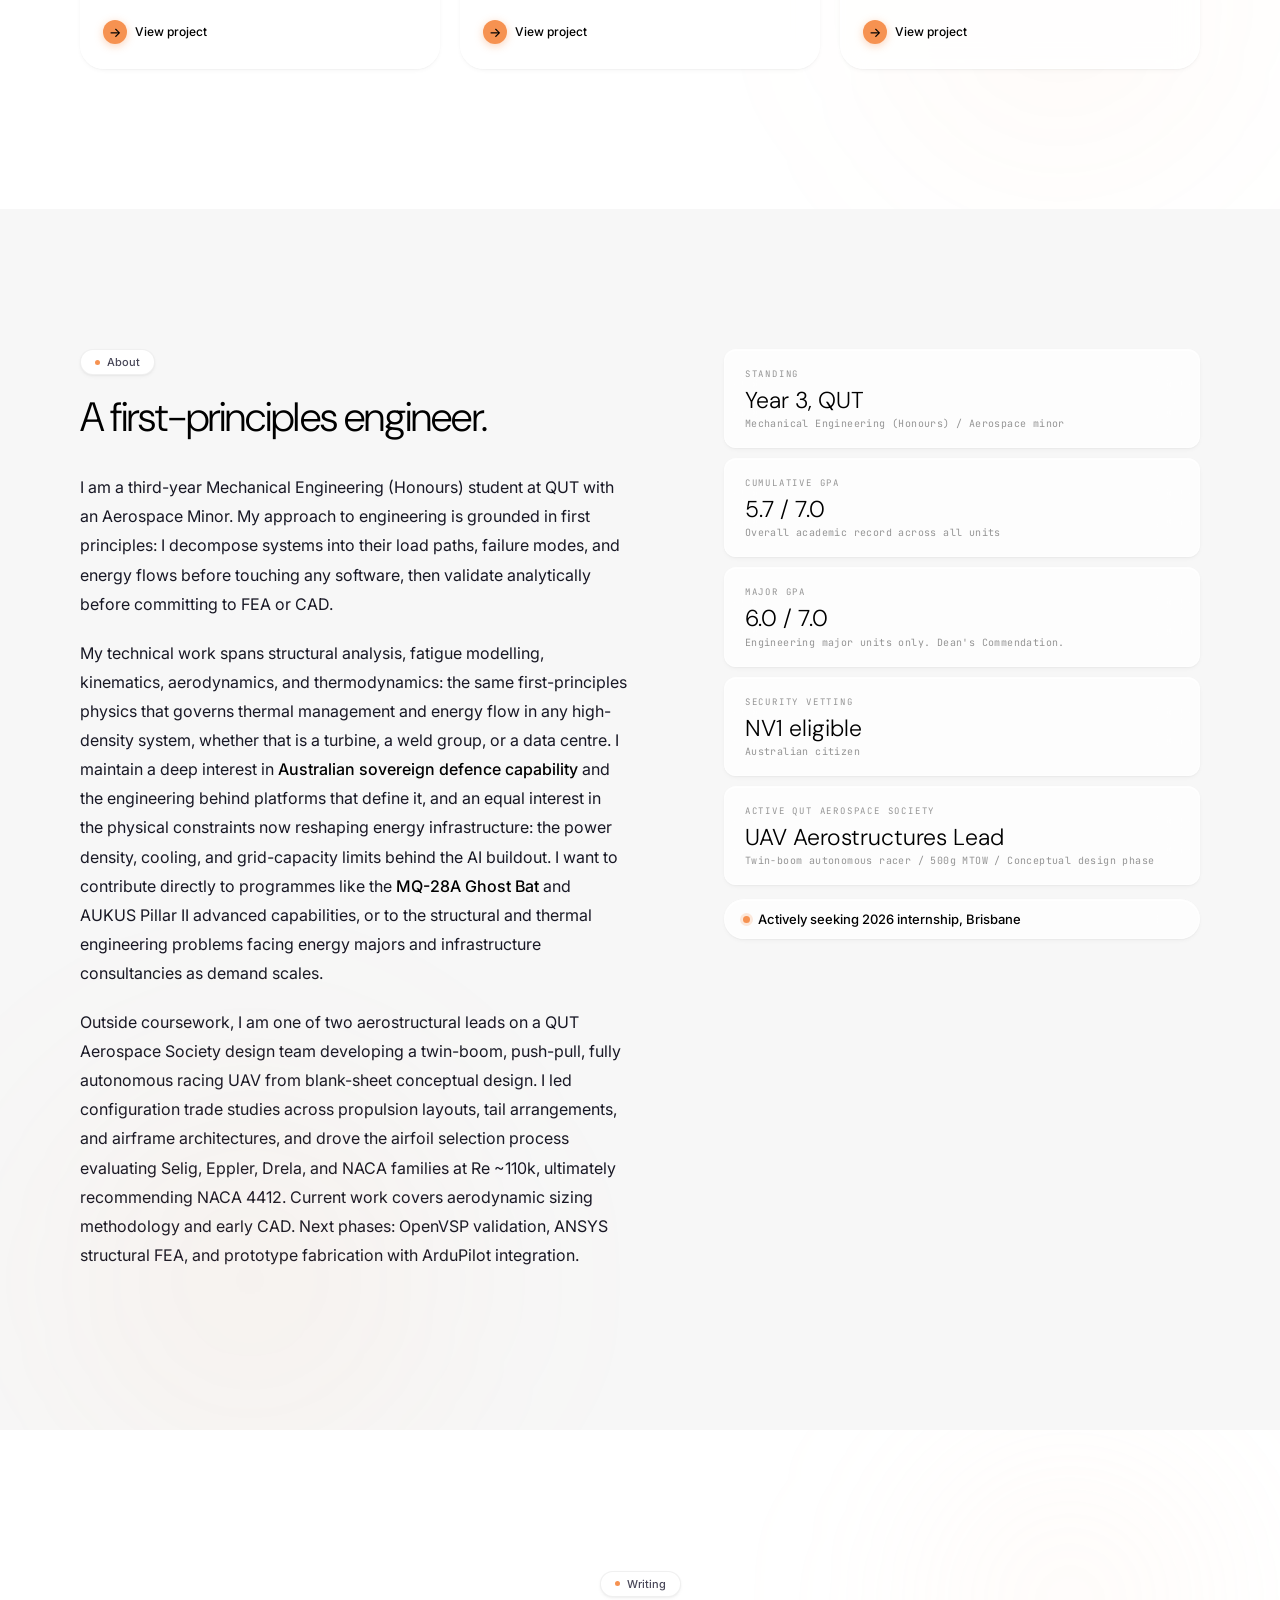
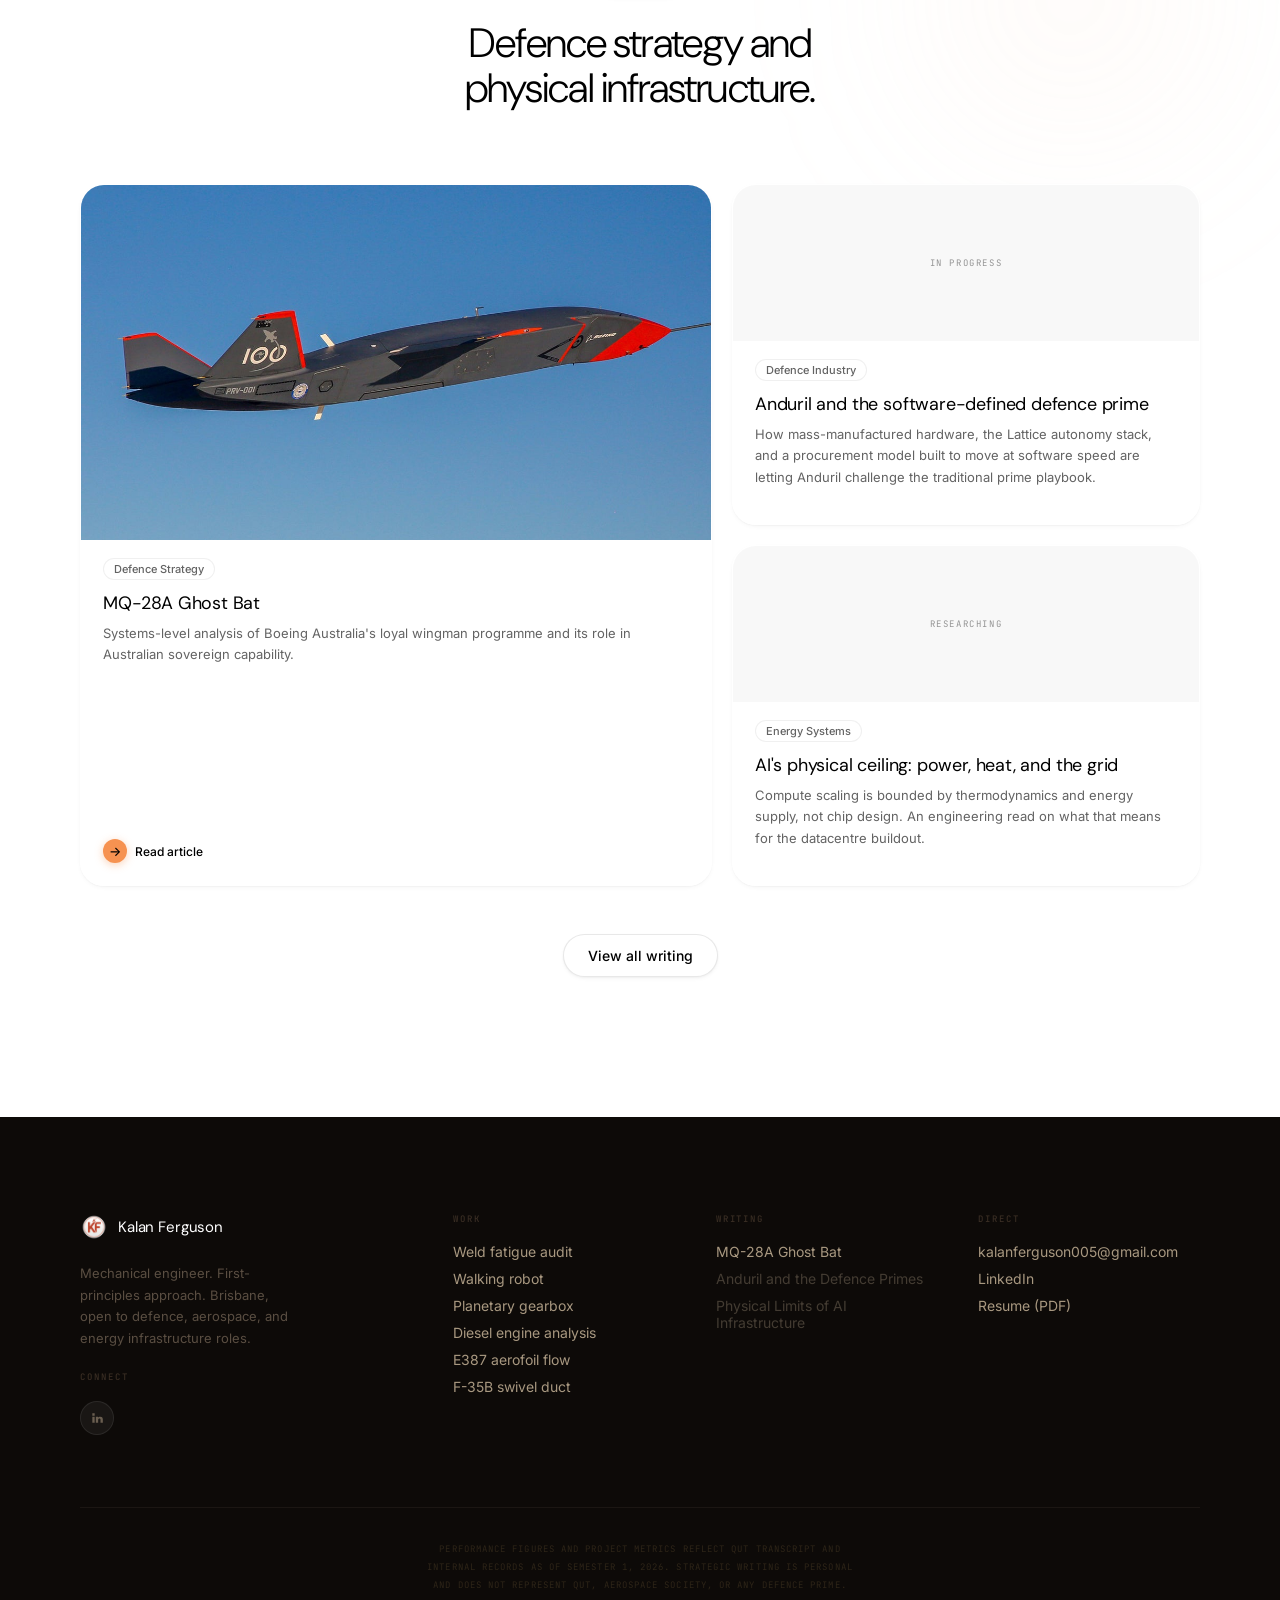
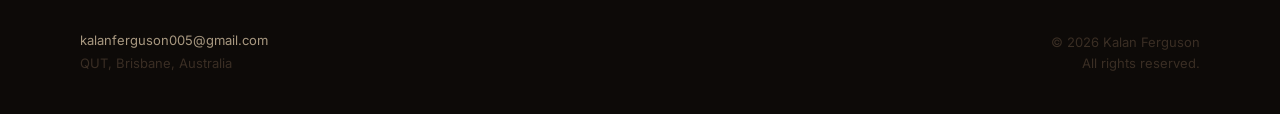
==== commit 4dcf9b24: "Update Update GPA, reshift to energy aligned focus" ====
--- a/index.html
+++ b/index.html
@@ -3,7 +3,7 @@
 <head>
 <meta charset="UTF-8">
 <link rel="icon" type="image/png" href="img/kf-logo.png"><meta name="viewport" content="width=device-width, initial-scale=1.0">
-<meta name="description" content="Kalan Ferguson   Mechanical Engineering (Honours) with Aerospace Minor at QUT. Structural analysis, fatigue modelling, defence systems.">
+<meta name="description" content="Kalan Ferguson: Mechanical Engineering (Honours) with Aerospace Minor at QUT. Structural analysis, fatigue modelling, and thermofluid systems for defence, aerospace, and energy infrastructure.">
 <title>Kalan Ferguson | Mechanical & Aerospace Engineer</title>
 <link rel="preconnect" href="https://fonts.googleapis.com">
 <link rel="preconnect" href="https://fonts.gstatic.com" crossorigin>
@@ -698,7 +698,7 @@
       <span class="hero-label">Third Year &middot; Mechanical Engineering (Honours) &middot; Aerospace Minor &middot; QUT</span>
       <h1>First&#8209;<br>Principles<br>Engineering</h1>
       
-      <p class="sub">Structural analysis, fatigue modelling, and systems-level design for defence and aerospace.<br><span style="color:rgba(246,146,81,0.80);">Actively seeking a 2026 internship   aerospace, defence, advanced manufacturing.</span></p>
+      <p class="sub">Structural analysis, fatigue modelling, and thermofluid systems engineering for defence, aerospace, and energy infrastructure.<br><span style="color:rgba(246,146,81,0.80);">Actively seeking a 2026 internship: aerospace, defence, energy, and advanced manufacturing.</span></p>
       <div class="hero-actions">
         <a href="#work" class="btn-primary">View the Work</a>
         <a href="#about" class="btn-ghost">About me</a>
@@ -732,12 +732,12 @@
     </div>
     <div class="stat-col reveal">
       <span class="lbl">Cumulative GPA</span>
-      <span class="val" data-count="5.8" data-suffix=" / 7">5.8 / 7</span>
+      <span class="val" data-count="5.7" data-suffix=" / 7">5.7 / 7</span>
       <span class="sub">Overall academic record</span>
     </div>
     <div class="stat-col reveal">
       <span class="lbl">Major GPA</span>
-      <span class="val" data-count="6.4" data-suffix=" / 7">6.4 / 7</span>
+      <span class="val" data-count="6.0" data-suffix=" / 7">6.0 / 7</span>
       <span class="sub">Dean's Commendation</span>
     </div>
     <div class="stat-col reveal">
@@ -799,7 +799,7 @@
         <span class="section-tag">About</span>
         <h2>A first-principles engineer.</h2>
         <p>I am a third-year Mechanical Engineering (Honours) student at QUT with an Aerospace Minor. My approach to engineering is grounded in first principles: I decompose systems into their load paths, failure modes, and energy flows before touching any software, then validate analytically before committing to FEA or CAD.</p>
-        <p>My technical work spans structural analysis, fatigue modelling, kinematics, aerodynamics, and thermodynamics. I maintain a deep interest in <span class="em">Australian sovereign defence capability</span> and the engineering behind platforms that define it. I want to contribute directly to programmes like the <span class="em">MQ-28A Ghost Bat</span>, AUKUS Pillar II advanced capabilities, and the structural design work underpinning next-generation autonomous airframes.</p>
+        <p>My technical work spans structural analysis, fatigue modelling, kinematics, aerodynamics, and thermodynamics: the same first-principles physics that governs thermal management and energy flow in any high-density system, whether that is a turbine, a weld group, or a data centre. I maintain a deep interest in <span class="em">Australian sovereign defence capability</span> and the engineering behind platforms that define it, and an equal interest in the physical constraints now reshaping energy infrastructure: the power density, cooling, and grid-capacity limits behind the AI buildout. I want to contribute directly to programmes like the <span class="em">MQ-28A Ghost Bat</span> and AUKUS Pillar II advanced capabilities, or to the structural and thermal engineering problems facing energy majors and infrastructure consultancies as demand scales.</p>
         <p>Outside coursework, I am one of two aerostructural leads on a QUT Aerospace Society design team developing a twin-boom, push-pull, fully autonomous racing UAV from blank-sheet conceptual design. I led configuration trade studies across propulsion layouts, tail arrangements, and airframe architectures, and drove the airfoil selection process evaluating Selig, Eppler, Drela, and NACA families at Re ~110k, ultimately recommending NACA 4412. Current work covers aerodynamic sizing methodology and early CAD. Next phases: OpenVSP validation, ANSYS structural FEA, and prototype fabrication with ArduPilot integration.</p>
       </div>
       <div class="about-side reveal">
@@ -809,11 +809,11 @@
         </div>
         <div class="stat-card">
           <span class="k">Cumulative GPA</span>
-          <div class="v">5.8 / 7.0<small>Overall academic record across all units</small></div>
+          <div class="v">5.7 / 7.0<small>Overall academic record across all units</small></div>
         </div>
         <div class="stat-card">
           <span class="k">Major GPA</span>
-          <div class="v">6.4 / 7.0<small>Engineering major units only. Dean's Commendation.</small></div>
+          <div class="v">6.0 / 7.0<small>Engineering major units only. Dean's Commendation.</small></div>
         </div>
         <div class="stat-card">
           <span class="k">Security vetting</span>
@@ -834,7 +834,7 @@
   <div class="shell">
     <div class="section-header">
       <span class="section-tag">Writing</span>
-      <h2 class="reveal">Defence strategy and<br>systems analysis.</h2>
+      <h2 class="reveal">Defence strategy and<br>physical infrastructure.</h2>
     </div>
     <div class="writing-grid">
       <!-- Published -->
@@ -856,12 +856,21 @@
             <span style="font-family:var(--font-mono);font-size:9px;color:var(--pebble);letter-spacing:0.18em;text-transform:uppercase">In Progress</span>
           </div>
           <div class="writing-card-body">
-            <span class="card-tag">Autonomous Systems</span>
-            <h3>Anduril Ghost Shark</h3>
-            <p>Australia's acquisition of Anduril's extra-large autonomous underwater vehicle and its implications for Indo-Pacific deterrence.</p>
+            <span class="card-tag">Defence Industry</span>
+            <h3>Anduril and the software-defined defence prime</h3>
+            <p>How mass-manufactured hardware, the Lattice autonomy stack, and a procurement model built to move at software speed are letting Anduril challenge the traditional prime playbook.</p>
           </div>
         </div>
-        
+        <div class="writing-card muted reveal">
+          <div class="writing-card-img short">
+            <span style="font-family:var(--font-mono);font-size:9px;color:var(--pebble);letter-spacing:0.18em;text-transform:uppercase">Researching</span>
+          </div>
+          <div class="writing-card-body">
+            <span class="card-tag">Energy Systems</span>
+            <h3>AI's physical ceiling: power, heat, and the grid</h3>
+            <p>Compute scaling is bounded by thermodynamics and energy supply, not chip design. An engineering read on what that means for the datacentre buildout.</p>
+          </div>
+        </div>
       </div>
     </div>
     <div style="text-align:center;margin-top:48px">
@@ -876,11 +885,11 @@
     <div class="footer-grid">
       <div class="brand-col">
         <div class="brand-row"><img src="img/kf-logo.png" alt="KF"><span>Kalan Ferguson</span></div>
-        <p>Mechanical engineer. First-principles approach. Brisbane, open to defence and aerospace roles.</p>
+        <p>Mechanical engineer. First-principles approach. Brisbane, open to defence, aerospace, and energy infrastructure roles.</p>
         <div>
           <h4>Connect</h4>
           <div class="social-row">
-            <a href="https://linkedin.com/in/kalan-ferguson-288858326" target="_blank" rel="noopener" aria-label="LinkedIn">
+            <a href="https://www.linkedin.com/in/kalan-ferguson-288858326/" target="_blank" rel="noopener" aria-label="LinkedIn">
               <svg viewBox="0 0 24 24" fill="currentColor"><path d="M4 4h4v4H4zm0 6h4v10H4zm6 0h3.8v1.4c.6-1 1.9-1.7 3.7-1.7 3.6 0 4.5 2.1 4.5 5V20h-4v-4.6c0-1.4-.5-2.4-1.8-2.4-1.4 0-2.2 1-2.2 2.4V20h-4z"/></svg>
             </a>
           </div>
@@ -901,15 +910,15 @@
         <h4>Writing</h4>
         <div class="links">
           <a href="ghostbat.html">MQ-28A Ghost Bat</a>
-          <a href="#writing" style="opacity:0.35;pointer-events:none">Anduril Ghost Shark</a>
-          <a href="#writing" style="opacity:0.35;pointer-events:none">Hypersonic Launch Systems</a>
+          <a href="#writing" style="opacity:0.35;pointer-events:none">Anduril and the Defence Primes</a>
+          <a href="#writing" style="opacity:0.35;pointer-events:none">Physical Limits of AI Infrastructure</a>
         </div>
       </div>
       <div>
         <h4>Direct</h4>
         <div class="links">
           <a href="mailto:kalanferguson005@gmail.com">kalanferguson005@gmail.com</a>
-          <a href="https://linkedin.com/in/kalan-ferguson-288858326" target="_blank" rel="noopener">LinkedIn</a>
+          <a href="https://www.linkedin.com/in/kalan-ferguson-288858326/" target="_blank" rel="noopener">LinkedIn</a>
           <a href="resume.html">Resume (PDF)</a>
         </div>
       </div>
@@ -969,7 +978,7 @@
 function countUp(el) {
   var target = parseFloat(el.dataset.count);
   var suffix = el.dataset.suffix || '';
-  var isFloat = String(target).includes('.');
+  var isFloat = el.dataset.count.includes('.');
   var start = performance.now();
   var dur = 1400;
   (function tick(now) {
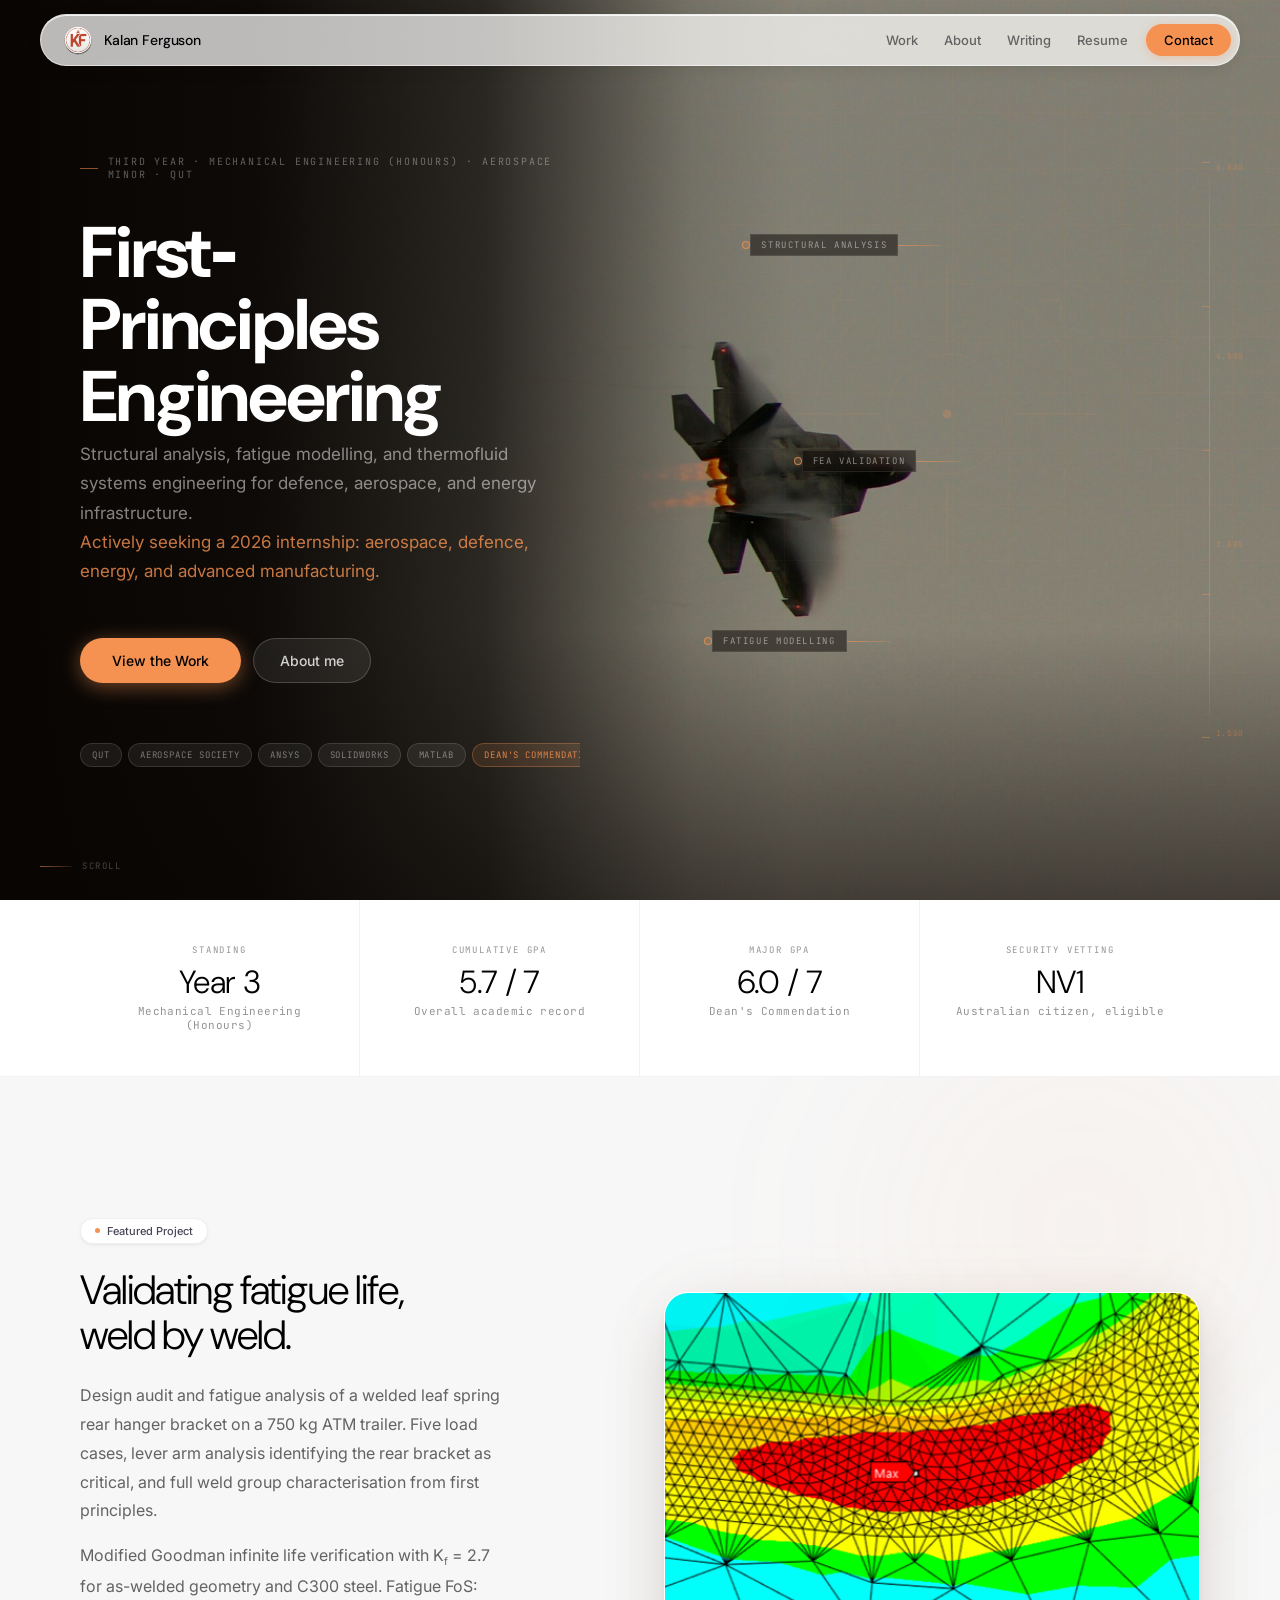
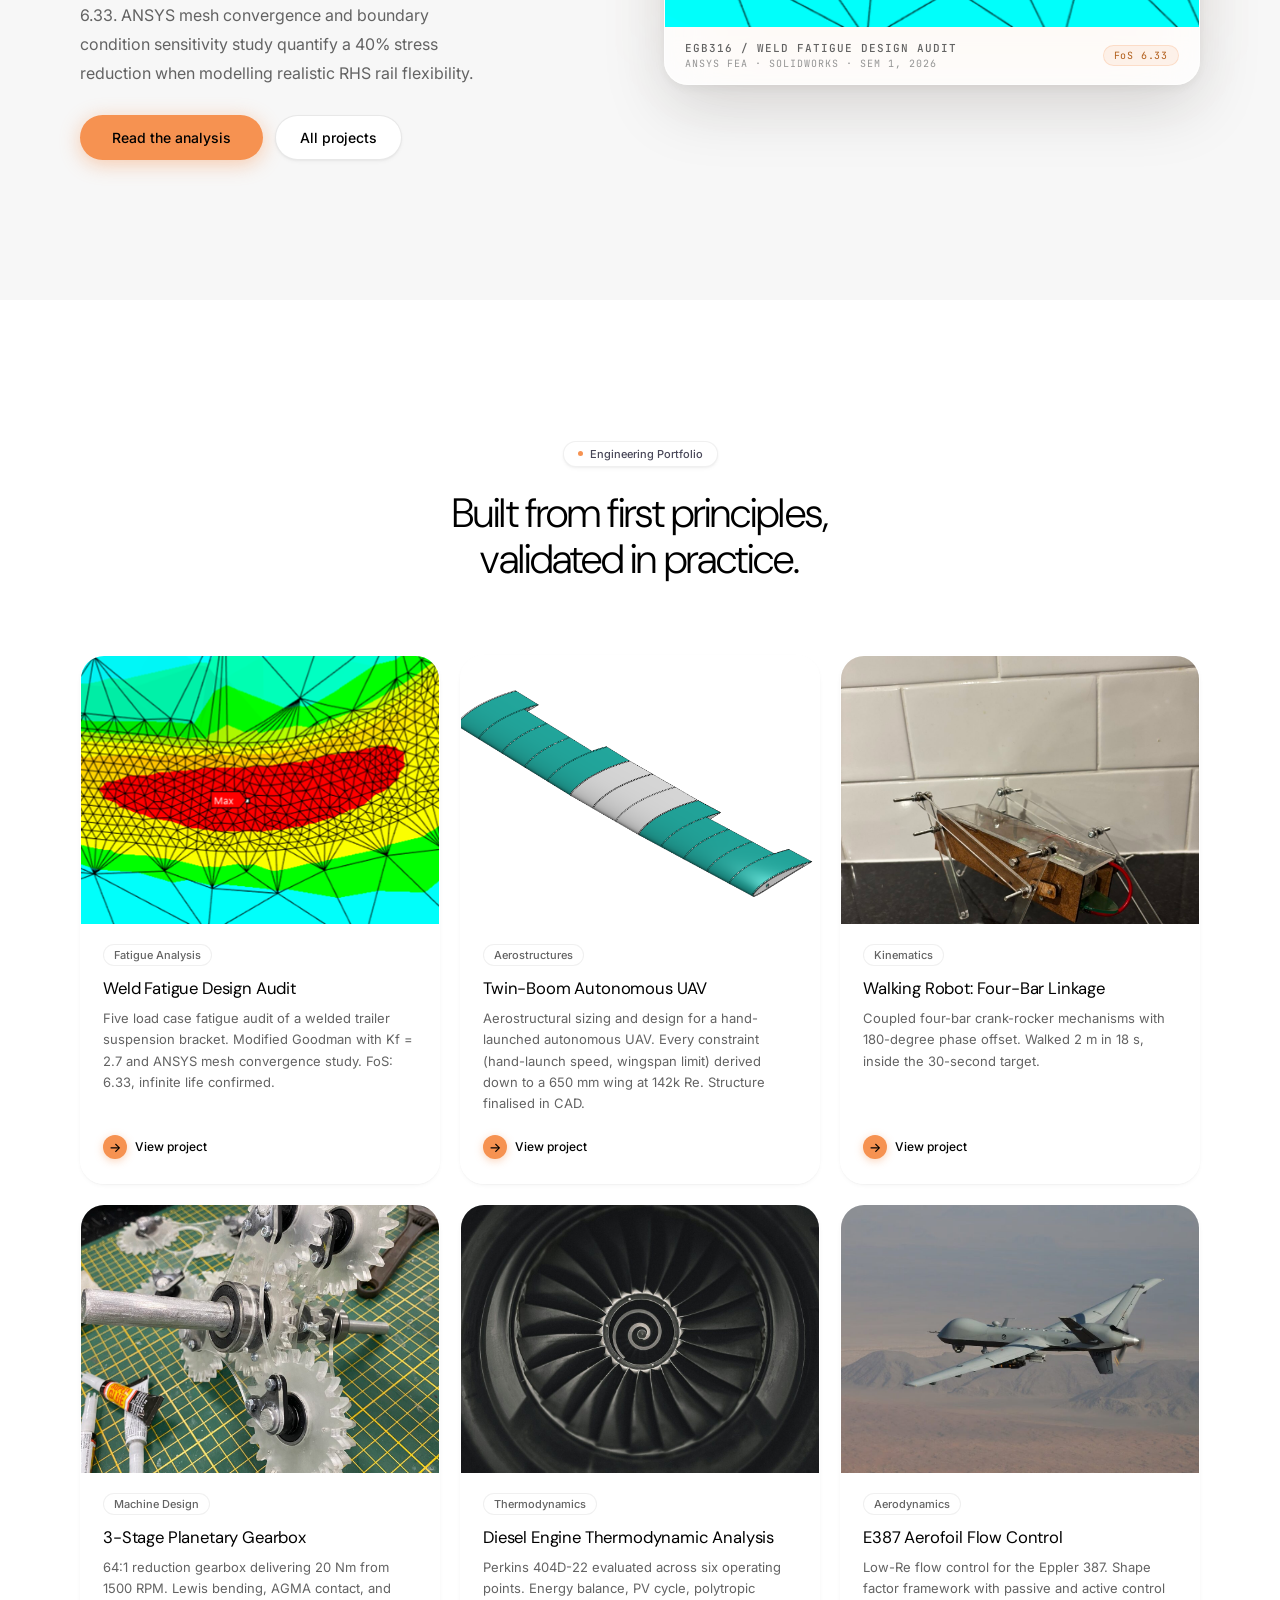
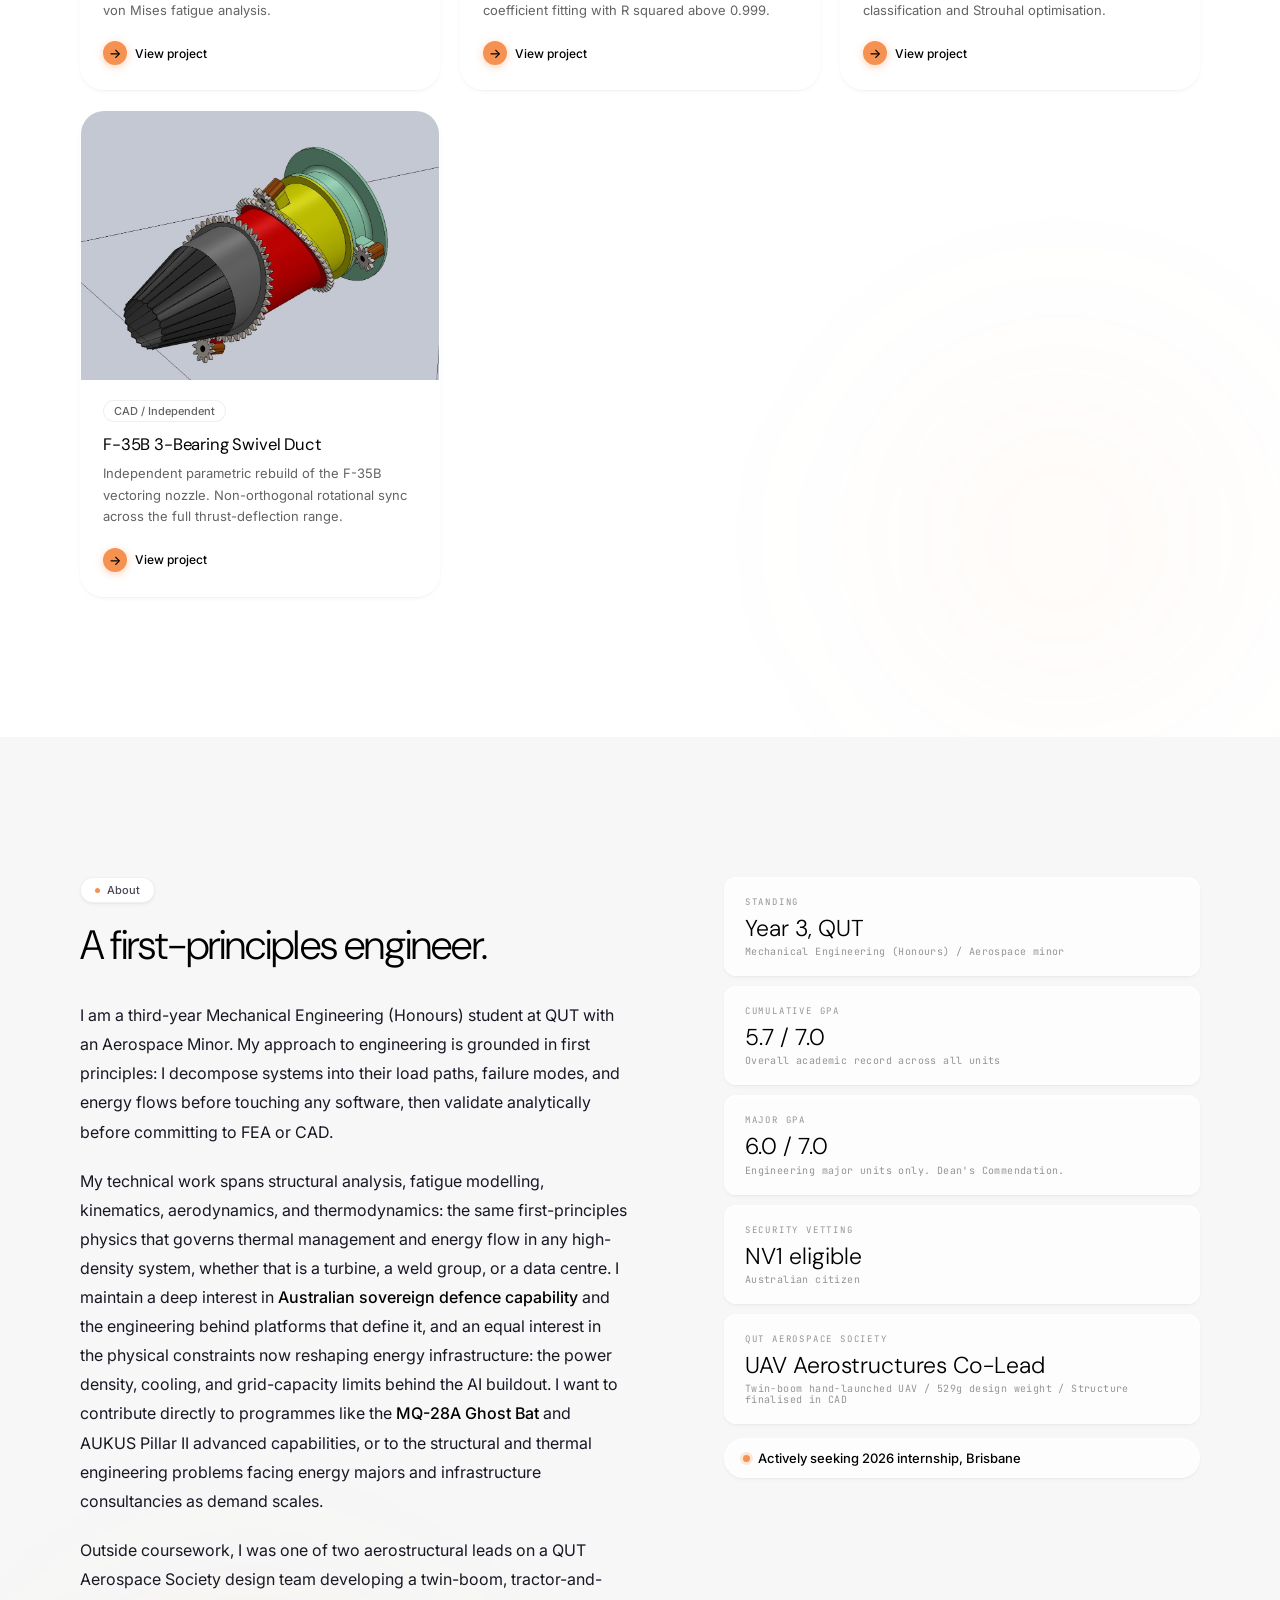
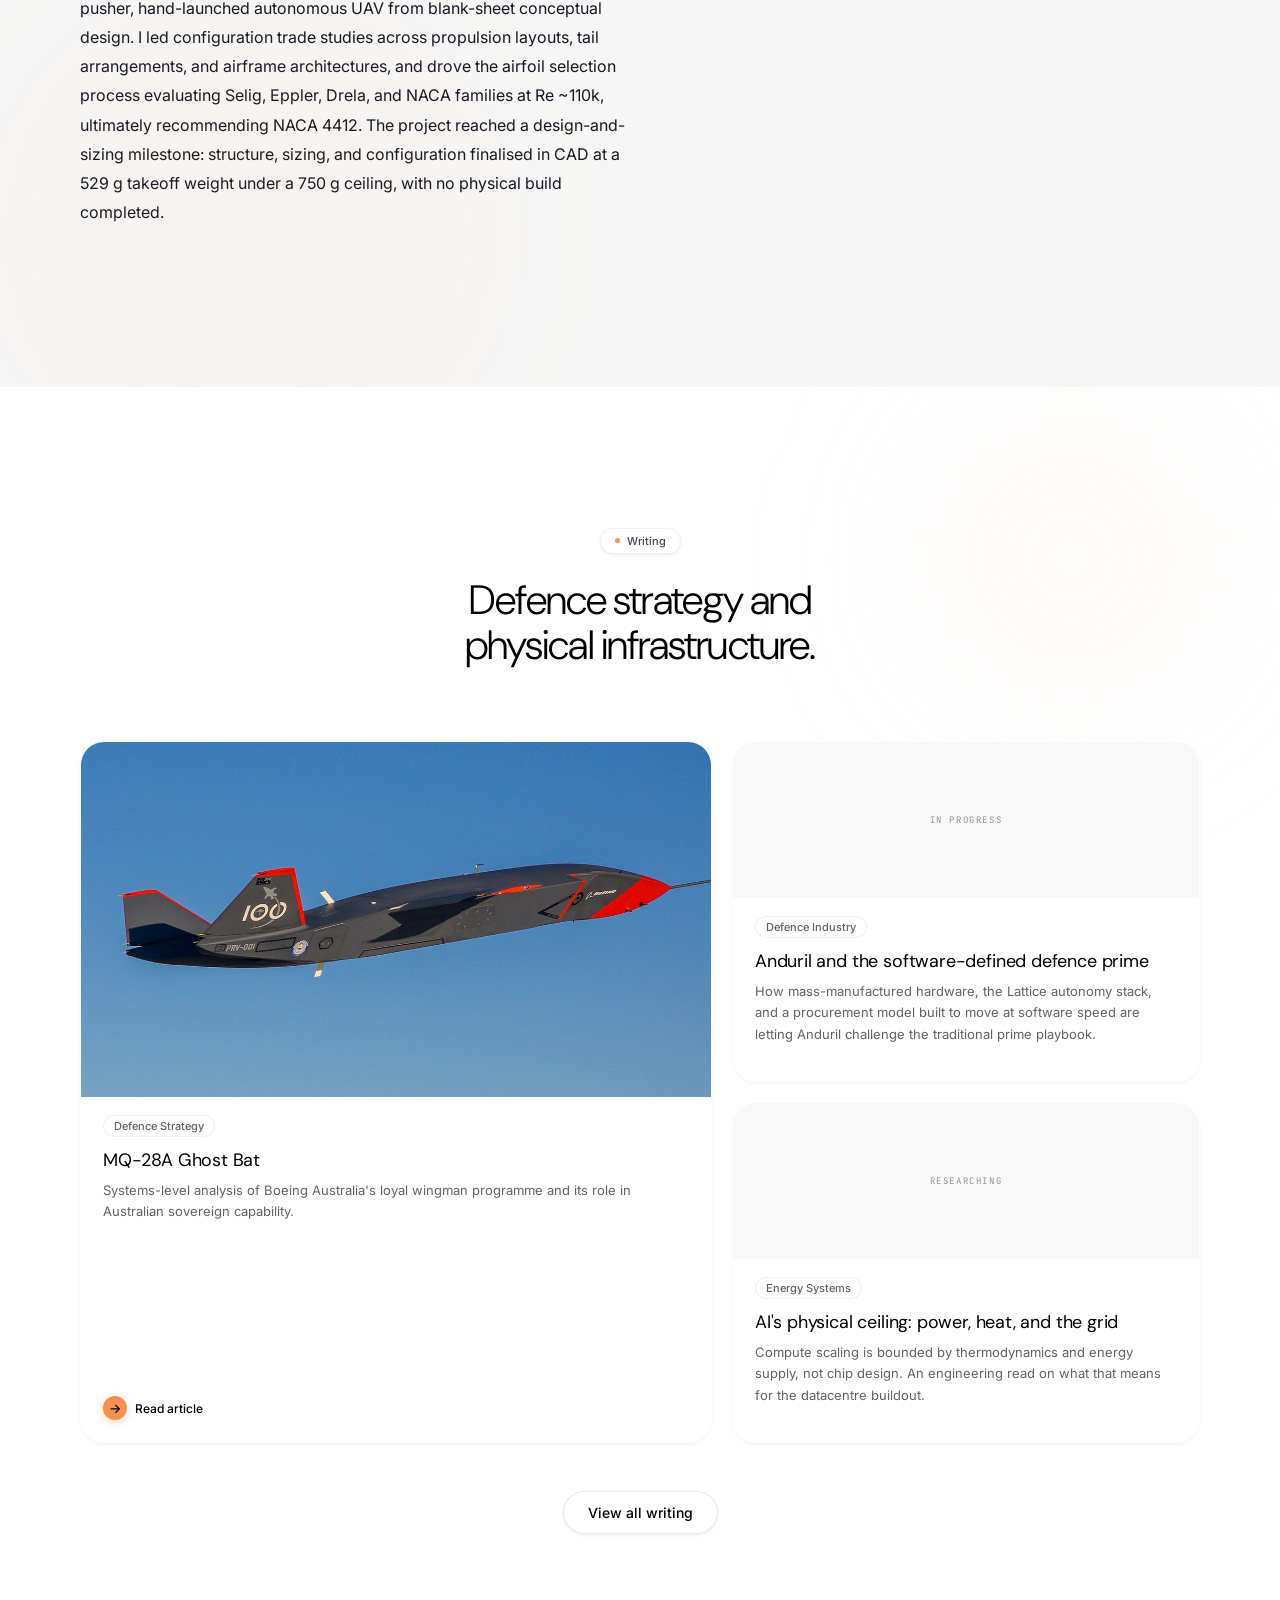
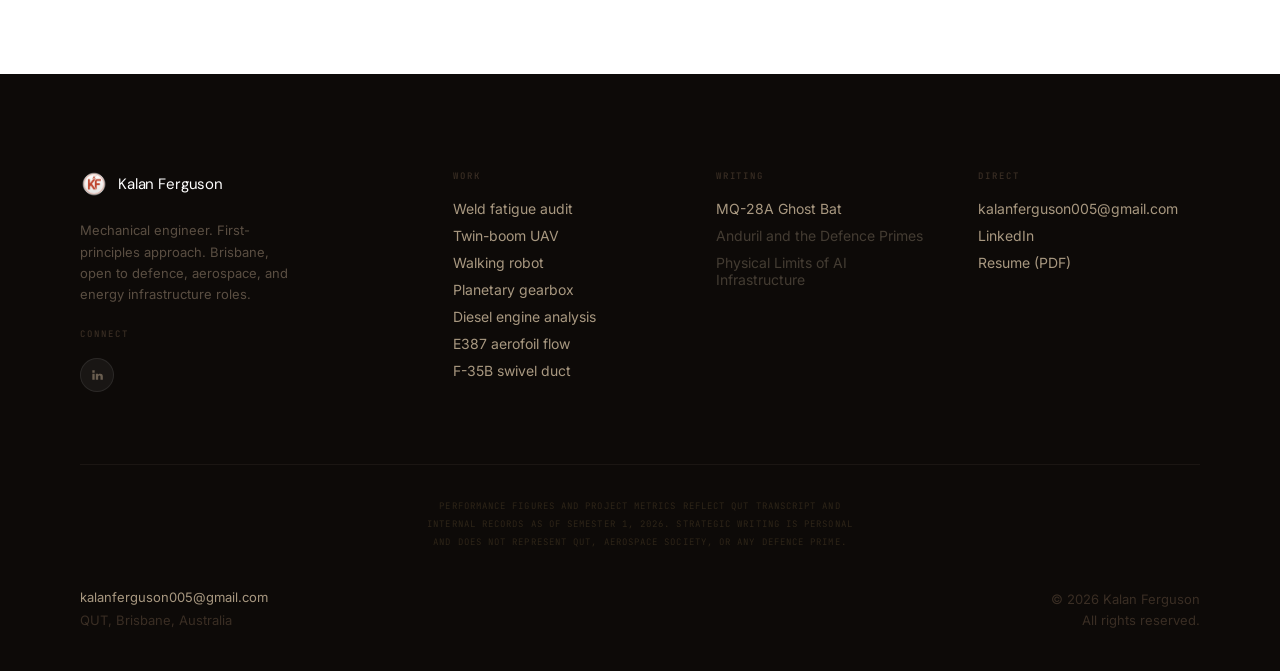
==== commit 5d04d265: "Add UAV Project" ====
--- a/index.html
+++ b/index.html
@@ -800,7 +800,7 @@
         <h2>A first-principles engineer.</h2>
         <p>I am a third-year Mechanical Engineering (Honours) student at QUT with an Aerospace Minor. My approach to engineering is grounded in first principles: I decompose systems into their load paths, failure modes, and energy flows before touching any software, then validate analytically before committing to FEA or CAD.</p>
         <p>My technical work spans structural analysis, fatigue modelling, kinematics, aerodynamics, and thermodynamics: the same first-principles physics that governs thermal management and energy flow in any high-density system, whether that is a turbine, a weld group, or a data centre. I maintain a deep interest in <span class="em">Australian sovereign defence capability</span> and the engineering behind platforms that define it, and an equal interest in the physical constraints now reshaping energy infrastructure: the power density, cooling, and grid-capacity limits behind the AI buildout. I want to contribute directly to programmes like the <span class="em">MQ-28A Ghost Bat</span> and AUKUS Pillar II advanced capabilities, or to the structural and thermal engineering problems facing energy majors and infrastructure consultancies as demand scales.</p>
-        <p>Outside coursework, I am one of two aerostructural leads on a QUT Aerospace Society design team developing a twin-boom, push-pull, fully autonomous racing UAV from blank-sheet conceptual design. I led configuration trade studies across propulsion layouts, tail arrangements, and airframe architectures, and drove the airfoil selection process evaluating Selig, Eppler, Drela, and NACA families at Re ~110k, ultimately recommending NACA 4412. Current work covers aerodynamic sizing methodology and early CAD. Next phases: OpenVSP validation, ANSYS structural FEA, and prototype fabrication with ArduPilot integration.</p>
+        <p>Outside coursework, I was one of two aerostructural leads on a QUT Aerospace Society design team developing a twin-boom, tractor-and-pusher, hand-launched autonomous UAV from blank-sheet conceptual design. I led configuration trade studies across propulsion layouts, tail arrangements, and airframe architectures, and drove the airfoil selection process evaluating Selig, Eppler, Drela, and NACA families at Re ~110k, ultimately recommending NACA 4412. The project reached a design-and-sizing milestone: structure, sizing, and configuration finalised in CAD at a 529 g takeoff weight under a 750 g ceiling, with no physical build completed.</p>
       </div>
       <div class="about-side reveal">
         <div class="stat-card">
@@ -820,8 +820,8 @@
           <div class="v">NV1 eligible<small>Australian citizen</small></div>
         </div>
         <div class="stat-card">
-          <span class="k">Active   QUT Aerospace Society</span>
-          <div class="v">UAV Aerostructures Lead<small>Twin-boom autonomous racer / 500g MTOW / Conceptual design phase</small></div>
+          <span class="k">QUT Aerospace Society</span>
+          <div class="v">UAV Aerostructures Co-Lead<small>Twin-boom hand-launched UAV / 529g design weight / Structure finalised in CAD</small></div>
         </div>
         <div class="open-pill">Actively seeking 2026 internship, Brisbane</div>
       </div>
@@ -899,6 +899,7 @@
         <h4>Work</h4>
         <div class="links">
           <a href="projects/weld-fatigue.html">Weld fatigue audit</a>
+          <a href="projects/uav-aerostructures.html">Twin-boom UAV</a>
           <a href="projects/walking-robot.html">Walking robot</a>
           <a href="projects/planetary-gearbox.html">Planetary gearbox</a>
           <a href="projects/diesel-engine.html">Diesel engine analysis</a>
@@ -936,6 +937,7 @@
 /* ── PROJECTS ────────────────────────────────────────── */
 var PROJECTS = [
   { tag:"Fatigue Analysis",  title:"Weld Fatigue Design Audit",             summary:"Five load case fatigue audit of a welded trailer suspension bracket. Modified Goodman with Kf = 2.7 and ANSYS mesh convergence study. FoS: 6.33, infinite life confirmed.",    url:"projects/weld-fatigue.html",      img:"img/projects/weld-mesh-critical.png" },
+  { tag:"Aerostructures",    title:"Twin-Boom Autonomous UAV",              summary:"Aerostructural sizing and design for a hand-launched autonomous UAV. Every constraint (hand-launch speed, wingspan limit) derived down to a 650 mm wing at 142k Re. Structure finalised in CAD.", url:"projects/uav-aerostructures.html", img:"img/projects/uav-wing-iso.png" },
   { tag:"Kinematics",        title:"Walking Robot: Four-Bar Linkage",       summary:"Coupled four-bar crank-rocker mechanisms with 180-degree phase offset. Walked 2 m in 18 s, inside the 30-second target.",                                    url:"projects/walking-robot.html",     img:"img/projects/robot-iso-full.jpg" },
   { tag:"Machine Design",    title:"3-Stage Planetary Gearbox",             summary:"64:1 reduction gearbox delivering 20 Nm from 1500 RPM. Lewis bending, AGMA contact, and von Mises fatigue analysis.",                                         url:"projects/planetary-gearbox.html", img:"img/projects/gbx-assembly.jpg" },
   { tag:"Thermodynamics",    title:"Diesel Engine Thermodynamic Analysis",  summary:"Perkins 404D-22 evaluated across six operating points. Energy balance, PV cycle, polytropic coefficient fitting with R squared above 0.999.",               url:"projects/diesel-engine.html",     img:"img/projects/thermo-turbine.jpg" },
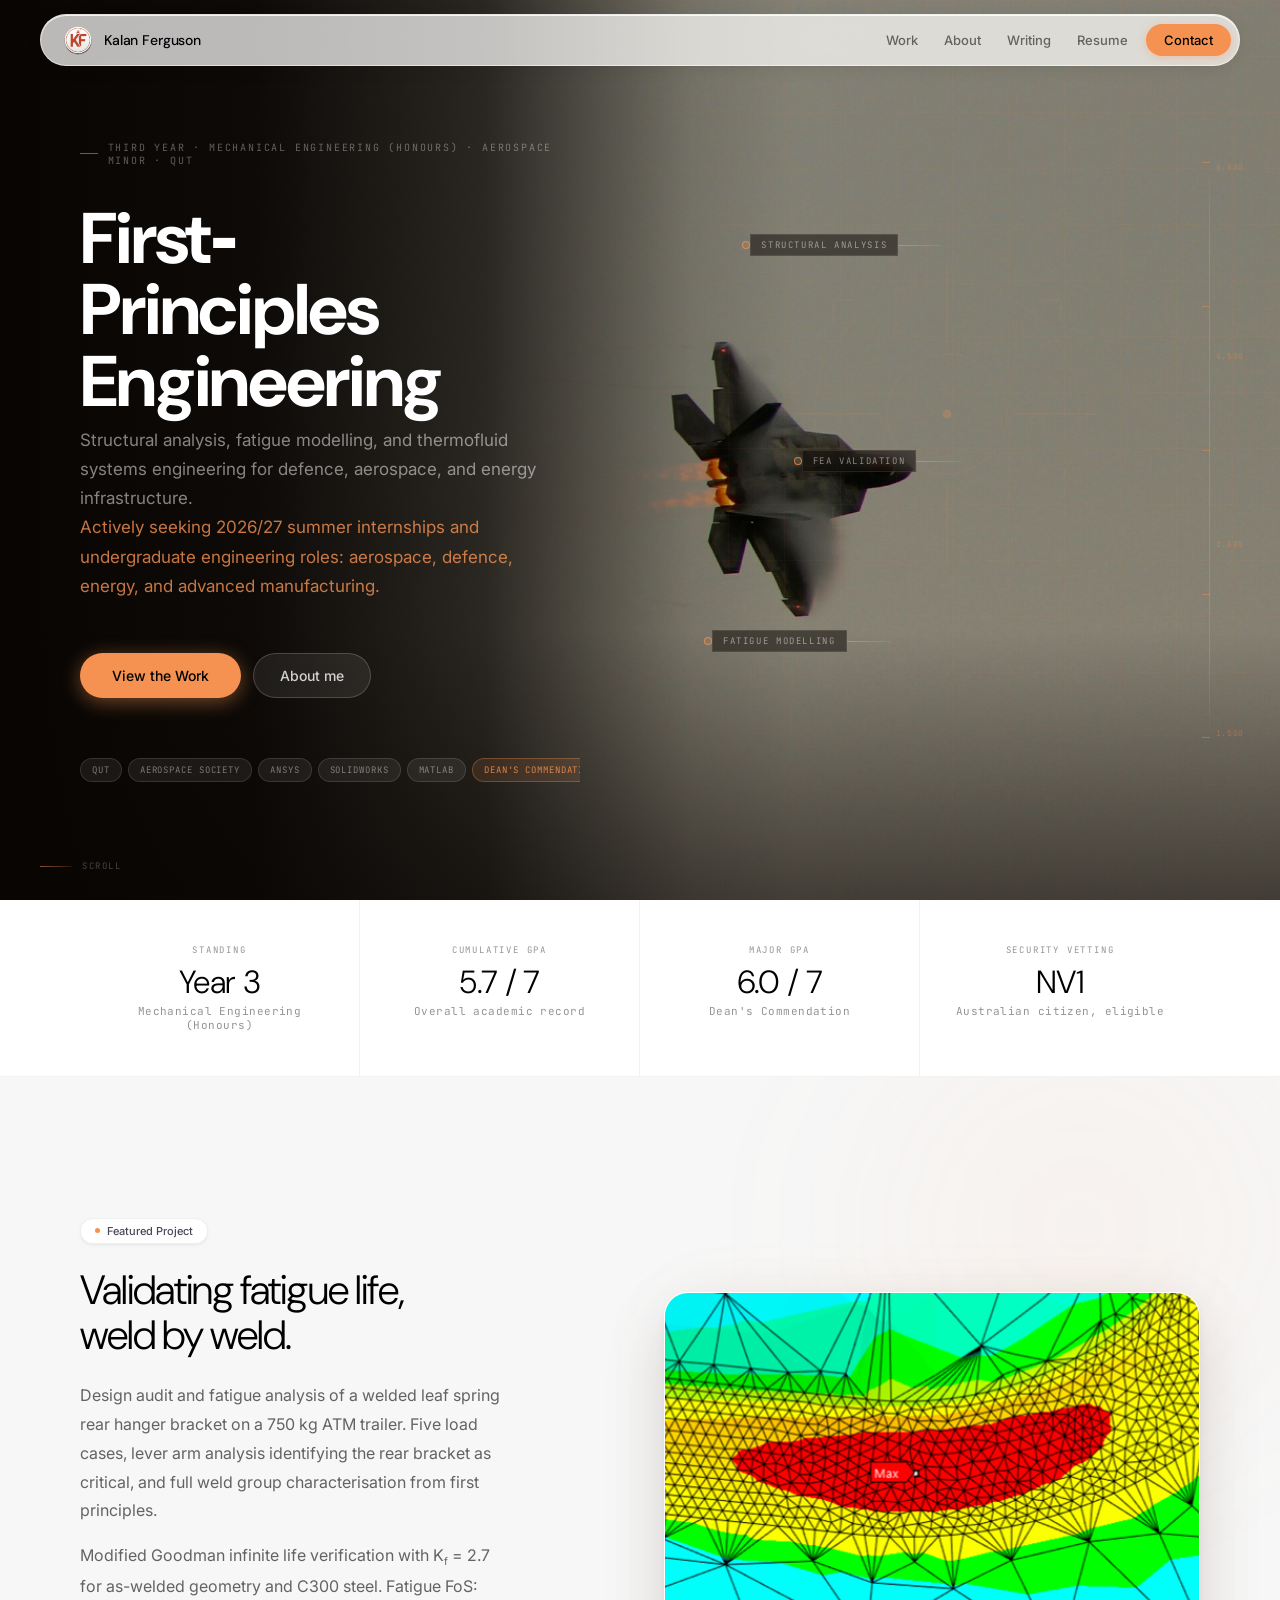
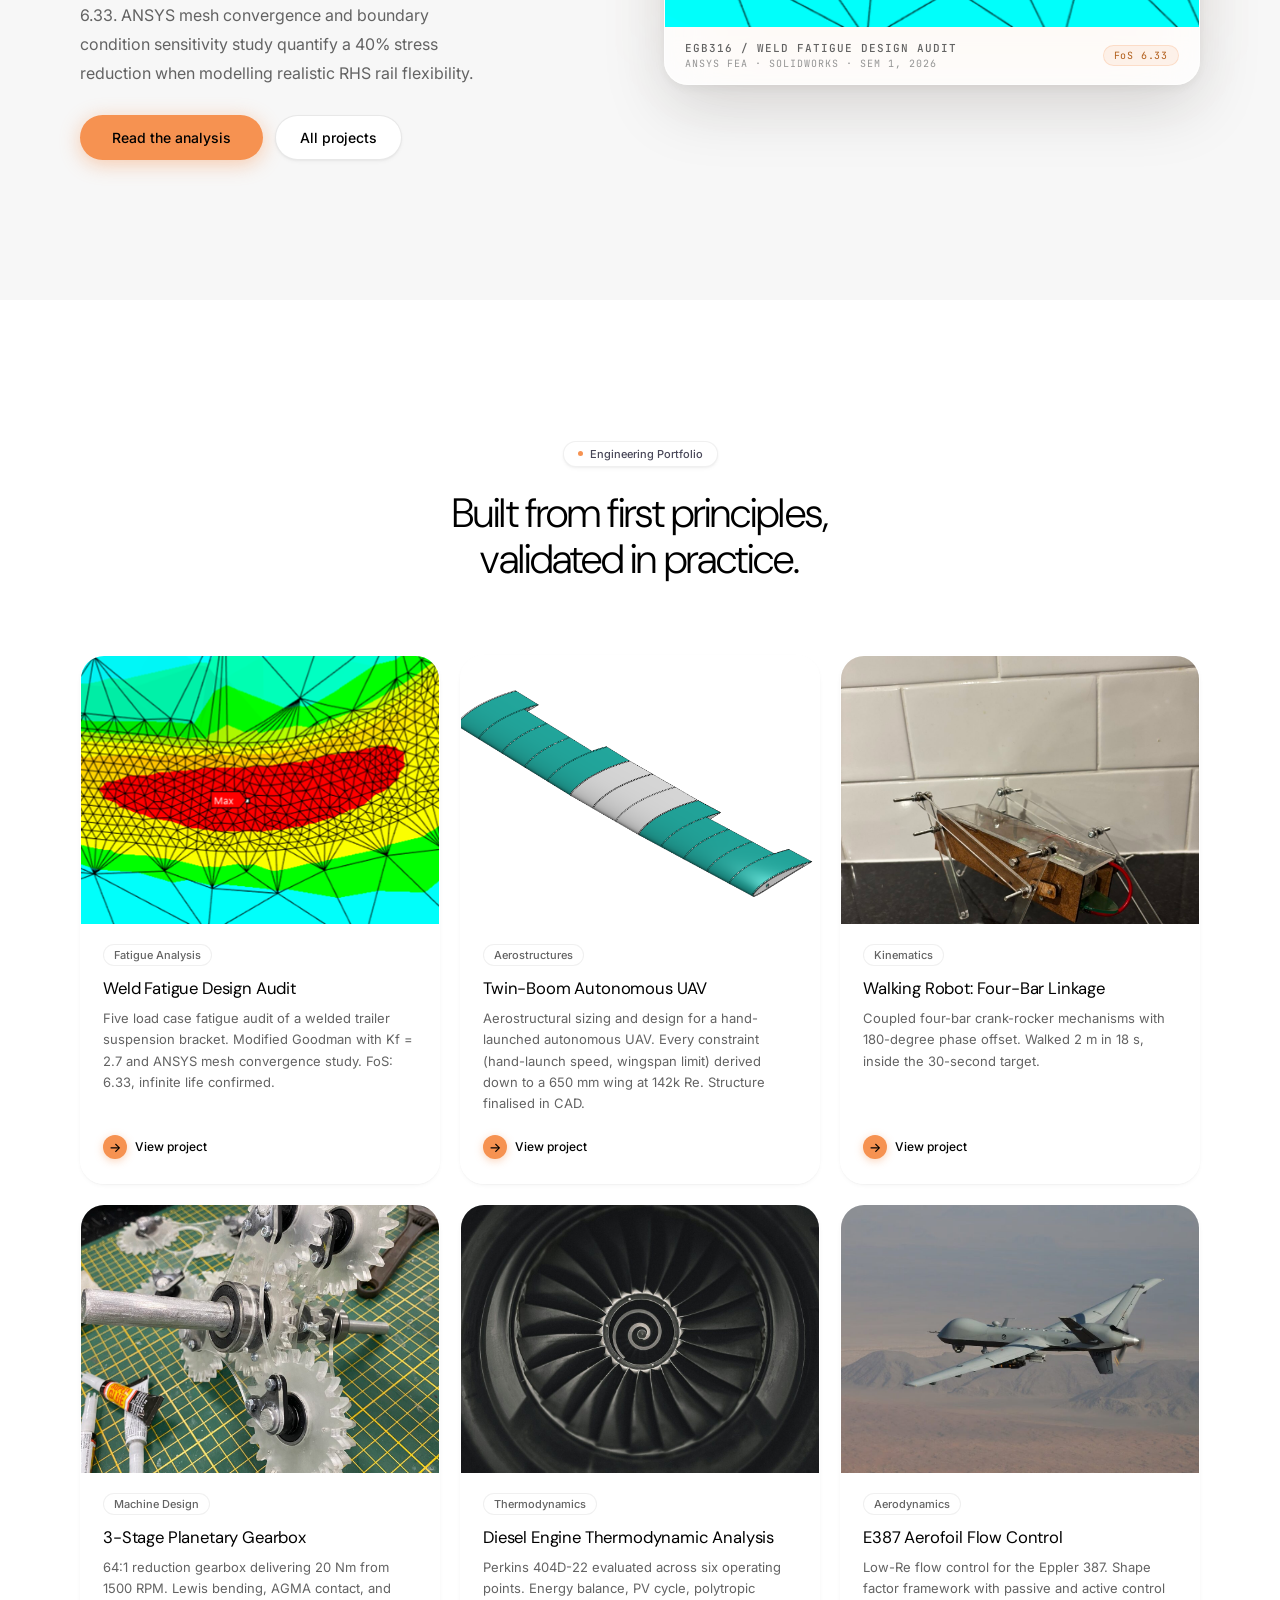
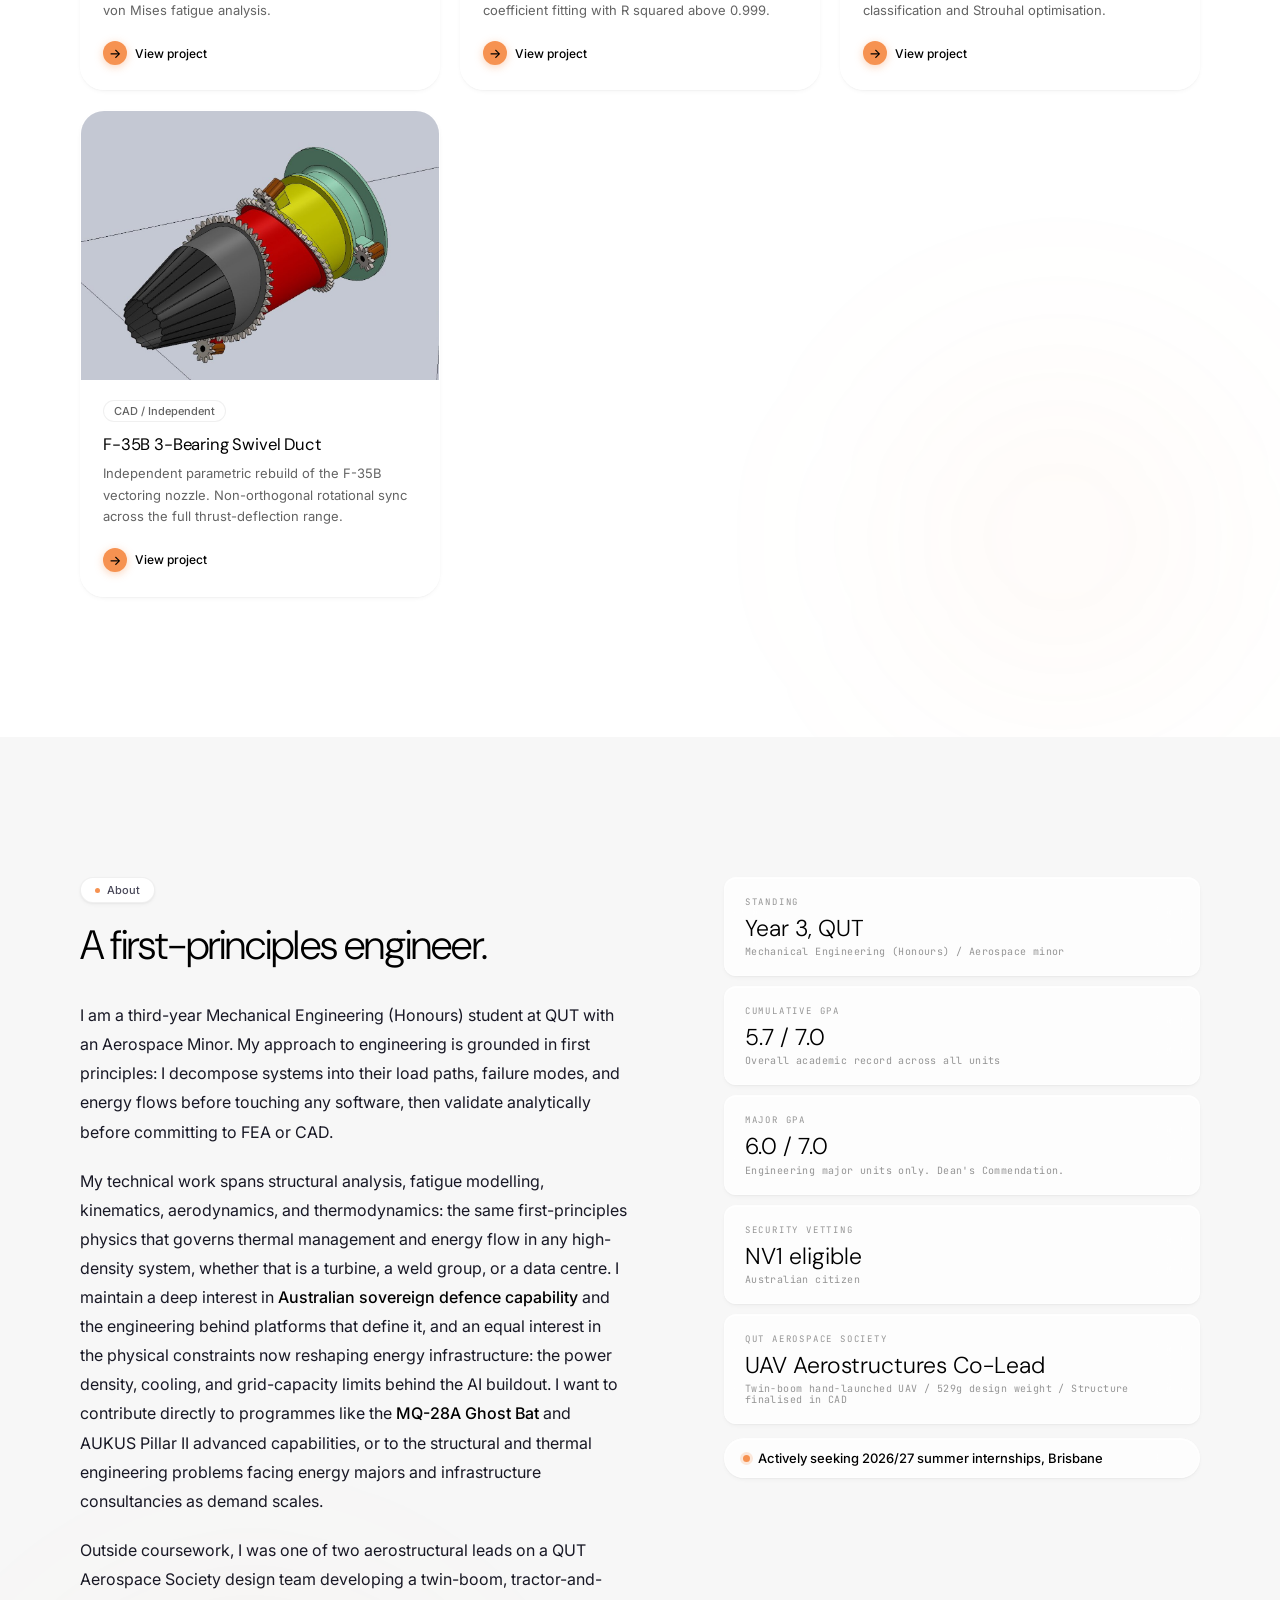
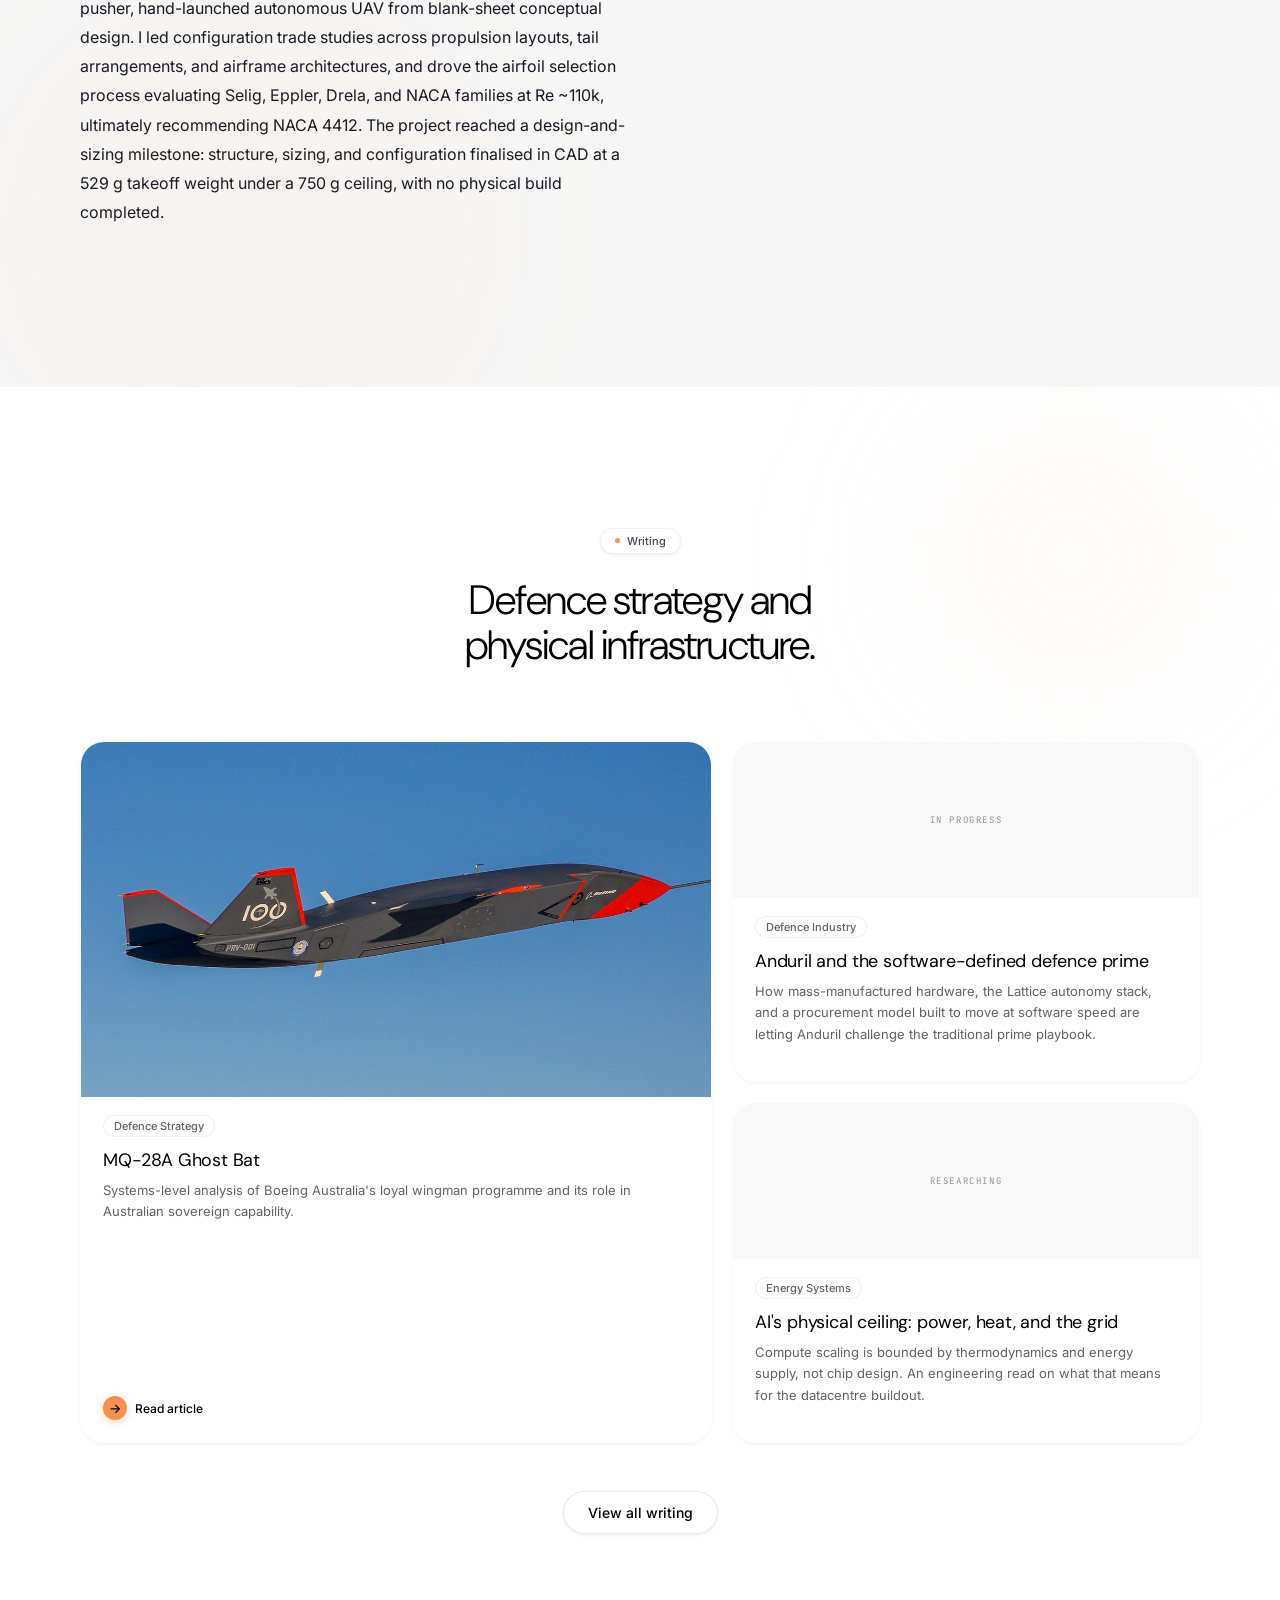
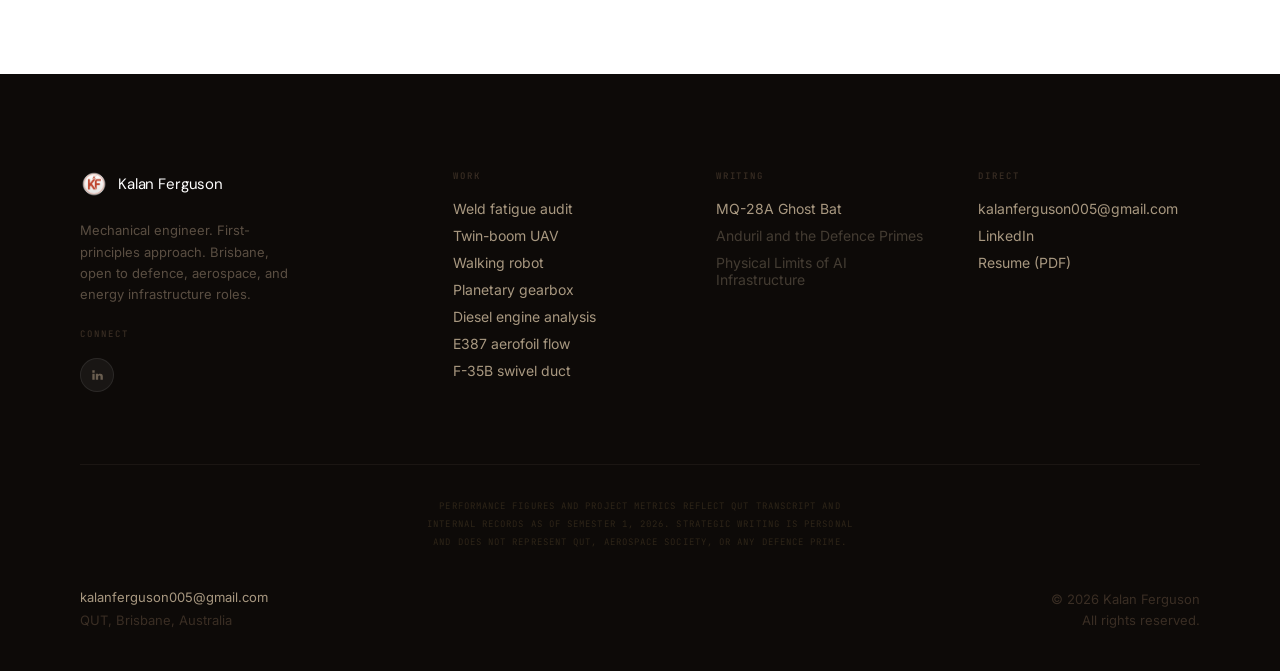
==== commit 947c0222: "changes" ====
--- a/index.html
+++ b/index.html
@@ -698,7 +698,7 @@
       <span class="hero-label">Third Year &middot; Mechanical Engineering (Honours) &middot; Aerospace Minor &middot; QUT</span>
       <h1>First&#8209;<br>Principles<br>Engineering</h1>
       
-      <p class="sub">Structural analysis, fatigue modelling, and thermofluid systems engineering for defence, aerospace, and energy infrastructure.<br><span style="color:rgba(246,146,81,0.80);">Actively seeking a 2026 internship: aerospace, defence, energy, and advanced manufacturing.</span></p>
+      <p class="sub">Structural analysis, fatigue modelling, and thermofluid systems engineering for defence, aerospace, and energy infrastructure.<br><span style="color:rgba(246,146,81,0.80);">Actively seeking 2026/27 summer internships and undergraduate engineering roles: aerospace, defence, energy, and advanced manufacturing.</span></p>
       <div class="hero-actions">
         <a href="#work" class="btn-primary">View the Work</a>
         <a href="#about" class="btn-ghost">About me</a>
@@ -823,7 +823,7 @@
           <span class="k">QUT Aerospace Society</span>
           <div class="v">UAV Aerostructures Co-Lead<small>Twin-boom hand-launched UAV / 529g design weight / Structure finalised in CAD</small></div>
         </div>
-        <div class="open-pill">Actively seeking 2026 internship, Brisbane</div>
+        <div class="open-pill">Actively seeking 2026/27 summer internships, Brisbane</div>
       </div>
     </div>
   </div>
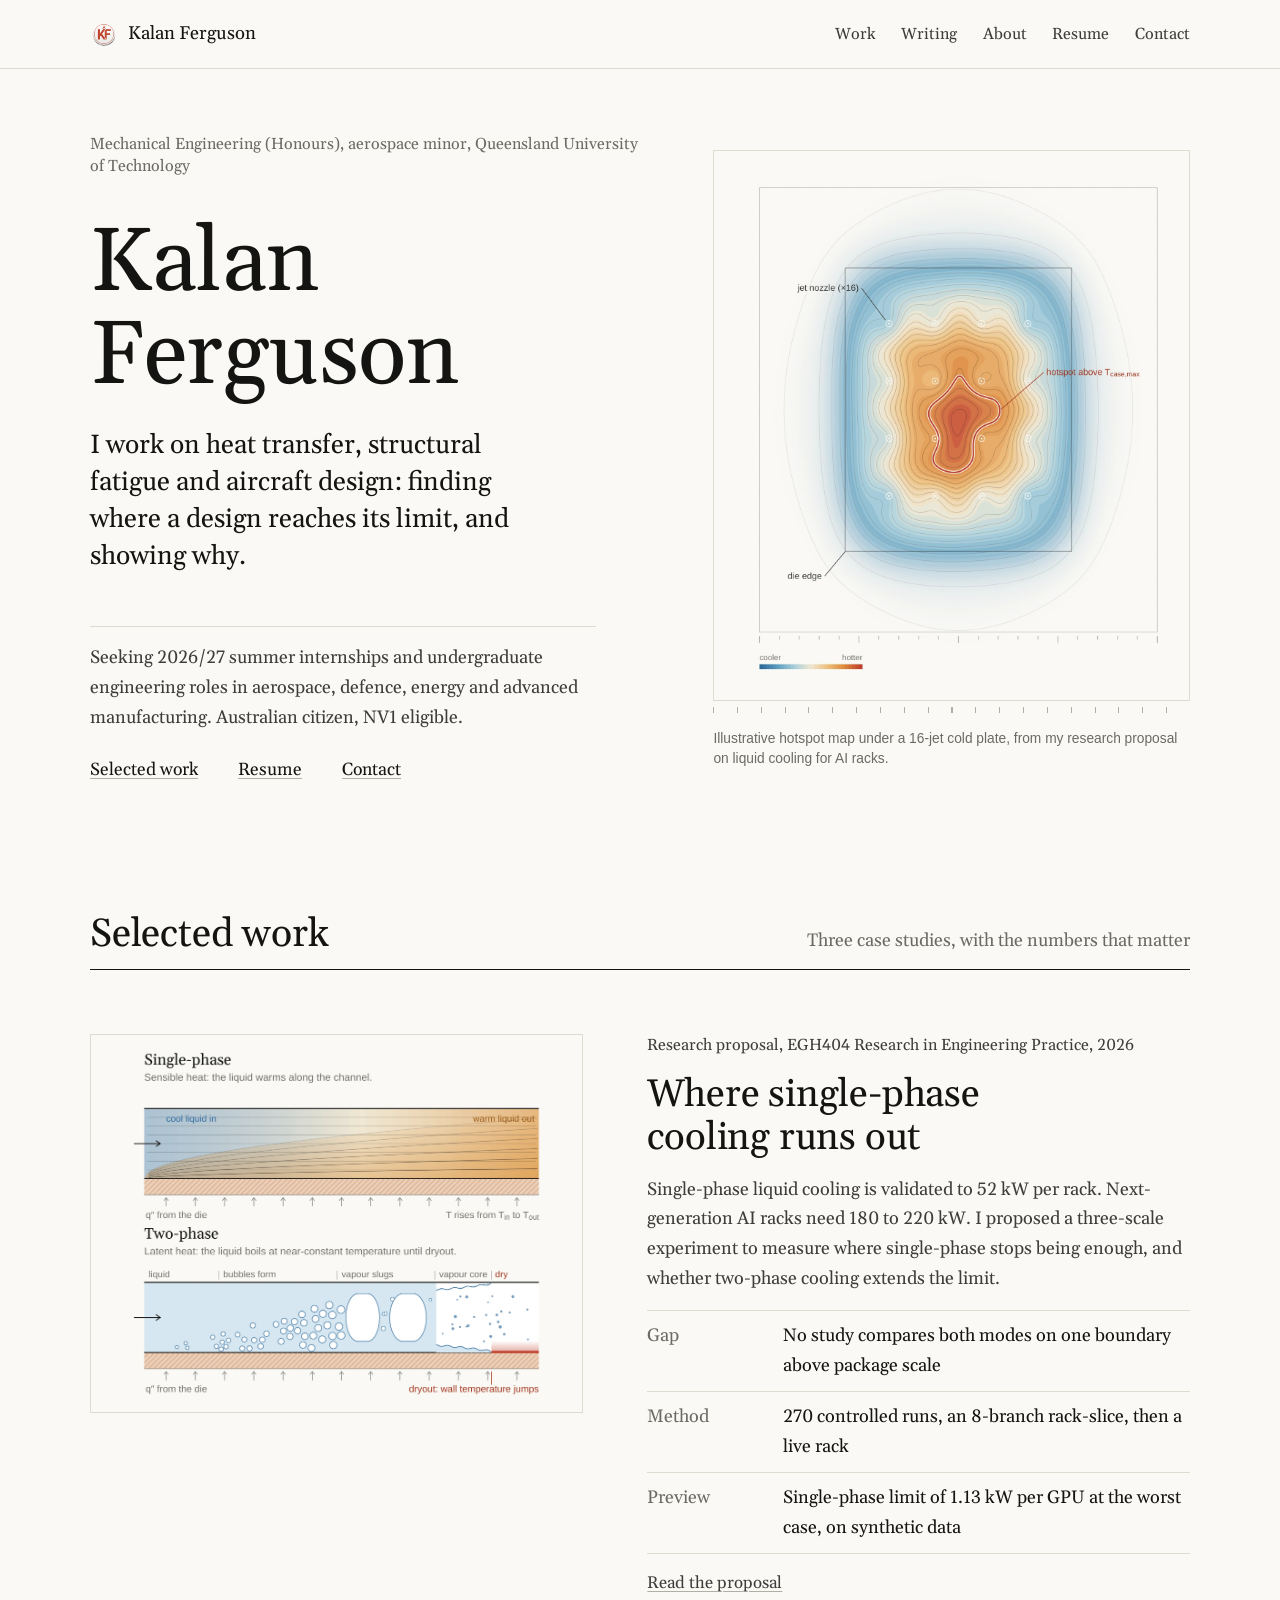
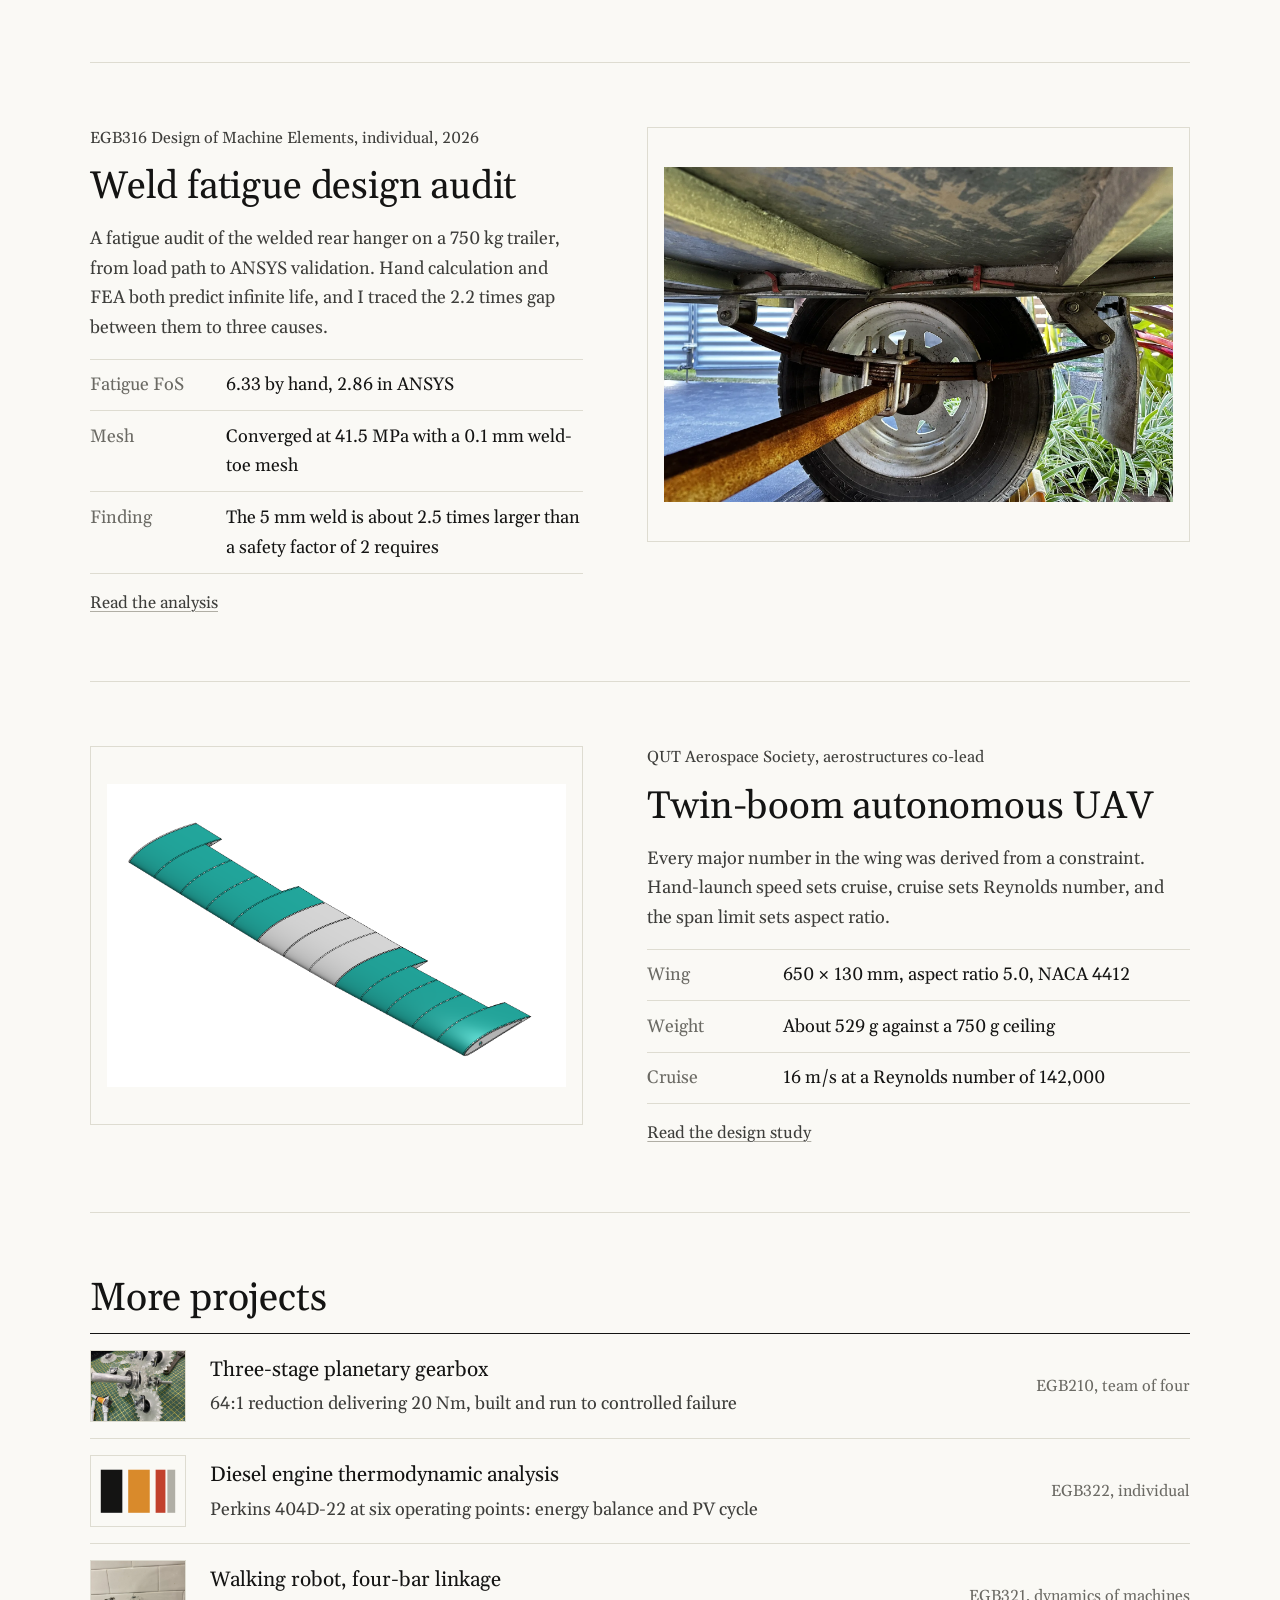
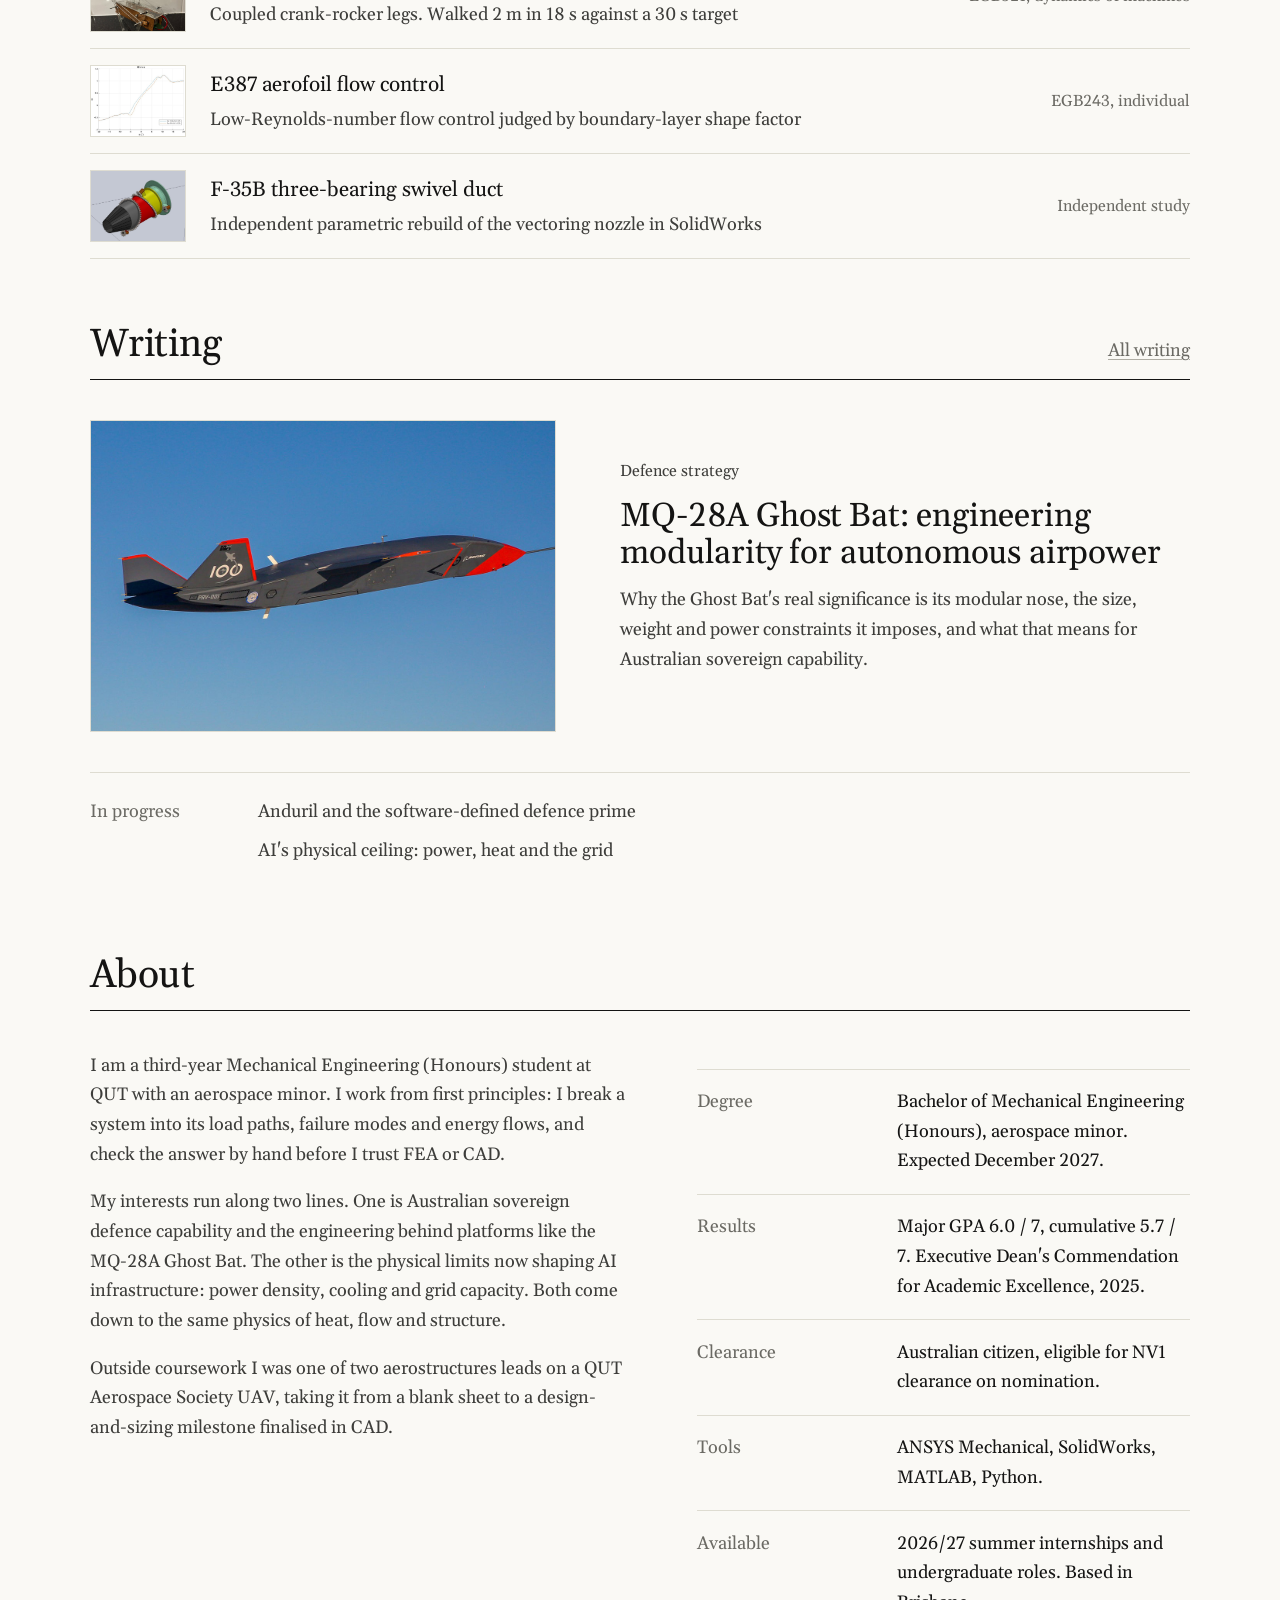
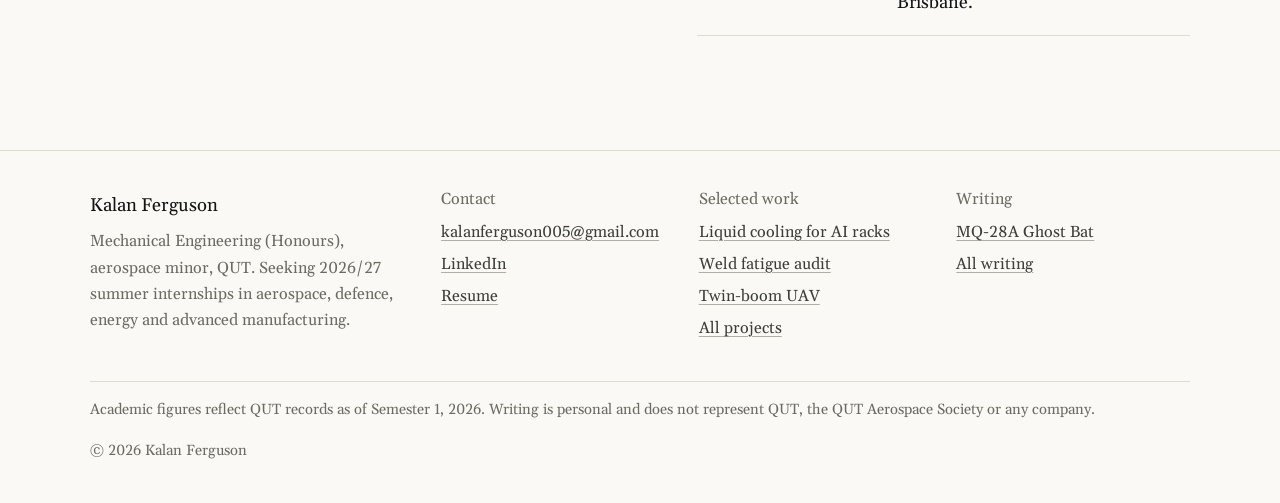
==== commit 37a7284a: "full revamp" ====
--- a/index.html
+++ b/index.html
@@ -1,1001 +1,206 @@
 <!DOCTYPE html>
 <html lang="en">
 <head>
+<!-- chrome:head -->
 <meta charset="UTF-8">
-<link rel="icon" type="image/png" href="img/kf-logo.png"><meta name="viewport" content="width=device-width, initial-scale=1.0">
-<meta name="description" content="Kalan Ferguson: Mechanical Engineering (Honours) with Aerospace Minor at QUT. Structural analysis, fatigue modelling, and thermofluid systems for defence, aerospace, and energy infrastructure.">
-<title>Kalan Ferguson | Mechanical & Aerospace Engineer</title>
+<meta name="viewport" content="width=device-width,initial-scale=1">
+<title>Kalan Ferguson, mechanical engineer</title>
+<meta name="description" content="Kalan Ferguson, mechanical engineering student at QUT. Case studies in the thermal limits of AI hardware, structural fatigue and small-aircraft design.">
+<link rel="canonical" href="https://kalanferguson.com/">
+<meta property="og:type" content="website">
+<meta property="og:site_name" content="Kalan Ferguson">
+<meta property="og:title" content="Kalan Ferguson, mechanical engineer">
+<meta property="og:description" content="Kalan Ferguson, mechanical engineering student at QUT. Case studies in the thermal limits of AI hardware, structural fatigue and small-aircraft design.">
+<meta property="og:url" content="https://kalanferguson.com/">
+<meta property="og:image" content="https://kalanferguson.com/img/og/home.jpg">
+<meta property="og:image:width" content="1200">
+<meta property="og:image:height" content="630">
+<meta name="twitter:card" content="summary_large_image">
+<link rel="icon" type="image/png" sizes="32x32" href="img/favicon-32.png">
+<link rel="apple-touch-icon" href="img/apple-touch-icon.png">
 <link rel="preconnect" href="https://fonts.googleapis.com">
 <link rel="preconnect" href="https://fonts.gstatic.com" crossorigin>
-<link href="https://fonts.googleapis.com/css2?family=DM+Sans:opsz,wght@9..40,300;9..40,400;9..40,500;9..40,700&family=Inter:wght@400;500&family=JetBrains+Mono:wght@400;500&display=swap" rel="stylesheet">
-<style>
-/* ── TOKENS ──────────────────────────────────────────── */
-:root {
-  --fog:         #f7f7f7;
-  --snow:        #ffffff;
-  --carbon:      #000000;
-  --midnight:    #181825;
-  --graphite:    #484758;
-  --stone:       #636363;
-  --pebble:      #949494;
-  --tangerine:   #f69251;
-
-  --glass-bg:    rgba(255,255,255,0.72);
-  --glass-bdr:   rgba(255,255,255,0.55);
-  --glass-blur:  saturate(180%) blur(20px);
-
-  --sh-sm: 0 1px 2px rgba(0,0,0,0.04), 0 2px 4px rgba(0,0,0,0.03);
-  --sh-md: 0 4px 16px rgba(0,0,0,0.07), 0 1px 3px rgba(0,0,0,0.04);
-  --sh-lg: 0 12px 40px rgba(0,0,0,0.10), 0 2px 6px rgba(0,0,0,0.04);
-  --sh-xl: 0 24px 64px rgba(0,0,0,0.13), 0 4px 12px rgba(0,0,0,0.05);
-
-  --r-xs:   6px;
-  --r-sm:   12px;
-  --r-md:   16px;
-  --r-lg:   24px;
-  --r-xl:   32px;
-  --r-pill: 100px;
-  --r-btn:  28px;
-
-  --font-display: 'DM Sans', ui-sans-serif, system-ui, sans-serif;
-  --font-body:    'Inter', ui-sans-serif, system-ui, sans-serif;
-  --font-mono:    'JetBrains Mono', ui-monospace, monospace;
-
-  --ease-expo:   cubic-bezier(0.16, 1, 0.3, 1);
-  --ease-spring: cubic-bezier(0.34, 1.56, 0.64, 1);
-}
-
-/* ── RESET ───────────────────────────────────────────── */
-*, *::before, *::after { box-sizing: border-box; margin: 0; padding: 0; }
-html  { scroll-behavior: smooth; }
-body  { background: var(--fog); color: var(--carbon); font-family: var(--font-body);
-        -webkit-font-smoothing: antialiased; overflow-x: hidden; }
-img   { max-width: 100%; display: block; }
-a     { text-decoration: none; color: inherit; }
-sub   { font-size: 0.65em; vertical-align: sub; }
-.shell { max-width: 1200px; margin: 0 auto; padding: 0 40px; }
-/* shell must fill flex hero so margin-left:auto on hero-content works */
-.hero .shell { width: 100%; }
-
-/* ── NAV ─────────────────────────────────────────────── */
-.site-header {
-  position: fixed; top: 0; left: 0; right: 0;
-  z-index: 100; padding: 14px 32px; pointer-events: none;
-}
-.nav-inner {
-  pointer-events: auto;
-  max-width: 1200px; margin: 0 auto;
-  background: var(--glass-bg);
-  backdrop-filter: var(--glass-blur);
-  -webkit-backdrop-filter: var(--glass-blur);
-  border: 1px solid var(--glass-bdr);
-  border-radius: var(--r-xl);
-  box-shadow: var(--sh-md), inset 0 1px 0 rgba(255,255,255,0.8);
-  padding: 0 8px 0 20px;
-  display: flex; align-items: center; justify-content: space-between;
-  height: 52px;
-  transition: box-shadow 0.3s ease, background 0.3s ease;
-}
-.nav-inner.scrolled {
-  box-shadow: var(--sh-lg), inset 0 1px 0 rgba(255,255,255,0.9);
-  background: rgba(255,255,255,0.88);
-}
-.brand {
-  display: flex; align-items: center; gap: 9px;
-  font-family: var(--font-display); font-size: 14px; font-weight: 500;
-  color: var(--carbon); letter-spacing: -0.01em;
-}
-.brand img { width: 34px; height: 34px; border-radius: 50%; }
-.nav-links { display: flex; gap: 2px; align-items: center; }
-.nav-links a {
-  font-size: 13px; font-weight: 500; color: var(--stone);
-  padding: 6px 12px; border-radius: var(--r-pill);
-  transition: color 0.18s, background 0.18s;
-}
-.nav-links a:hover { color: var(--carbon); background: rgba(0,0,0,0.04); }
-.nav-cta {
-  background: var(--tangerine) !important; color: var(--carbon) !important;
-  border-radius: var(--r-btn) !important; padding: 8px 18px !important; margin-left: 4px;
-  box-shadow: 0 2px 8px rgba(246,146,81,0.35);
-  transition: opacity 0.18s, transform 0.18s, box-shadow 0.18s !important;
-}
-.nav-cta:hover { opacity: 0.9 !important; transform: translateY(-1px) !important;
-  box-shadow: 0 4px 16px rgba(246,146,81,0.45) !important; }
-
-/* ── HERO   VECTOR AESTHETIC ─────────────────────────── */
-.hero {
-  position: relative; min-height: 100vh; overflow: hidden;
-  display: flex; align-items: center;
-  background: #080503;
-}
-
-/* photo fill */
-.hero-photo {
-  position: absolute; inset: 0; z-index: 0;
-}
-.hero-photo img {
-  width: 100%; height: 100%;
-  object-fit: cover; object-position: 80% 35%;
-  opacity: 0.70;
-}
-
-/* blueprint coordinate grid   right side only via mask */
-.hero-grid {
-  position: absolute; inset: 0; z-index: 1; pointer-events: none;
-  background-image:
-    linear-gradient(rgba(246,146,81,0.06) 1px, transparent 1px),
-    linear-gradient(90deg, rgba(246,146,81,0.06) 1px, transparent 1px);
-  background-size: 56px 56px;
-  -webkit-mask-image: linear-gradient(to right, transparent 0%, transparent 38%, rgba(0,0,0,0.6) 60%, rgba(0,0,0,0.9) 100%);
-  mask-image: linear-gradient(to right, transparent 0%, transparent 38%, rgba(0,0,0,0.6) 60%, rgba(0,0,0,0.9) 100%);
-}
-
-/* dark gradient   left heavy, clears by 55% so jet is fully exposed right */
-.hero-grad {
-  position: absolute; inset: 0; z-index: 2; pointer-events: none;
-  background:
-    linear-gradient(to right,
-      rgba(8,5,3,1.00)  0%,
-      rgba(8,5,3,0.96) 20%,
-      rgba(8,5,3,0.72) 38%,
-      rgba(8,5,3,0.12) 54%,
-      rgba(8,5,3,0.00) 62%),
-    linear-gradient(to top, rgba(8,5,3,0.55) 0%, transparent 30%);
-}
-
-/* targeting reticle   anchored to jet on the right side */
-.hero-reticle {
-  position: absolute; z-index: 3; pointer-events: none;
-  width: 300px; height: 300px;
-  top: 46%; left: 74%;
-  transform: translate(-50%, -50%);
-  opacity: 0;
-  animation: fadeInReticle 1.2s ease 1s forwards, reticleSpin 50s linear 2.2s infinite;
-}
-@keyframes fadeInReticle { to { opacity: 0.45; } }
-@keyframes reticleSpin   { to { transform: translate(-50%, -50%) rotate(360deg); } }
-
-/* ruler / measurement marks   right edge */
-.hero-ruler {
-  position: absolute; right: 36px; top: 18%; bottom: 18%;
-  z-index: 4; pointer-events: none;
-  display: flex; align-items: stretch; gap: 6px;
-  opacity: 0; animation: fadeUp 0.8s ease 1.4s forwards;
-}
-.ruler-track {
-  width: 1px;
-  background: linear-gradient(to bottom, transparent, rgba(246,146,81,0.35) 15%, rgba(246,146,81,0.35) 85%, transparent);
-  position: relative; flex-shrink: 0;
-}
-.ruler-track::before, .ruler-track::after,
-.ruler-track span {
-  position: absolute; right: 0;
-  width: 8px; height: 1px;
-  background: rgba(246,146,81,0.4);
-}
-.ruler-track::before { content: ''; top: 0; }
-.ruler-track::after  { content: ''; bottom: 0; }
-.ruler-track span:nth-child(1) { top: 25%; }
-.ruler-track span:nth-child(2) { top: 50%; }
-.ruler-track span:nth-child(3) { top: 75%; }
-.ruler-vals {
-  display: flex; flex-direction: column;
-  justify-content: space-between; padding: 0;
-}
-.ruler-vals span {
-  font-family: var(--font-mono); font-size: 8px;
-  color: rgba(246,146,81,0.38); letter-spacing: 0.08em;
-  white-space: nowrap;
-}
-
-/* technical blueprint callouts */
-.callout {
-  position: absolute; z-index: 4; pointer-events: none;
-  display: flex; align-items: center;
-  opacity: 0;
-}
-.callout-1 { top: 26%; left: 58%; animation: fadeUp 0.7s ease 1.1s forwards; }
-.callout-2 { top: 50%; left: 62%; animation: fadeUp 0.7s ease 1.3s forwards; }
-.callout-3 { top: 70%; left: 55%; animation: fadeUp 0.7s ease 1.5s forwards; }
-.callout::before {
-  content: '';
-  width: 8px; height: 8px; border-radius: 50%; flex-shrink: 0;
-  border: 1.5px solid rgba(246,146,81,0.75);
-  background: rgba(246,146,81,0.15);
-  animation: calloutPing 2.8s ease-in-out infinite;
-}
-.callout-2::before { animation-delay: 0.9s; }
-.callout-3::before { animation-delay: 1.8s; }
-@keyframes calloutPing {
-  0%,100% { box-shadow: 0 0 0 0 rgba(246,146,81,0.45); }
-  60%     { box-shadow: 0 0 0 7px rgba(246,146,81,0); }
-}
-.callout::after {
-  content: '';
-  width: 44px; height: 1px; flex-shrink: 0;
-  background: linear-gradient(to right, rgba(246,146,81,0.65), rgba(246,146,81,0.18));
-}
-.callout span {
-  font-family: var(--font-mono); font-size: 9px; font-weight: 400;
-  letter-spacing: 0.18em; text-transform: uppercase;
-  color: rgba(255,255,255,0.48); white-space: nowrap;
-  padding: 4px 10px;
-  background: rgba(8,5,3,0.5);
-  backdrop-filter: blur(8px); -webkit-backdrop-filter: blur(8px);
-  border: 1px solid rgba(255,255,255,0.09);
-}
-
-/* hero text content   left column, clear of the aircraft */
-.hero-content {
-  position: relative; z-index: 5;
-  max-width: 500px;
-  margin-left: 0;
-  padding-top: 100px; padding-bottom: 80px;
-}
-.hero-label {
-  display: inline-flex; align-items: center; gap: 10px;
-  font-family: var(--font-mono); font-size: 10px; font-weight: 400;
-  letter-spacing: 0.18em; text-transform: uppercase;
-  color: rgba(255,255,255,0.35);
-  margin-bottom: 36px;
-  opacity: 0; animation: fadeUp 0.7s var(--ease-expo) 0.15s forwards;
-}
-.hero-label::before {
-  content: ''; width: 20px; height: 1px;
-  background: rgba(246,146,81,0.55);
-}
-.hero h1 {
-  font-family: var(--font-display); font-weight: 700;
-  font-size: clamp(44px, 5.6vw, 82px);
-  line-height: 1.00; letter-spacing: -0.030em;
-  color: #fff; margin-bottom: 8px;
-  opacity: 0; animation: fadeUp 0.9s var(--ease-expo) 0.28s forwards;
-}
-.hero-sub-label {
-  font-family: var(--font-mono); font-size: 10px;
-  color: rgba(246,146,81,0.7); letter-spacing: 0.22em; text-transform: uppercase;
-  margin-bottom: 36px;
-  display: flex; align-items: center; gap: 10px;
-  opacity: 0; animation: fadeUp 0.7s var(--ease-expo) 0.40s forwards;
-}
-.hero-sub-label::before { content: ''; width: 20px; height: 1px; background: rgba(246,146,81,0.5); }
-.hero .sub {
-  font-size: clamp(15px, 1.5vw, 17px); line-height: 1.72;
-  color: rgba(255,255,255,0.50); max-width: 44ch;
-  margin-bottom: 52px;
-  opacity: 0; animation: fadeUp 0.8s var(--ease-expo) 0.52s forwards;
-}
-.hero-actions {
-  display: flex; align-items: center; gap: 12px; flex-wrap: wrap;
-  margin-bottom: 60px;
-  opacity: 0; animation: fadeUp 0.7s var(--ease-expo) 0.64s forwards;
-}
-.btn-primary {
-  display: inline-flex; align-items: center; gap: 8px;
-  padding: 14px 32px; font-size: 14px; font-weight: 500; color: var(--carbon);
-  background: var(--tangerine); border-radius: var(--r-btn);
-  box-shadow: 0 4px 20px rgba(246,146,81,0.45);
-  transition: transform 0.22s var(--ease-spring), box-shadow 0.22s ease;
-}
-.btn-primary:hover { transform: translateY(-2px); box-shadow: 0 8px 28px rgba(246,146,81,0.55); }
-.btn-ghost {
-  display: inline-flex; align-items: center; gap: 8px;
-  padding: 13px 26px; font-size: 14px; font-weight: 500; color: rgba(255,255,255,0.80);
-  background: rgba(255,255,255,0.08);
-  backdrop-filter: blur(12px); -webkit-backdrop-filter: blur(12px);
-  border: 1px solid rgba(255,255,255,0.18); border-radius: var(--r-btn);
-  transition: background 0.22s, border-color 0.22s, transform 0.22s var(--ease-spring);
-}
-.btn-ghost:hover { background: rgba(255,255,255,0.14); border-color: rgba(255,255,255,0.28); transform: translateY(-2px); }
-
-/* trust badges   single row */
-.trust-row {
-  display: flex; flex-wrap: nowrap; gap: 6px;
-  overflow-x: auto; -ms-overflow-style: none; scrollbar-width: none;
-  opacity: 0; animation: fadeUp 0.7s var(--ease-expo) 0.76s forwards;
-}
-.trust-row::-webkit-scrollbar { display: none; }
-.trust-badge {
-  display: inline-flex; align-items: center;
-  background: rgba(255,255,255,0.07);
-  backdrop-filter: blur(10px); -webkit-backdrop-filter: blur(10px);
-  border: 1px solid rgba(255,255,255,0.12); border-radius: var(--r-pill);
-  padding: 5px 11px;
-  font-family: var(--font-mono); font-size: 9px; font-weight: 400;
-  letter-spacing: 0.10em; text-transform: uppercase; color: rgba(255,255,255,0.42);
-  white-space: nowrap; flex-shrink: 0;
-}
-.trust-badge.hl {
-  background: rgba(246,146,81,0.12);
-  border-color: rgba(246,146,81,0.30);
-  color: rgba(246,146,81,0.85);
-}
-
-/* scroll indicator */
-.scroll-hint {
-  position: absolute; bottom: 28px; left: 40px; z-index: 5;
-  display: flex; align-items: center; gap: 10px;
-  opacity: 0; animation: fadeUp 0.6s ease 1.3s forwards;
-}
-.scroll-line {
-  width: 32px; height: 1px;
-  background: linear-gradient(to right, rgba(246,146,81,0.55), rgba(246,146,81,0.12));
-}
-.scroll-hint span {
-  font-family: var(--font-mono); font-size: 9px;
-  color: rgba(255,255,255,0.25); letter-spacing: 0.18em; text-transform: uppercase;
-}
-
-/* ── STATS BAND ──────────────────────────────────────── */
-.stats-band { background: var(--snow); border-bottom: 1px solid rgba(0,0,0,0.05); }
-.stats-inner {
-  max-width: 1200px; margin: 0 auto; padding: 0 40px;
-  display: grid; grid-template-columns: repeat(4,1fr);
-}
-.stat-col {
-  padding: 44px 32px; text-align: center;
-  border-right: 1px solid rgba(0,0,0,0.05);
-  position: relative; overflow: hidden;
-  transition: background 0.3s ease;
-}
-.stat-col:hover { background: rgba(246,146,81,0.02); }
-.stat-col:last-child { border-right: none; }
-.stat-col .lbl {
-  font-family: var(--font-mono); font-size: 9px;
-  color: var(--pebble); letter-spacing: 0.20em; text-transform: uppercase;
-  margin-bottom: 10px; display: block;
-}
-.stat-col .val {
-  font-family: var(--font-display); font-size: clamp(28px, 2.5vw, 36px);
-  font-weight: 300; color: var(--carbon);
-  letter-spacing: -0.02em; line-height: 1; display: block;
-}
-.stat-col .sub {
-  font-size: 11px; color: var(--pebble); margin-top: 6px; display: block;
-  font-family: var(--font-mono); letter-spacing: 0.04em;
-}
-
-/* ── FEATURED PROJECT ────────────────────────────────── */
-.featured {
-  background: var(--fog); padding: 140px 0;
-  position: relative; overflow: hidden;
-}
-.featured::before {
-  content: ''; position: absolute; pointer-events: none;
-  width: 700px; height: 700px; border-radius: 50%;
-  background: radial-gradient(circle, rgba(246,146,81,0.06) 0%, transparent 65%);
-  filter: blur(60px); top: -200px; right: -150px;
-}
-.featured-grid { display: grid; grid-template-columns: 1fr 1.1fr; gap: 96px; align-items: center; }
-.section-tag {
-  display: inline-flex; align-items: center; gap: 7px;
-  background: var(--snow); border-radius: var(--r-pill);
-  padding: 5px 14px; margin-bottom: 24px;
-  font-size: 11px; font-weight: 500; color: var(--graphite);
-  box-shadow: var(--sh-sm); border: 1px solid rgba(0,0,0,0.06);
-}
-.section-tag::before { content: ''; width: 5px; height: 5px; border-radius: 50%; background: var(--tangerine); }
-.featured-text h2 {
-  font-family: var(--font-display); font-weight: 300;
-  font-size: clamp(30px, 3.2vw, 50px);
-  line-height: 1.12; letter-spacing: -0.022em;
-  color: var(--carbon); margin-bottom: 22px;
-}
-.featured-text p { font-size: 16px; line-height: 1.80; color: var(--stone); margin-bottom: 16px; max-width: 42ch; }
-.featured-actions { display: flex; gap: 12px; margin-top: 28px; flex-wrap: wrap; }
-.btn-outline {
-  display: inline-flex; align-items: center; gap: 8px;
-  padding: 12px 24px; font-size: 14px; font-weight: 500; color: var(--carbon);
-  background: var(--snow); border-radius: var(--r-btn); border: 1px solid rgba(0,0,0,0.09);
-  box-shadow: var(--sh-sm);
-  transition: box-shadow 0.2s, transform 0.22s var(--ease-spring);
-}
-.btn-outline:hover { box-shadow: var(--sh-md); transform: translateY(-2px); }
-.featured-img-wrap {
-  position: relative;
-  animation: floatCard 7s ease-in-out infinite;
-}
-@keyframes floatCard {
-  0%,100% { transform: translateY(0px); }
-  50%     { transform: translateY(-10px); }
-}
-.featured-card {
-  background: var(--glass-bg);
-  backdrop-filter: var(--glass-blur); -webkit-backdrop-filter: var(--glass-blur);
-  border: 1px solid var(--glass-bdr); border-radius: var(--r-lg);
-  box-shadow: var(--sh-xl), inset 0 1px 0 rgba(255,255,255,0.9); overflow: hidden;
-}
-.featured-card img { width: 100%; aspect-ratio: 16/10; object-fit: cover; display: block; }
-.featured-card-foot {
-  padding: 14px 20px; display: flex; align-items: center; justify-content: space-between;
-}
-.featured-card-foot .meta { font-family: var(--font-mono); font-size: 10px; color: var(--pebble); letter-spacing: 0.10em; text-transform: uppercase; }
-.featured-card-foot .meta b { color: var(--stone); font-weight: 500; display: block; margin-bottom: 2px; font-size: 11px; }
-.spec-badge {
-  font-family: var(--font-mono); font-size: 10px;
-  background: rgba(246,146,81,0.10); border: 1px solid rgba(246,146,81,0.22);
-  border-radius: var(--r-pill); padding: 3px 10px;
-  color: #b05c18; letter-spacing: 0.08em;
-}
-.featured-img-wrap::after {
-  content: ''; position: absolute; inset: 20px; z-index: -1;
-  background: rgba(246,146,81,0.10); border-radius: var(--r-lg);
-  filter: blur(36px);
-}
-
-/* ── PROJECTS ────────────────────────────────────────── */
-.projects { background: var(--snow); padding: 140px 0; position: relative; overflow: hidden; }
-.projects::before {
-  content: ''; position: absolute; pointer-events: none;
-  width: 600px; height: 600px; border-radius: 50%;
-  background: radial-gradient(circle, rgba(246,146,81,0.05) 0%, transparent 65%);
-  filter: blur(80px); bottom: -100px; right: -80px;
-}
-.section-header { text-align: center; margin-bottom: 72px; }
-.section-header h2 {
-  font-family: var(--font-display); font-weight: 300;
-  font-size: clamp(30px, 3.2vw, 50px);
-  line-height: 1.12; letter-spacing: -0.022em;
-  color: var(--carbon); max-width: 22ch; margin: 0 auto;
-}
-.cards { display: grid; grid-template-columns: repeat(3,1fr); gap: 20px; position: relative; z-index: 1; }
-.card {
-  background: var(--glass-bg);
-  backdrop-filter: blur(12px) saturate(160%); -webkit-backdrop-filter: blur(12px) saturate(160%);
-  border: 1px solid var(--glass-bdr); border-radius: var(--r-lg);
-  overflow: hidden; cursor: pointer;
-  box-shadow: var(--sh-sm), inset 0 1px 0 rgba(255,255,255,0.9);
-  transition: transform 0.30s var(--ease-expo), box-shadow 0.30s ease;
-  display: flex; flex-direction: column;
-  opacity: 0; transform: translateY(24px);
-}
-.card.in {
-  opacity: 1; transform: translateY(0);
-  transition: opacity 0.7s var(--ease-expo), transform 0.7s var(--ease-expo),
-              box-shadow 0.30s ease;
-}
-.card:hover { transform: translateY(-6px) scale(1.01); box-shadow: var(--sh-xl), inset 0 1px 0 rgba(255,255,255,0.9); }
-.card-img { aspect-ratio: 4/3; overflow: hidden; flex-shrink: 0; }
-.card-img img { width: 100%; height: 100%; object-fit: cover; transition: transform 0.55s var(--ease-expo); }
-.card:hover .card-img img { transform: scale(1.06); }
-.card-body { padding: 20px 22px 24px; display: flex; flex-direction: column; flex: 1; }
-.card-tag {
-  display: inline-flex; align-self: flex-start;
-  background: rgba(255,255,255,0.8); border-radius: var(--r-pill);
-  padding: 3px 10px; margin-bottom: 12px;
-  font-size: 11px; font-weight: 500; color: var(--stone); border: 1px solid rgba(0,0,0,0.06);
-}
-.card h3 {
-  font-family: var(--font-display); font-size: clamp(15px, 1.3vw, 17px); font-weight: 400;
-  letter-spacing: -0.01em; line-height: 1.3; color: var(--carbon); margin-bottom: 8px;
-}
-.card p { font-size: 13px; line-height: 1.65; color: var(--stone); margin-bottom: 20px; flex: 1; }
-.card-arrow { display: inline-flex; align-items: center; gap: 8px; font-size: 12px; font-weight: 500; color: var(--carbon); }
-.arrow-dot {
-  width: 24px; height: 24px;
-  background: var(--tangerine); border-radius: 50%;
-  display: grid; place-items: center; font-size: 13px; color: var(--carbon);
-  box-shadow: 0 2px 8px rgba(246,146,81,0.40);
-  transition: transform 0.25s var(--ease-spring), box-shadow 0.25s ease;
-}
-.card:hover .arrow-dot { transform: translateX(3px); box-shadow: 0 4px 12px rgba(246,146,81,0.50); }
-
-/* ── ABOUT ───────────────────────────────────────────── */
-.about { background: var(--fog); padding: 140px 0; position: relative; overflow: hidden; }
-.about::after {
-  content: ''; position: absolute; pointer-events: none;
-  width: 700px; height: 700px; border-radius: 50%;
-  background: radial-gradient(circle, rgba(246,146,81,0.06) 0%, transparent 65%);
-  filter: blur(80px); bottom: -200px; left: -100px;
-}
-.about-grid { display: grid; grid-template-columns: 1.15fr 1fr; gap: 96px; align-items: start; }
-.about-text .section-tag { margin-bottom: 20px; }
-.about-text h2 {
-  font-family: var(--font-display); font-weight: 300;
-  font-size: clamp(30px, 3.2vw, 48px);
-  line-height: 1.12; letter-spacing: -0.022em;
-  color: var(--carbon); margin-bottom: 32px;
-}
-.about-text p { font-size: 16px; line-height: 1.82; color: var(--midnight); margin-bottom: 20px; }
-.about-text b  { font-weight: 500; }
-.about-text .em { color: var(--carbon); font-weight: 500; }
-
-.about-side { display: flex; flex-direction: column; gap: 10px; }
-.stat-card {
-  background: var(--glass-bg);
-  backdrop-filter: var(--glass-blur); -webkit-backdrop-filter: var(--glass-blur);
-  border: 1px solid var(--glass-bdr); border-radius: var(--r-sm);
-  padding: 18px 20px;
-  box-shadow: var(--sh-sm), inset 0 1px 0 rgba(255,255,255,0.9);
-  transition: transform 0.25s var(--ease-spring), box-shadow 0.25s ease;
-}
-.stat-card:hover { transform: translateY(-2px); box-shadow: var(--sh-md), inset 0 1px 0 rgba(255,255,255,0.9); }
-.stat-card .k {
-  font-family: var(--font-mono); font-size: 9px; color: var(--pebble);
-  letter-spacing: 0.20em; text-transform: uppercase; margin-bottom: 8px; display: block;
-}
-.stat-card .v {
-  font-family: var(--font-display); font-size: clamp(18px, 1.8vw, 23px); font-weight: 300;
-  color: var(--carbon); line-height: 1.1;
-}
-.stat-card .v small {
-  display: block; margin-top: 5px;
-  font-family: var(--font-mono); font-size: 10px;
-  color: var(--pebble); font-weight: 400; letter-spacing: 0.04em;
-}
-.open-pill {
-  display: inline-flex; align-items: center; gap: 8px;
-  background: var(--glass-bg);
-  backdrop-filter: var(--glass-blur); -webkit-backdrop-filter: var(--glass-blur);
-  border: 1px solid var(--glass-bdr); border-radius: var(--r-btn);
-  padding: 11px 18px; font-size: 13px; font-weight: 500; color: var(--carbon);
-  box-shadow: var(--sh-sm), inset 0 1px 0 rgba(255,255,255,0.9); margin-top: 4px;
-}
-.open-pill::before {
-  content: ''; width: 7px; height: 7px; flex-shrink: 0;
-  border-radius: 50%; background: var(--tangerine);
-  box-shadow: 0 0 0 3px rgba(246,146,81,0.20);
-  animation: statusPulse 2.5s ease-in-out infinite;
-}
-@keyframes statusPulse {
-  0%,100% { box-shadow: 0 0 0 3px rgba(246,146,81,0.20); }
-  50%     { box-shadow: 0 0 0 6px rgba(246,146,81,0.06); }
-}
-
-/* ── WRITING ─────────────────────────────────────────── */
-.writing { background: var(--snow); padding: 140px 0; position: relative; overflow: hidden; }
-.writing::before {
-  content: ''; position: absolute; pointer-events: none;
-  width: 500px; height: 500px; border-radius: 50%;
-  background: radial-gradient(circle, rgba(250,215,193,0.12) 0%, transparent 65%);
-  filter: blur(80px); top: -80px; right: -40px;
-}
-/* asymmetric: 1 large left + 2 small right */
-.writing-grid {
-  display: grid; grid-template-columns: 1.35fr 1fr;
-  gap: 20px; position: relative; z-index: 1;
-}
-.writing-stack { display: flex; flex-direction: column; gap: 20px; }
-.writing-card {
-  background: var(--glass-bg);
-  backdrop-filter: blur(12px) saturate(160%); -webkit-backdrop-filter: blur(12px) saturate(160%);
-  border: 1px solid var(--glass-bdr); border-radius: var(--r-lg);
-  overflow: hidden; display: flex; flex-direction: column;
-  box-shadow: var(--sh-sm), inset 0 1px 0 rgba(255,255,255,0.9);
-  transition: transform 0.30s var(--ease-expo), box-shadow 0.30s ease;
-}
-a.writing-card:hover { transform: translateY(-6px); box-shadow: var(--sh-lg), inset 0 1px 0 rgba(255,255,255,0.9); }
-.writing-card.muted { opacity: 0.42; pointer-events: none; }
-.writing-card-img { overflow: hidden; flex-shrink: 0; background: rgba(247,247,247,0.8); display: flex; align-items: center; justify-content: center; }
-.writing-card-img.tall { aspect-ratio: 16/9; }
-.writing-card-img.short { aspect-ratio: 3/1; }
-.writing-card-img img { width: 100%; height: 100%; object-fit: cover; transition: transform 0.5s var(--ease-expo); }
-a.writing-card:hover .writing-card-img img { transform: scale(1.04); }
-.writing-card-body { padding: 18px 22px 22px; flex: 1; display: flex; flex-direction: column; }
-.writing-card h3 {
-  font-family: var(--font-display); font-size: clamp(15px, 1.4vw, 18px); font-weight: 400;
-  letter-spacing: -0.01em; line-height: 1.3; color: var(--carbon); margin-bottom: 8px;
-}
-.writing-card p { font-size: 13px; line-height: 1.65; color: var(--stone); margin-bottom: 14px; flex: 1; }
-
-/* ── FOOTER ──────────────────────────────────────────── */
-.footer { background: #0d0a08; color: #9a8e7e; padding: 96px 0 40px; }
-.footer-grid { display: grid; grid-template-columns: 1.5fr 1fr 1fr 1fr; gap: 40px; margin-bottom: 72px; }
-.brand-col { display: flex; flex-direction: column; gap: 22px; }
-.brand-row { display: flex; align-items: center; gap: 10px; font-family: var(--font-display); font-size: 15px; font-weight: 400; color: #fff; letter-spacing: -0.01em; }
-.brand-row img { width: 28px; height: 28px; border-radius: 50%; }
-.brand-col p { font-size: 13px; line-height: 1.65; color: #5a4e42; max-width: 26ch; }
-.footer h4 { font-family: var(--font-mono); font-size: 9px; color: #3a2e24; letter-spacing: 0.22em; text-transform: uppercase; margin-bottom: 18px; font-weight: 500; }
-.footer .links { display: flex; flex-direction: column; gap: 10px; }
-.footer .links a { font-size: 14px; color: #a89880; font-weight: 400; transition: color 0.2s; }
-.footer .links a:hover { color: #fff; }
-.social-row { display: flex; gap: 8px; }
-.social-row a { width: 34px; height: 34px; display: grid; place-items: center; background: rgba(255,255,255,0.05); border-radius: 50%; border: 1px solid rgba(255,255,255,0.08); color: #6a5e50; transition: background 0.2s, color 0.2s, border-color 0.2s; }
-.social-row a:hover { background: rgba(255,255,255,0.10); border-color: rgba(255,255,255,0.15); color: #fff; }
-.social-row svg { width: 14px; height: 14px; }
-.footer-divider { border: none; border-top: 1px solid rgba(255,220,180,0.06); margin: 0 0 32px; }
-.fineprint { font-family: var(--font-mono); font-size: 9px; color: #2e2518; letter-spacing: 0.12em; text-transform: uppercase; line-height: 2; text-align: center; max-width: 88ch; margin: 0 auto 36px; }
-.footer-base { display: flex; justify-content: space-between; align-items: flex-end; font-size: 13px; color: #3a2e24; line-height: 1.6; }
-.footer-base .left b { display: block; color: #a89880; font-weight: 400; margin-bottom: 2px; }
-.footer-base .right { text-align: right; }
-
-/* ── ANIMATIONS ──────────────────────────────────────── */
-@keyframes fadeUp {
-  from { opacity: 0; transform: translateY(18px); }
-  to   { opacity: 1; transform: translateY(0); }
-}
-.reveal { opacity: 0; transform: translateY(22px); transition: opacity 0.75s var(--ease-expo), transform 0.75s var(--ease-expo); }
-.reveal.in { opacity: 1; transform: translateY(0); }
-
-/* ── RESPONSIVE ──────────────────────────────────────── */
-@media (max-width: 1024px) {
-  .featured-grid { grid-template-columns: 1fr; gap: 56px; }
-  .cards         { grid-template-columns: repeat(2,1fr); }
-  .about-grid    { grid-template-columns: 1fr; gap: 56px; }
-  .stats-inner   { grid-template-columns: repeat(2,1fr); }
-  .footer-grid   { grid-template-columns: 1fr 1fr; gap: 32px; }
-  .callout-2, .callout-3 { display: none; }
-  .hero-ruler    { display: none; }
-  .writing-grid  { grid-template-columns: 1fr; }
-}
-@media (max-width: 640px) {
-  .shell          { padding: 0 20px; }
-  .site-header    { padding: 10px 16px; }
-  .hero-content   { padding-top: 120px; padding-bottom: 72px; max-width: 100%; }
-  .hero h1        { font-size: clamp(40px, 12vw, 68px); }
-  .hero-actions   { flex-direction: column; }
-  .btn-primary, .btn-ghost { width: 100%; justify-content: center; }
-  .cards          { grid-template-columns: 1fr; }
-  .stats-inner    { grid-template-columns: repeat(2,1fr); }
-  .stat-col       { padding: 28px 16px; }
-  .callout-1      { display: none; }
-  .nav-links a:not(.nav-cta) { display: none; }
-  .footer-grid    { grid-template-columns: 1fr; }
-  .footer-base    { flex-direction: column; gap: 10px; }
-  .footer-base .right { text-align: left; }
-}
-::selection { background: var(--tangerine); color: var(--carbon); }
-</style>
+<link rel="stylesheet" href="https://fonts.googleapis.com/css2?family=Gelasio:ital,wght@0,400;0,500;0,600;1,400&display=swap">
+<link rel="stylesheet" href="site.css">
+<link rel="stylesheet" href="home.css">
+<script>document.documentElement.classList.add('js')</script>
+<script src="site.js" defer></script>
+<script data-goatcounter="https://kalanferguson.goatcounter.com/count" async src="https://gc.zgo.at/count.js"></script>
+<!-- /chrome:head -->
 </head>
 <body>
-
-<!-- NAV -->
-<header class="site-header">
-  <div class="nav-inner" id="nav">
-    <a href="#top" class="brand"><img src="img/kf-logo.png" alt="KF"><span>Kalan Ferguson</span></a>
-    <nav class="nav-links">
-      <a href="#work">Work</a>
-      <a href="#about">About</a>
-      <a href="writing.html">Writing</a>
-      <a href="resume.html">Resume</a>
-      <a href="mailto:kalanferguson005@gmail.com" class="nav-cta">Contact</a>
+<!-- chrome:header -->
+<a class="skip" href="#main">Skip to content</a>
+<header class="site-head">
+  <div class="wrap">
+    <a class="brand" href="index.html"><img src="img/kf-logo-96.png" alt="" width="28" height="28">Kalan Ferguson</a>
+    <button class="nav-toggle" type="button" aria-expanded="false" aria-controls="site-nav">Menu</button>
+    <nav id="site-nav" aria-label="Main">
+      <ul class="nav-list">
+        <li><a href="index.html#work">Work</a></li>
+        <li><a href="writing.html">Writing</a></li>
+        <li><a href="index.html#about">About</a></li>
+        <li><a href="resume.html">Resume</a></li>
+        <li><a href="#contact">Contact</a></li>
+      </ul>
     </nav>
   </div>
 </header>
-
-<!-- HERO   VECTOR AESTHETIC -->
-<section class="hero" id="top">
-  <div class="hero-photo"><img src="img/hero.jpg" alt="" loading="eager" fetchpriority="high"></div>
-  <div class="hero-grid"></div>
-  <div class="hero-grad"></div>
-
-  <!-- Targeting reticle -->
-  <svg class="hero-reticle" viewBox="0 0 200 200" fill="none" xmlns="http://www.w3.org/2000/svg" aria-hidden="true">
-    <circle cx="100" cy="100" r="88" stroke="rgba(246,146,81,0.18)" stroke-width="0.6"/>
-    <circle cx="100" cy="100" r="64" stroke="rgba(246,146,81,0.14)" stroke-width="0.6" stroke-dasharray="5 7"/>
-    <circle cx="100" cy="100" r="40" stroke="rgba(246,146,81,0.22)" stroke-width="0.6"/>
-    <circle cx="100" cy="100" r="3"  fill="rgba(246,146,81,0.50)"/>
-    <line x1="0"   y1="100" x2="55"  y2="100" stroke="rgba(246,146,81,0.35)" stroke-width="0.6"/>
-    <line x1="145" y1="100" x2="200" y2="100" stroke="rgba(246,146,81,0.35)" stroke-width="0.6"/>
-    <line x1="100" y1="0"   x2="100" y2="55"  stroke="rgba(246,146,81,0.35)" stroke-width="0.6"/>
-    <line x1="100" y1="145" x2="100" y2="200" stroke="rgba(246,146,81,0.35)" stroke-width="0.6"/>
-    <line x1="24"  y1="24"  x2="38"  y2="24"  stroke="rgba(246,146,81,0.28)" stroke-width="0.6"/>
-    <line x1="24"  y1="24"  x2="24"  y2="38"  stroke="rgba(246,146,81,0.28)" stroke-width="0.6"/>
-    <line x1="176" y1="24"  x2="162" y2="24"  stroke="rgba(246,146,81,0.28)" stroke-width="0.6"/>
-    <line x1="176" y1="24"  x2="176" y2="38"  stroke="rgba(246,146,81,0.28)" stroke-width="0.6"/>
-    <line x1="24"  y1="176" x2="38"  y2="176" stroke="rgba(246,146,81,0.28)" stroke-width="0.6"/>
-    <line x1="24"  y1="176" x2="24"  y2="162" stroke="rgba(246,146,81,0.28)" stroke-width="0.6"/>
-  </svg>
-
-  <!-- Measurement ruler -->
-  <div class="hero-ruler" aria-hidden="true">
-    <div class="ruler-track">
-      <span></span><span></span><span></span>
-    </div>
-    <div class="ruler-vals">
-      <span>6.000</span><span>4.500</span><span>3.000</span><span>1.500</span>
-    </div>
-  </div>
-
-  <!-- Blueprint callout annotations -->
-  <div class="callout callout-1"><span>Structural Analysis</span></div>
-  <div class="callout callout-2"><span>FEA Validation</span></div>
-  <div class="callout callout-3"><span>Fatigue Modelling</span></div>
-
-  <!-- Main content -->
-  <div class="shell">
-    <div class="hero-content">
-      <span class="hero-label">Third Year &middot; Mechanical Engineering (Honours) &middot; Aerospace Minor &middot; QUT</span>
-      <h1>First&#8209;<br>Principles<br>Engineering</h1>
-      
-      <p class="sub">Structural analysis, fatigue modelling, and thermofluid systems engineering for defence, aerospace, and energy infrastructure.<br><span style="color:rgba(246,146,81,0.80);">Actively seeking 2026/27 summer internships and undergraduate engineering roles: aerospace, defence, energy, and advanced manufacturing.</span></p>
-      <div class="hero-actions">
-        <a href="#work" class="btn-primary">View the Work</a>
-        <a href="#about" class="btn-ghost">About me</a>
-      </div>
-      <div class="trust-row">
-        <span class="trust-badge">QUT</span>
-        <span class="trust-badge">Aerospace Society</span>
-        <span class="trust-badge">ANSYS</span>
-        <span class="trust-badge">SolidWorks</span>
-        <span class="trust-badge">MATLAB</span>
-        <span class="trust-badge hl">Dean's Commendation</span>
-        <span class="trust-badge hl">NV1 Eligible</span>
-      </div>
-    </div>
-  </div>
-
-  <!-- Scroll indicator -->
-  <div class="scroll-hint" aria-hidden="true">
-    <div class="scroll-line"></div>
-    <span>Scroll</span>
-  </div>
-</section>
-
-<!-- STATS BAND -->
-<div class="stats-band">
-  <div class="stats-inner">
-    <div class="stat-col reveal">
-      <span class="lbl">Standing</span>
-      <span class="val">Year 3</span>
-      <span class="sub">Mechanical Engineering (Honours)</span>
-    </div>
-    <div class="stat-col reveal">
-      <span class="lbl">Cumulative GPA</span>
-      <span class="val" data-count="5.7" data-suffix=" / 7">5.7 / 7</span>
-      <span class="sub">Overall academic record</span>
-    </div>
-    <div class="stat-col reveal">
-      <span class="lbl">Major GPA</span>
-      <span class="val" data-count="6.0" data-suffix=" / 7">6.0 / 7</span>
-      <span class="sub">Dean's Commendation</span>
-    </div>
-    <div class="stat-col reveal">
-      <span class="lbl">Security vetting</span>
-      <span class="val">NV1</span>
-      <span class="sub">Australian citizen, eligible</span>
-    </div>
-  </div>
-</div>
-
-<!-- FEATURED PROJECT -->
-<section class="featured">
-  <div class="shell">
-    <div class="featured-grid">
-      <div class="featured-text reveal">
-        <span class="section-tag">Featured Project</span>
-        <h2>Validating fatigue life,<br>weld by weld.</h2>
-        <p>Design audit and fatigue analysis of a welded leaf spring rear hanger bracket on a 750 kg ATM trailer. Five load cases, lever arm analysis identifying the rear bracket as critical, and full weld group characterisation from first principles.</p>
-        <p>Modified Goodman infinite life verification with K<sub>f</sub> = 2.7 for as-welded geometry and C300 steel. Fatigue FoS: 6.33. ANSYS mesh convergence and boundary condition sensitivity study quantify a 40% stress reduction when modelling realistic RHS rail flexibility.</p>
-        <div class="featured-actions">
-          <a href="projects/weld-fatigue.html" class="btn-primary">Read the analysis</a>
-          <a href="#work" class="btn-outline">All projects</a>
-        </div>
-      </div>
-      <div class="reveal">
-        <div class="featured-img-wrap">
-          <div class="featured-card">
-            <img src="img/projects/weld-mesh-critical.png" alt="Weld fatigue analysis" loading="lazy">
-            <div class="featured-card-foot">
-              <div class="meta">
-                <b>EGB316 / Weld Fatigue Design Audit</b>
-                ANSYS FEA &middot; SolidWorks &middot; Sem 1, 2026
-              </div>
-              <span class="spec-badge">FoS 6.33</span>
-            </div>
-          </div>
-        </div>
-      </div>
-    </div>
-  </div>
-</section>
-
-<!-- PROJECTS -->
-<section class="projects" id="work">
-  <div class="shell">
-    <div class="section-header">
-      <span class="section-tag">Engineering Portfolio</span>
-      <h2 class="reveal">Built from first principles,<br>validated in practice.</h2>
-    </div>
-    <div class="cards" id="cards-container"></div>
-  </div>
-</section>
-
-<!-- ABOUT -->
-<section class="about" id="about">
-  <div class="shell">
+<!-- /chrome:header -->
+<main id="main">
+
+  <section class="hero wrap" aria-labelledby="name">
+    <div class="hero-text">
+      <p class="label">Mechanical Engineering (Honours), aerospace minor, Queensland University of Technology</p>
+      <h1 id="name">Kalan Ferguson</h1>
+      <p class="lede">I work on heat transfer, structural fatigue and aircraft design: finding where a design reaches its limit, and showing why.</p>
+      <p class="avail">Seeking 2026/27 summer internships and undergraduate engineering roles in aerospace, defence, energy and advanced manufacturing. Australian citizen, NV1 eligible.</p>
+      <p class="links"><a href="#work">Selected work</a><a href="resume.html">Resume</a><a href="#contact">Contact</a></p>
+    </div>
+    <figure class="hero-fig">
+      <div class="frame"><img src="img/projects/egh404-hero.webp" width="1200" height="1406" alt="Contour map of case temperature across a GPU die under a 16-jet cold plate, cool blue at the edges and an orange hotspot in the centre outlined in red where it exceeds the case-temperature limit" fetchpriority="high"></div>
+      <div class="ticks" aria-hidden="true"></div>
+      <figcaption>Illustrative hotspot map under a 16-jet cold plate, from my research proposal on liquid cooling for AI racks.</figcaption>
+    </figure>
+  </section>
+
+  <section class="sec wrap" id="work" aria-labelledby="h-work">
+    <div class="sec-head"><h2 id="h-work">Selected work</h2><p>Three case studies, with the numbers that matter</p></div>
+
+    <article class="feature">
+      <a class="feature-fig" href="projects/egh404-liquid-cooling.html" tabindex="-1" aria-hidden="true"><img src="img/projects/egh404-modes.webp" width="1800" height="1518" alt="" loading="lazy"></a>
+      <div class="feature-text">
+        <p class="label">Research proposal, EGH404 Research in Engineering Practice, 2026</p>
+        <h3><a href="projects/egh404-liquid-cooling.html">Where single-phase cooling runs out</a></h3>
+        <p>Single-phase liquid cooling is validated to 52 kW per rack. Next-generation AI racks need 180 to 220 kW. I proposed a three-scale experiment to measure where single-phase stops being enough, and whether two-phase cooling extends the limit.</p>
+        <dl class="facts">
+          <div><dt>Gap</dt><dd>No study compares both modes on one boundary above package scale</dd></div>
+          <div><dt>Method</dt><dd>270 controlled runs, an 8-branch rack-slice, then a live rack</dd></div>
+          <div><dt>Preview</dt><dd>Single-phase limit of 1.13 kW per GPU at the worst case, on synthetic data</dd></div>
+        </dl>
+        <p class="textlink"><a href="projects/egh404-liquid-cooling.html">Read the proposal</a></p>
+      </div>
+    </article>
+
+    <article class="feature">
+      <a class="feature-fig" href="projects/weld-fatigue.html" tabindex="-1" aria-hidden="true"><img src="img/projects/weld-suspension.webp" width="1800" height="1188" alt="" loading="lazy"></a>
+      <div class="feature-text">
+        <p class="label">EGB316 Design of Machine Elements, individual, 2026</p>
+        <h3><a href="projects/weld-fatigue.html">Weld fatigue design audit</a></h3>
+        <p>A fatigue audit of the welded rear hanger on a 750 kg trailer, from load path to ANSYS validation. Hand calculation and FEA both predict infinite life, and I traced the 2.2 times gap between them to three causes.</p>
+        <dl class="facts">
+          <div><dt>Fatigue FoS</dt><dd>6.33 by hand, 2.86 in ANSYS</dd></div>
+          <div><dt>Mesh</dt><dd>Converged at 41.5 MPa with a 0.1 mm weld-toe mesh</dd></div>
+          <div><dt>Finding</dt><dd>The 5 mm weld is about 2.5 times larger than a safety factor of 2 requires</dd></div>
+        </dl>
+        <p class="textlink"><a href="projects/weld-fatigue.html">Read the analysis</a></p>
+      </div>
+    </article>
+
+    <article class="feature">
+      <a class="feature-fig" href="projects/uav-aerostructures.html" tabindex="-1" aria-hidden="true"><img src="img/projects/uav-wing-iso.png" alt="" loading="lazy"></a>
+      <div class="feature-text">
+        <p class="label">QUT Aerospace Society, aerostructures co-lead</p>
+        <h3><a href="projects/uav-aerostructures.html">Twin-boom autonomous UAV</a></h3>
+        <p>Every major number in the wing was derived from a constraint. Hand-launch speed sets cruise, cruise sets Reynolds number, and the span limit sets aspect ratio.</p>
+        <dl class="facts">
+          <div><dt>Wing</dt><dd>650 × 130 mm, aspect ratio 5.0, NACA 4412</dd></div>
+          <div><dt>Weight</dt><dd>About 529 g against a 750 g ceiling</dd></div>
+          <div><dt>Cruise</dt><dd>16 m/s at a Reynolds number of 142,000</dd></div>
+        </dl>
+        <p class="textlink"><a href="projects/uav-aerostructures.html">Read the design study</a></p>
+      </div>
+    </article>
+  </section>
+
+  <section class="sec wrap" id="more" aria-labelledby="h-more">
+    <div class="sec-head"><h2 id="h-more">More projects</h2></div>
+    <ul class="more">
+      <li><a href="projects/planetary-gearbox.html"><img src="img/projects/gbx-assembly.jpg" alt="" loading="lazy"><span><span class="t">Three-stage planetary gearbox</span><span class="d">64:1 reduction delivering 20 Nm, built and run to controlled failure</span></span><span class="c">EGB210, team of four</span></a></li>
+      <li><a href="projects/diesel-engine.html"><svg viewBox="0 0 96 72" width="96" height="72" aria-hidden="true" style="border:1px solid var(--hair);background:var(--paper)"><rect x="10" y="14" width="22" height="44" fill="var(--ink)"/><rect x="38" y="14" width="22" height="44" fill="var(--warm)"/><rect x="66" y="14" width="10" height="44" fill="var(--red)"/><rect x="78" y="14" width="8" height="44" fill="var(--faint)"/></svg><span><span class="t">Diesel engine thermodynamic analysis</span><span class="d">Perkins 404D-22 at six operating points: energy balance and PV cycle</span></span><span class="c">EGB322, individual</span></a></li>
+      <li><a href="projects/walking-robot.html"><img src="img/projects/robot-iso-full.jpg" alt="" loading="lazy"><span><span class="t">Walking robot, four-bar linkage</span><span class="d">Coupled crank-rocker legs. Walked 2 m in 18 s against a 30 s target</span></span><span class="c">EGB321, dynamics of machines</span></a></li>
+      <li><a href="projects/aerofoil-flow.html"><img src="img/projects/aero-cl-alpha.jpg" alt="" loading="lazy"><span><span class="t">E387 aerofoil flow control</span><span class="d">Low-Reynolds-number flow control judged by boundary-layer shape factor</span></span><span class="c">EGB243, individual</span></a></li>
+      <li><a href="projects/f35b-swivel.html"><img src="img/projects/f35b-iso1.jpg" alt="" loading="lazy"><span><span class="t">F-35B three-bearing swivel duct</span><span class="d">Independent parametric rebuild of the vectoring nozzle in SolidWorks</span></span><span class="c">Independent study</span></a></li>
+    </ul>
+  </section>
+
+  <section class="sec wrap" id="writing" aria-labelledby="h-writing">
+    <div class="sec-head"><h2 id="h-writing">Writing</h2><p><a href="writing.html">All writing</a></p></div>
+    <article class="essay-row">
+      <a href="ghostbat.html" tabindex="-1" aria-hidden="true"><img src="img/ghostbat-woomera.jpg" alt="" loading="lazy"></a>
+      <div>
+        <p class="label">Defence strategy</p>
+        <h3><a href="ghostbat.html">MQ-28A Ghost Bat: engineering modularity for autonomous airpower</a></h3>
+        <p>Why the Ghost Bat's real significance is its modular nose, the size, weight and power constraints it imposes, and what that means for Australian sovereign capability.</p>
+      </div>
+    </article>
+    <div class="queue-home">
+      <span class="k">In progress</span>
+      <ul>
+        <li>Anduril and the software-defined defence prime</li>
+        <li>AI's physical ceiling: power, heat and the grid</li>
+      </ul>
+    </div>
+  </section>
+
+  <section class="sec wrap" id="about" aria-labelledby="h-about">
+    <div class="sec-head"><h2 id="h-about">About</h2></div>
     <div class="about-grid">
-      <div class="about-text reveal">
-        <span class="section-tag">About</span>
-        <h2>A first-principles engineer.</h2>
-        <p>I am a third-year Mechanical Engineering (Honours) student at QUT with an Aerospace Minor. My approach to engineering is grounded in first principles: I decompose systems into their load paths, failure modes, and energy flows before touching any software, then validate analytically before committing to FEA or CAD.</p>
-        <p>My technical work spans structural analysis, fatigue modelling, kinematics, aerodynamics, and thermodynamics: the same first-principles physics that governs thermal management and energy flow in any high-density system, whether that is a turbine, a weld group, or a data centre. I maintain a deep interest in <span class="em">Australian sovereign defence capability</span> and the engineering behind platforms that define it, and an equal interest in the physical constraints now reshaping energy infrastructure: the power density, cooling, and grid-capacity limits behind the AI buildout. I want to contribute directly to programmes like the <span class="em">MQ-28A Ghost Bat</span> and AUKUS Pillar II advanced capabilities, or to the structural and thermal engineering problems facing energy majors and infrastructure consultancies as demand scales.</p>
-        <p>Outside coursework, I was one of two aerostructural leads on a QUT Aerospace Society design team developing a twin-boom, tractor-and-pusher, hand-launched autonomous UAV from blank-sheet conceptual design. I led configuration trade studies across propulsion layouts, tail arrangements, and airframe architectures, and drove the airfoil selection process evaluating Selig, Eppler, Drela, and NACA families at Re ~110k, ultimately recommending NACA 4412. The project reached a design-and-sizing milestone: structure, sizing, and configuration finalised in CAD at a 529 g takeoff weight under a 750 g ceiling, with no physical build completed.</p>
-      </div>
-      <div class="about-side reveal">
-        <div class="stat-card">
-          <span class="k">Standing</span>
-          <div class="v">Year 3, QUT<small>Mechanical Engineering (Honours) / Aerospace minor</small></div>
-        </div>
-        <div class="stat-card">
-          <span class="k">Cumulative GPA</span>
-          <div class="v">5.7 / 7.0<small>Overall academic record across all units</small></div>
-        </div>
-        <div class="stat-card">
-          <span class="k">Major GPA</span>
-          <div class="v">6.0 / 7.0<small>Engineering major units only. Dean's Commendation.</small></div>
-        </div>
-        <div class="stat-card">
-          <span class="k">Security vetting</span>
-          <div class="v">NV1 eligible<small>Australian citizen</small></div>
-        </div>
-        <div class="stat-card">
-          <span class="k">QUT Aerospace Society</span>
-          <div class="v">UAV Aerostructures Co-Lead<small>Twin-boom hand-launched UAV / 529g design weight / Structure finalised in CAD</small></div>
-        </div>
-        <div class="open-pill">Actively seeking 2026/27 summer internships, Brisbane</div>
-      </div>
-    </div>
-  </div>
-</section>
-
-<!-- WRITING -->
-<section class="writing" id="writing">
-  <div class="shell">
-    <div class="section-header">
-      <span class="section-tag">Writing</span>
-      <h2 class="reveal">Defence strategy and<br>physical infrastructure.</h2>
-    </div>
-    <div class="writing-grid">
-      <!-- Published -->
-      <a href="ghostbat.html" class="writing-card reveal" style="text-decoration:none">
-        <div class="writing-card-img tall">
-          <img src="img/ghostbat-woomera.jpg" alt="MQ-28A Ghost Bat at Woomera" loading="lazy">
-        </div>
-        <div class="writing-card-body">
-          <span class="card-tag">Defence Strategy</span>
-          <h3>MQ-28A Ghost Bat</h3>
-          <p>Systems-level analysis of Boeing Australia's loyal wingman programme and its role in Australian sovereign capability.</p>
-          <span class="card-arrow"><span class="arrow-dot">&#8594;</span> Read article</span>
-        </div>
-      </a>
-      <!-- Planned stack -->
-      <div class="writing-stack">
-        <div class="writing-card muted reveal">
-          <div class="writing-card-img short">
-            <span style="font-family:var(--font-mono);font-size:9px;color:var(--pebble);letter-spacing:0.18em;text-transform:uppercase">In Progress</span>
-          </div>
-          <div class="writing-card-body">
-            <span class="card-tag">Defence Industry</span>
-            <h3>Anduril and the software-defined defence prime</h3>
-            <p>How mass-manufactured hardware, the Lattice autonomy stack, and a procurement model built to move at software speed are letting Anduril challenge the traditional prime playbook.</p>
-          </div>
-        </div>
-        <div class="writing-card muted reveal">
-          <div class="writing-card-img short">
-            <span style="font-family:var(--font-mono);font-size:9px;color:var(--pebble);letter-spacing:0.18em;text-transform:uppercase">Researching</span>
-          </div>
-          <div class="writing-card-body">
-            <span class="card-tag">Energy Systems</span>
-            <h3>AI's physical ceiling: power, heat, and the grid</h3>
-            <p>Compute scaling is bounded by thermodynamics and energy supply, not chip design. An engineering read on what that means for the datacentre buildout.</p>
-          </div>
-        </div>
-      </div>
-    </div>
-    <div style="text-align:center;margin-top:48px">
-      <a href="writing.html" class="btn-outline">View all writing</a>
-    </div>
-  </div>
-</section>
-
-<!-- FOOTER -->
-<footer class="footer" id="contact">
-  <div class="shell">
-    <div class="footer-grid">
-      <div class="brand-col">
-        <div class="brand-row"><img src="img/kf-logo.png" alt="KF"><span>Kalan Ferguson</span></div>
-        <p>Mechanical engineer. First-principles approach. Brisbane, open to defence, aerospace, and energy infrastructure roles.</p>
-        <div>
-          <h4>Connect</h4>
-          <div class="social-row">
-            <a href="https://www.linkedin.com/in/kalan-ferguson-288858326/" target="_blank" rel="noopener" aria-label="LinkedIn">
-              <svg viewBox="0 0 24 24" fill="currentColor"><path d="M4 4h4v4H4zm0 6h4v10H4zm6 0h3.8v1.4c.6-1 1.9-1.7 3.7-1.7 3.6 0 4.5 2.1 4.5 5V20h-4v-4.6c0-1.4-.5-2.4-1.8-2.4-1.4 0-2.2 1-2.2 2.4V20h-4z"/></svg>
-            </a>
-          </div>
-        </div>
-      </div>
-      <div>
-        <h4>Work</h4>
-        <div class="links">
-          <a href="projects/weld-fatigue.html">Weld fatigue audit</a>
-          <a href="projects/uav-aerostructures.html">Twin-boom UAV</a>
-          <a href="projects/walking-robot.html">Walking robot</a>
-          <a href="projects/planetary-gearbox.html">Planetary gearbox</a>
-          <a href="projects/diesel-engine.html">Diesel engine analysis</a>
-          <a href="projects/aerofoil-flow.html">E387 aerofoil flow</a>
-          <a href="projects/f35b-swivel.html">F-35B swivel duct</a>
-        </div>
-      </div>
-      <div>
-        <h4>Writing</h4>
-        <div class="links">
-          <a href="ghostbat.html">MQ-28A Ghost Bat</a>
-          <a href="#writing" style="opacity:0.35;pointer-events:none">Anduril and the Defence Primes</a>
-          <a href="#writing" style="opacity:0.35;pointer-events:none">Physical Limits of AI Infrastructure</a>
-        </div>
-      </div>
-      <div>
-        <h4>Direct</h4>
-        <div class="links">
-          <a href="mailto:kalanferguson005@gmail.com">kalanferguson005@gmail.com</a>
-          <a href="https://www.linkedin.com/in/kalan-ferguson-288858326/" target="_blank" rel="noopener">LinkedIn</a>
-          <a href="resume.html">Resume (PDF)</a>
-        </div>
-      </div>
-    </div>
-    <hr class="footer-divider">
-    <p class="fineprint">Performance figures and project metrics reflect QUT transcript and internal records as of Semester 1, 2026. Strategic writing is personal and does not represent QUT, Aerospace Society, or any defence prime.</p>
-    <div class="footer-base">
-      <div class="left"><b>kalanferguson005@gmail.com</b>QUT, Brisbane, Australia</div>
-      <div class="right">&copy; 2026 Kalan Ferguson<br>All rights reserved.</div>
+      <div class="prose">
+        <p>I am a third-year Mechanical Engineering (Honours) student at QUT with an aerospace minor. I work from first principles: I break a system into its load paths, failure modes and energy flows, and check the answer by hand before I trust FEA or CAD.</p>
+        <p>My interests run along two lines. One is Australian sovereign defence capability and the engineering behind platforms like the MQ-28A Ghost Bat. The other is the physical limits now shaping AI infrastructure: power density, cooling and grid capacity. Both come down to the same physics of heat, flow and structure.</p>
+        <p>Outside coursework I was one of two aerostructures leads on a QUT Aerospace Society UAV, taking it from a blank sheet to a design-and-sizing milestone finalised in CAD.</p>
+      </div>
+      <dl class="rows">
+        <div><dt>Degree</dt><dd>Bachelor of Mechanical Engineering (Honours), aerospace minor. Expected December 2027.</dd></div>
+        <div><dt>Results</dt><dd>Major GPA 6.0 / 7, cumulative 5.7 / 7. Executive Dean's Commendation for Academic Excellence, 2025.</dd></div>
+        <div><dt>Clearance</dt><dd>Australian citizen, eligible for NV1 clearance on nomination.</dd></div>
+        <div><dt>Tools</dt><dd>ANSYS Mechanical, SolidWorks, MATLAB, Python.</dd></div>
+        <div><dt>Available</dt><dd>2026/27 summer internships and undergraduate roles. Based in Brisbane.</dd></div>
+      </dl>
+    </div>
+  </section>
+
+</main>
+<!-- chrome:footer -->
+<footer class="site-foot" id="contact">
+  <div class="wrap">
+    <div class="cols">
+      <div>
+        <p style="margin:0 0 .4rem;font-size:1.15rem;color:var(--ink)">Kalan Ferguson</p>
+        <p class="muted" style="margin:0;max-width:34ch">Mechanical Engineering (Honours), aerospace minor, QUT. Seeking 2026/27 summer internships in aerospace, defence, energy and advanced manufacturing.</p>
+      </div>
+      <div>
+        <h2>Contact</h2>
+        <ul>
+          <li><a class="addr" href="mailto:kalanferguson005@gmail.com">kalanferguson005@gmail.com</a></li>
+          <li><a href="https://www.linkedin.com/in/kalan-ferguson-288858326/" rel="noopener">LinkedIn</a></li>
+          <li><a href="resume.html">Resume</a></li>
+        </ul>
+      </div>
+      <div>
+        <h2>Selected work</h2>
+        <ul>
+          <li><a href="projects/egh404-liquid-cooling.html">Liquid cooling for AI racks</a></li>
+          <li><a href="projects/weld-fatigue.html">Weld fatigue audit</a></li>
+          <li><a href="projects/uav-aerostructures.html">Twin-boom UAV</a></li>
+          <li><a href="index.html#more">All projects</a></li>
+        </ul>
+      </div>
+      <div>
+        <h2>Writing</h2>
+        <ul>
+          <li><a href="ghostbat.html">MQ-28A Ghost Bat</a></li>
+          <li><a href="writing.html">All writing</a></li>
+        </ul>
+      </div>
+    </div>
+    <div class="fine">
+      <span>Academic figures reflect QUT records as of Semester 1, 2026. Writing is personal and does not represent QUT, the QUT Aerospace Society or any company.</span>
+      <span>&copy; 2026 Kalan Ferguson</span>
     </div>
   </div>
 </footer>
-
-<script>
-/* ── PROJECTS ────────────────────────────────────────── */
-var PROJECTS = [
-  { tag:"Fatigue Analysis",  title:"Weld Fatigue Design Audit",             summary:"Five load case fatigue audit of a welded trailer suspension bracket. Modified Goodman with Kf = 2.7 and ANSYS mesh convergence study. FoS: 6.33, infinite life confirmed.",    url:"projects/weld-fatigue.html",      img:"img/projects/weld-mesh-critical.png" },
-  { tag:"Aerostructures",    title:"Twin-Boom Autonomous UAV",              summary:"Aerostructural sizing and design for a hand-launched autonomous UAV. Every constraint (hand-launch speed, wingspan limit) derived down to a 650 mm wing at 142k Re. Structure finalised in CAD.", url:"projects/uav-aerostructures.html", img:"img/projects/uav-wing-iso.png" },
-  { tag:"Kinematics",        title:"Walking Robot: Four-Bar Linkage",       summary:"Coupled four-bar crank-rocker mechanisms with 180-degree phase offset. Walked 2 m in 18 s, inside the 30-second target.",                                    url:"projects/walking-robot.html",     img:"img/projects/robot-iso-full.jpg" },
-  { tag:"Machine Design",    title:"3-Stage Planetary Gearbox",             summary:"64:1 reduction gearbox delivering 20 Nm from 1500 RPM. Lewis bending, AGMA contact, and von Mises fatigue analysis.",                                         url:"projects/planetary-gearbox.html", img:"img/projects/gbx-assembly.jpg" },
-  { tag:"Thermodynamics",    title:"Diesel Engine Thermodynamic Analysis",  summary:"Perkins 404D-22 evaluated across six operating points. Energy balance, PV cycle, polytropic coefficient fitting with R squared above 0.999.",               url:"projects/diesel-engine.html",     img:"img/projects/thermo-turbine.jpg" },
-  { tag:"Aerodynamics",      title:"E387 Aerofoil Flow Control",            summary:"Low-Re flow control for the Eppler 387. Shape factor framework with passive and active control classification and Strouhal optimisation.",                   url:"projects/aerofoil-flow.html",     img:"img/projects/aero-glider.jpg" },
-  { tag:"CAD / Independent", title:"F-35B 3-Bearing Swivel Duct",           summary:"Independent parametric rebuild of the F-35B vectoring nozzle. Non-orthogonal rotational sync across the full thrust-deflection range.",                      url:"projects/f35b-swivel.html",       img:"img/projects/f35b-iso1.jpg" }
-];
-
-var container = document.getElementById('cards-container');
-PROJECTS.forEach(function(p, i) {
-  var c = document.createElement('article');
-  c.className = 'card';
-  c.style.transitionDelay = (i * 75) + 'ms';
-  c.onclick = function() { window.location.href = p.url; };
-  c.innerHTML =
-    '<div class="card-img"><img src="' + p.img + '" alt="' + p.title + '" loading="lazy"></div>' +
-    '<div class="card-body">' +
-      '<span class="card-tag">' + p.tag + '</span>' +
-      '<h3>' + p.title + '</h3>' +
-      '<p>' + p.summary + '</p>' +
-      '<span class="card-arrow"><span class="arrow-dot">&#8594;</span> View project</span>' +
-    '</div>';
-  container.appendChild(c);
-});
-
-/* ── NAV SCROLL ──────────────────────────────────────── */
-var nav = document.getElementById('nav');
-window.addEventListener('scroll', function() {
-  nav.classList.toggle('scrolled', window.scrollY > 60);
-}, { passive: true });
-
-/* ── SCROLL REVEAL ───────────────────────────────────── */
-var io = new IntersectionObserver(function(entries) {
-  entries.forEach(function(e) {
-    if (e.isIntersecting) { e.target.classList.add('in'); io.unobserve(e.target); }
-  });
-}, { threshold: 0.08 });
-document.querySelectorAll('.reveal, .card').forEach(function(el) { io.observe(el); });
-
-/* ── COUNT-UP ────────────────────────────────────────── */
-function countUp(el) {
-  var target = parseFloat(el.dataset.count);
-  var suffix = el.dataset.suffix || '';
-  var isFloat = el.dataset.count.includes('.');
-  var start = performance.now();
-  var dur = 1400;
-  (function tick(now) {
-    var t = Math.min((now - start) / dur, 1);
-    var ease = 1 - Math.pow(1 - t, 3);
-    el.textContent = (isFloat ? (target * ease).toFixed(1) : Math.round(target * ease)) + suffix;
-    if (t < 1) requestAnimationFrame(tick);
-  })(start);
-}
-var cio = new IntersectionObserver(function(entries) {
-  entries.forEach(function(e) {
-    if (e.isIntersecting) { countUp(e.target); cio.unobserve(e.target); }
-  });
-}, { threshold: 0.5 });
-document.querySelectorAll('[data-count]').forEach(function(el) { cio.observe(el); });
-</script>
+<!-- /chrome:footer -->
 </body>
 </html>
--- a/site.css
+++ b/site.css
@@ -0,0 +1,119 @@
+/* site.css
+   Shared foundation for every page. The visual system follows the EGH404 research deck:
+   Georgia-metric serif, warm paper, ink, hairlines, a blue-to-orange thermal ramp,
+   and red reserved for limits, gaps and failure. */
+
+:root {
+  --paper:        #FAF9F5;
+  --paper-2:      #F3F1EA;   /* recessed panels, figure mats */
+  --ink:          #141413;
+  --ink-2:        #3D3D3A;
+  --muted:        #6B6A64;   /* 4.9:1 on paper */
+  --faint:        #B0AEA5;   /* graphics only, never text */
+  --hair:         #DEDCD1;
+  --red:          #C2412D;   /* limits, gaps, failure */
+  --red-ink:      #A8361F;
+  --cold:         #2E6A9E;
+  --cold-light:   #D6E7F1;
+  --warm:         #D98A2B;
+  --warm-ink:     #94570F;
+  --copper:       #C98B5E;
+  --copper-light: #EBCFB8;
+  --rose:         #F2D2CC;
+
+  /* compatibility names used by older inline styles */
+  --snow: var(--paper); --fog: var(--paper-2); --carbon: var(--ink); --midnight: var(--ink-2);
+  --graphite: var(--ink-2); --stone: var(--muted); --pebble: var(--muted); --tangerine: var(--red);
+
+  --f-serif: "Gelasio", Georgia, "Times New Roman", serif;
+  --f-sans: "Helvetica Neue", Helvetica, Arial, "Liberation Sans", sans-serif;
+
+  --wrap: 1180px;
+  --measure: 68ch;
+  --gutter: clamp(16px, 4vw, 40px);
+  --s-1: 0.5rem; --s-2: 0.75rem; --s-3: 1rem; --s-4: 1.5rem; --s-5: 2.5rem; --s-6: 4rem; --s-7: 6rem;
+}
+
+*, *::before, *::after { box-sizing: border-box; }
+html { -webkit-text-size-adjust: 100%; scroll-padding-top: 1rem; }
+body {
+  margin: 0;
+  background: var(--paper);
+  color: var(--ink);
+  font-family: var(--f-serif);
+  font-size: 18px;
+  line-height: 1.65;
+  -webkit-font-smoothing: antialiased;
+  font-variant-numeric: lining-nums;
+}
+img, svg, video { max-width: 100%; height: auto; display: block; }
+p { margin: 0 0 1em; text-wrap: pretty; }
+h1, h2, h3, h4 { font-family: var(--f-serif); font-weight: 400; line-height: 1.12; letter-spacing: -0.005em; text-wrap: balance; margin: 0; color: var(--ink); }
+h1 { font-size: clamp(2.5rem, 5.2vw, 4.25rem); line-height: 1.04; }
+h2 { font-size: clamp(1.75rem, 3.1vw, 2.45rem); }
+h3 { font-size: 1.4rem; }
+sub, sup { font-size: 0.68em; line-height: 0; }
+strong, b { font-weight: 600; }
+a { color: inherit; text-decoration: underline; text-decoration-color: var(--faint); text-decoration-thickness: 1px; text-underline-offset: 0.18em; transition: color 140ms ease, text-decoration-color 140ms ease; }
+a:hover { color: var(--red-ink); text-decoration-color: var(--red); }
+:focus-visible { outline: 2px solid var(--cold); outline-offset: 3px; border-radius: 2px; }
+::selection { background: var(--cold-light); color: var(--ink); }
+hr { border: 0; border-top: 1px solid var(--hair); margin: 0; }
+
+.wrap { max-width: var(--wrap); margin-inline: auto; padding-inline: var(--gutter); }
+.label { font-size: 1rem; color: var(--muted); line-height: 1.4; }
+.muted { color: var(--muted); }
+.lede { font-size: clamp(1.15rem, 1.7vw, 1.35rem); line-height: 1.55; color: var(--ink-2); max-width: 46ch; }
+
+/* ---------- skip link ---------- */
+.skip { position: absolute; left: var(--gutter); top: -100px; background: var(--ink); color: var(--paper); padding: 0.5rem 0.9rem; z-index: 20; text-decoration: none; }
+.skip:focus { top: 0.75rem; }
+
+/* ---------- header ---------- */
+.site-head { border-bottom: 1px solid var(--hair); background: var(--paper); }
+.site-head .wrap { display: flex; align-items: center; justify-content: space-between; gap: var(--s-3); min-height: 68px; flex-wrap: wrap; }
+.brand { display: inline-flex; align-items: center; gap: 0.6rem; text-decoration: none; color: var(--ink); font-size: 1.15rem; }
+.brand img { width: 28px; height: 28px; border-radius: 50%; }
+.brand:hover { color: var(--ink); }
+.nav-toggle { display: none; font: inherit; font-size: 1rem; color: var(--ink); background: none; border: 1px solid var(--hair); border-radius: 2px; padding: 0.35rem 0.8rem; cursor: pointer; }
+.nav-list { list-style: none; margin: 0; padding: 0; display: flex; flex-wrap: wrap; gap: 0.25rem 1.6rem; }
+.nav-list a { text-decoration: none; color: var(--ink-2); font-size: 1rem; padding-block: 0.25rem; border-bottom: 1px solid transparent; }
+.nav-list a:hover { color: var(--ink); border-bottom-color: var(--ink); }
+.nav-list a[aria-current="page"] { color: var(--ink); border-bottom-color: var(--red); }
+@media (max-width: 720px) {
+  .js .site-head nav { flex-basis: 100%; }
+  .js .nav-toggle { display: inline-block; }
+  .js .nav-list { display: none; width: 100%; flex-direction: column; gap: 0; padding-bottom: var(--s-2); }
+  .js .site-head.open .nav-list { display: flex; }
+  .js .nav-list a { display: block; padding: 0.7rem 0; border-bottom: 1px solid var(--hair); }
+}
+
+/* ---------- footer ---------- */
+.site-foot { border-top: 1px solid var(--hair); margin-top: var(--s-7); padding-block: var(--s-5) var(--s-5); font-size: 1rem; color: var(--ink-2); }
+.site-foot .cols { display: grid; grid-template-columns: minmax(0, 1.4fr) repeat(3, minmax(0, 1fr)); gap: var(--s-4); }
+.site-foot h2 { font-size: 1rem; color: var(--muted); margin-bottom: 0.6rem; }
+.site-foot ul { list-style: none; margin: 0; padding: 0; display: grid; gap: 0.35rem; }
+.site-foot .addr { user-select: all; }
+.site-foot .fine { margin-top: var(--s-5); padding-top: var(--s-3); border-top: 1px solid var(--hair); color: var(--muted); font-size: 0.92rem; display: flex; justify-content: space-between; gap: var(--s-3); flex-wrap: wrap; }
+@media (max-width: 820px) { .site-foot .cols { grid-template-columns: 1fr 1fr; } }
+@media (max-width: 480px) { .site-foot .cols { grid-template-columns: 1fr; } }
+
+/* ---------- shared figure and table language ---------- */
+.frame { border: 1px solid var(--hair); background: var(--paper); }
+.ticks { height: 12px; background-image: repeating-linear-gradient(90deg, var(--faint) 0 1px, transparent 1px 5%); background-size: 100% 6px; background-repeat: no-repeat; border-top: 0; margin-top: 6px; }
+figure { margin: 0; }
+figcaption, .img-caption, .chart-cap { font-family: var(--f-sans); font-size: 0.86rem; line-height: 1.45; color: var(--muted); padding-top: 0.6rem; }
+.rows { display: grid; }
+.rows > div { display: grid; grid-template-columns: minmax(0, 11rem) minmax(0, 1fr); gap: var(--s-4); padding-block: 1.1rem; border-top: 1px solid var(--hair); }
+.rows > div:last-child { border-bottom: 1px solid var(--hair); }
+.rows dt, .rows .k { color: var(--muted); }
+.rows dd { margin: 0; }
+@media (max-width: 600px) { .rows > div { grid-template-columns: 1fr; gap: 0.2rem; } }
+.textlink { font-size: 1.05rem; }
+
+.table-scroll { overflow-x: auto; margin-block: var(--s-4); -webkit-overflow-scrolling: touch; }
+table { border-collapse: collapse; width: 100%; font-variant-numeric: tabular-nums lining-nums; }
+
+@media (prefers-reduced-motion: reduce) {
+  *, *::before, *::after { animation-duration: 0.01ms !important; animation-iteration-count: 1 !important; transition-duration: 0.01ms !important; scroll-behavior: auto !important; }
+}
--- a/home.css
+++ b/home.css
@@ -0,0 +1,75 @@
+/* home.css: homepage layout on top of site.css. */
+
+/* ---------- first screen: the deck's title-slide composition ---------- */
+.hero { display: grid; grid-template-columns: minmax(0, 1.08fr) minmax(0, 0.92fr); gap: var(--s-6); align-items: center; padding-block: var(--s-6) var(--s-6); }
+.hero-text { display: grid; gap: var(--s-4); align-content: center; }
+.hero h1 { font-size: clamp(3rem, 7vw, 5.6rem); }
+.hero .lede { max-width: 30ch; font-size: clamp(1.3rem, 2.1vw, 1.65rem); line-height: 1.4; color: var(--ink); }
+.hero .avail { color: var(--ink-2); max-width: 46ch; margin: 0; padding-top: var(--s-3); border-top: 1px solid var(--hair); }
+.hero .links { display: flex; flex-wrap: wrap; gap: var(--s-2) var(--s-5); margin: 0; font-size: 1.1rem; }
+.hero-fig .frame { padding: clamp(10px, 1.6vw, 18px); }
+.hero-fig img { width: 100%; max-height: 640px; object-fit: contain; }
+@media (max-width: 900px) {
+  .hero { grid-template-columns: minmax(0, 1fr); gap: var(--s-5); padding-block: var(--s-5); }
+  .hero-fig { max-width: 520px; }
+}
+
+/* ---------- section heads ---------- */
+.sec { padding-block: var(--s-6) 0; }
+.sec-head { display: flex; align-items: baseline; justify-content: space-between; gap: var(--s-3); flex-wrap: wrap; padding-bottom: var(--s-2); border-bottom: 1px solid var(--ink); }
+.sec-head p { margin: 0; color: var(--muted); }
+
+/* ---------- selected work: three feature rows ---------- */
+.feature { display: grid; grid-template-columns: minmax(0, 1fr) minmax(0, 1.1fr); gap: var(--s-6); align-items: start; padding-block: var(--s-6); border-bottom: 1px solid var(--hair); }
+.feature:nth-of-type(even) .feature-fig { order: 2; }
+.feature-fig { display: block; border: 1px solid var(--hair); padding: clamp(8px, 1.4vw, 16px); background: var(--paper); }
+.feature-fig img { width: 100%; aspect-ratio: 4 / 3; object-fit: contain; }
+.feature-fig:hover { border-color: var(--faint); }
+.feature-text { display: grid; gap: var(--s-3); align-content: start; }
+.feature-text .label { margin: 0; }
+.feature-text h3 { font-size: clamp(1.8rem, 3vw, 2.5rem); }
+.feature-text h3 a { text-decoration: none; }
+.feature-text h3 a:hover { text-decoration: underline; text-decoration-color: var(--red); }
+.feature-text > p { color: var(--ink-2); margin: 0; max-width: 52ch; }
+.facts { margin: 0; display: grid; }
+.facts div { display: grid; grid-template-columns: minmax(0, 7.5rem) minmax(0, 1fr); gap: var(--s-3); padding-block: 0.65rem; border-top: 1px solid var(--hair); }
+.facts div:last-child { border-bottom: 1px solid var(--hair); }
+.facts dt { color: var(--muted); }
+.facts dd { margin: 0; color: var(--ink); }
+.facts .lim { color: var(--red-ink); }
+@media (max-width: 900px) {
+  .feature { grid-template-columns: minmax(0, 1fr); gap: var(--s-4); padding-block: var(--s-5); }
+  .feature:nth-of-type(even) .feature-fig { order: 0; }
+}
+@media (max-width: 480px) { .facts div { grid-template-columns: minmax(0, 1fr); gap: 0.1rem; } }
+
+/* ---------- more projects: a ruled list, not a card grid ---------- */
+.more { list-style: none; margin: 0; padding: 0; }
+.more li { border-bottom: 1px solid var(--hair); }
+.more a { display: grid; grid-template-columns: 96px minmax(0, 1fr) minmax(0, 14rem); gap: var(--s-4); align-items: center; padding-block: var(--s-3); text-decoration: none; }
+.more img { width: 96px; height: 72px; object-fit: cover; border: 1px solid var(--hair); }
+.more .t { font-size: 1.3rem; color: var(--ink); display: block; }
+.more .d { color: var(--ink-2); display: block; margin-top: 0.15rem; }
+.more .c { color: var(--muted); text-align: right; font-size: 1rem; }
+.more a:hover .t { color: var(--red-ink); }
+@media (max-width: 760px) {
+  .more a { grid-template-columns: 72px minmax(0, 1fr); gap: var(--s-3); }
+  .more img { width: 72px; height: 56px; }
+  .more .c { grid-column: 2; text-align: left; }
+}
+
+/* ---------- writing ---------- */
+.essay-row { display: grid; grid-template-columns: minmax(0, 0.9fr) minmax(0, 1.1fr); gap: var(--s-6); align-items: center; padding-block: var(--s-5); border-bottom: 1px solid var(--hair); }
+.essay-row img { width: 100%; border: 1px solid var(--hair); }
+.essay-row h3 { font-size: clamp(1.6rem, 2.6vw, 2.1rem); margin: 0.4rem 0 0.8rem; }
+.essay-row h3 a { text-decoration: none; }
+.essay-row p { color: var(--ink-2); max-width: 54ch; }
+.queue-home { display: grid; grid-template-columns: minmax(0, 9rem) minmax(0, 1fr); gap: var(--s-4); padding-block: var(--s-4); color: var(--ink-2); }
+.queue-home ul { list-style: none; margin: 0; padding: 0; display: grid; gap: 0.6rem; }
+.queue-home .k { color: var(--muted); }
+@media (max-width: 760px) { .essay-row, .queue-home { grid-template-columns: minmax(0, 1fr); gap: var(--s-3); } }
+
+/* ---------- about ---------- */
+.about-grid { display: grid; grid-template-columns: minmax(0, 1.1fr) minmax(0, 1fr); gap: var(--s-6); padding-top: var(--s-5); align-items: start; }
+.about-grid .prose p { color: var(--ink-2); max-width: 60ch; }
+@media (max-width: 900px) { .about-grid { grid-template-columns: minmax(0, 1fr); gap: var(--s-4); } }
